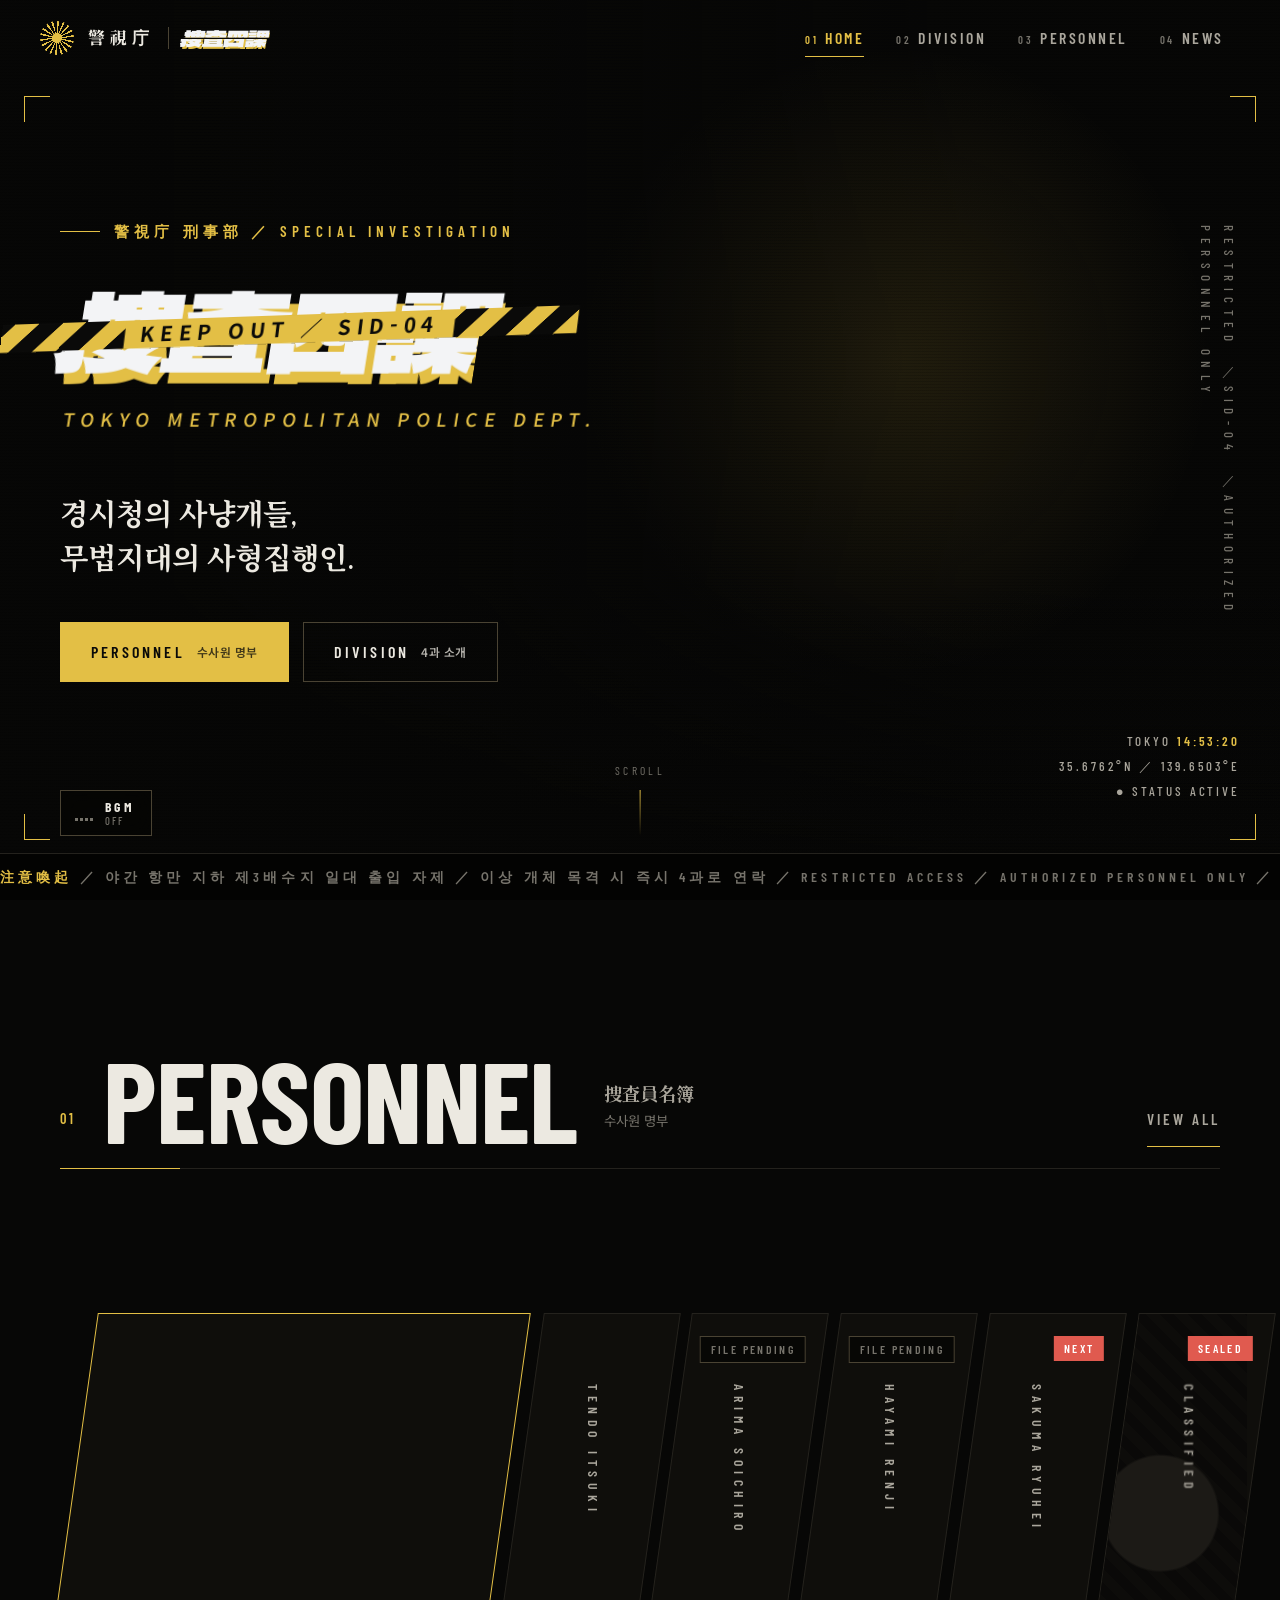
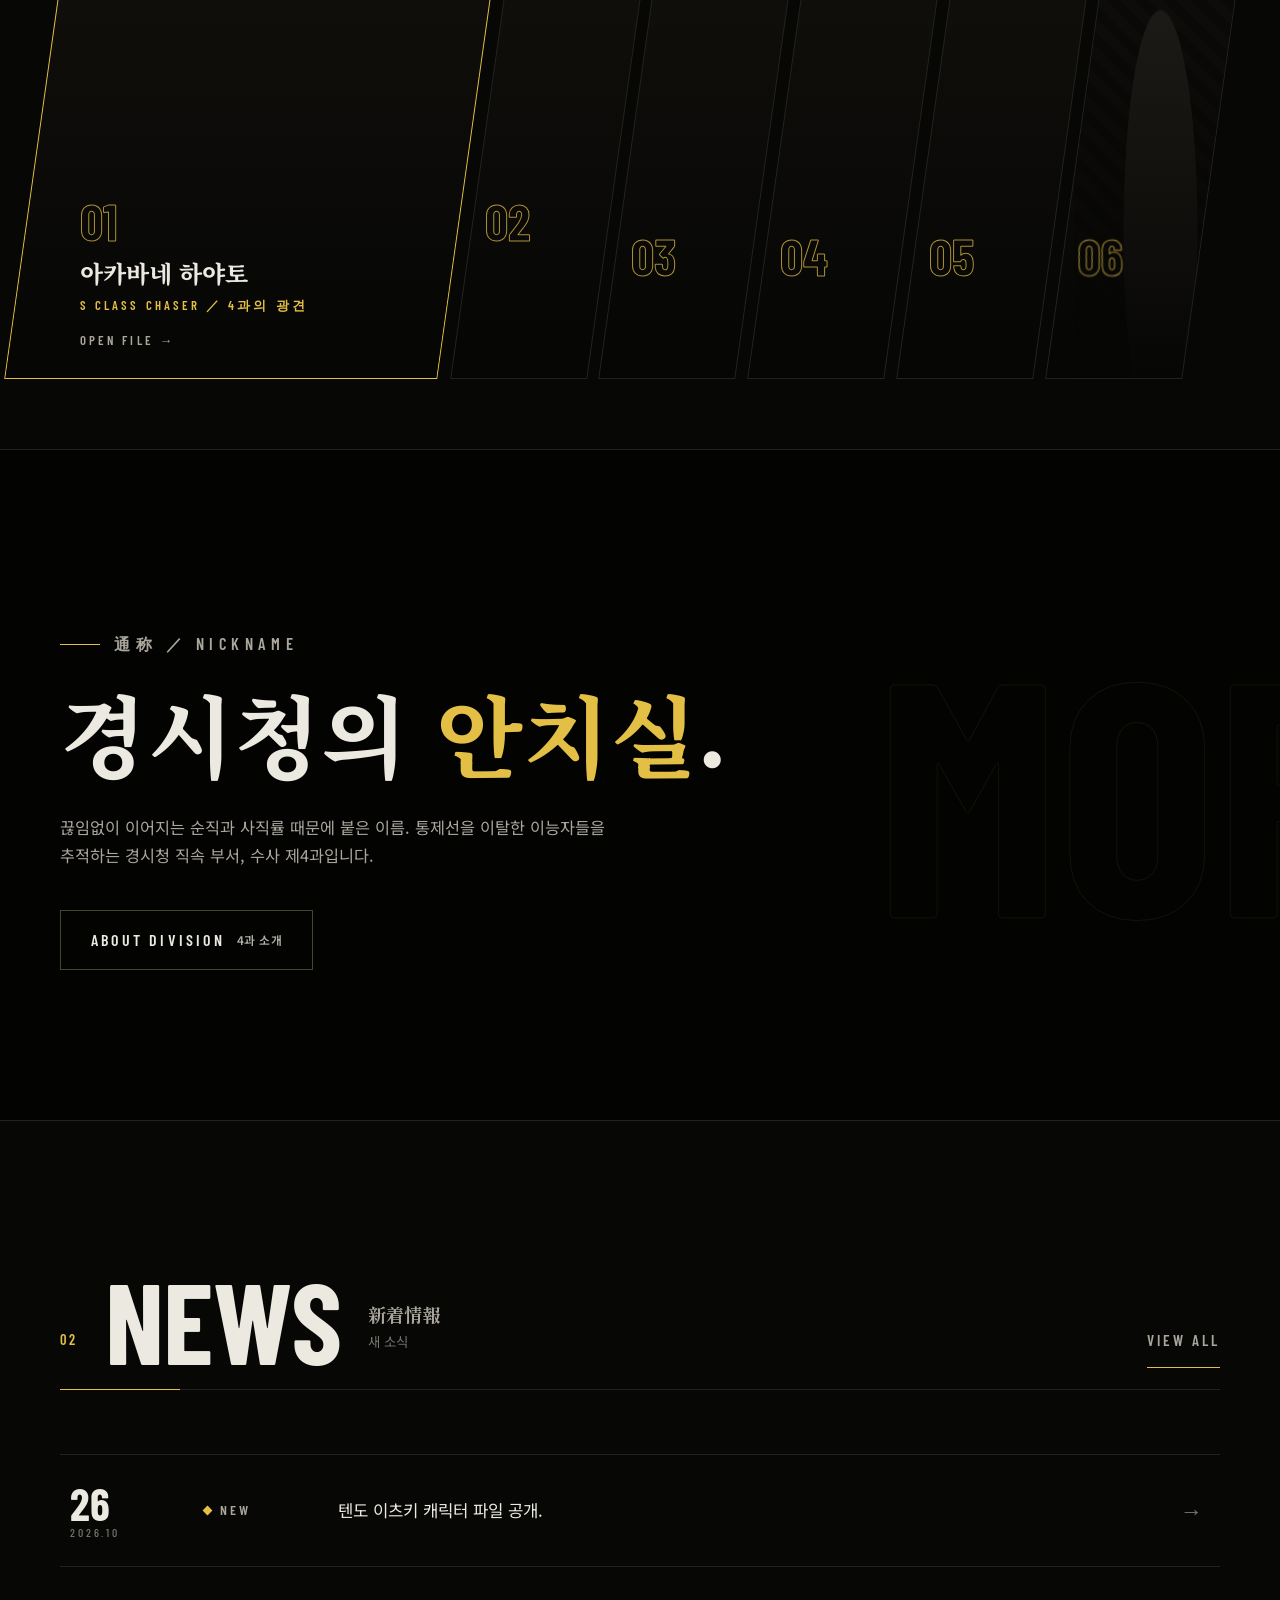
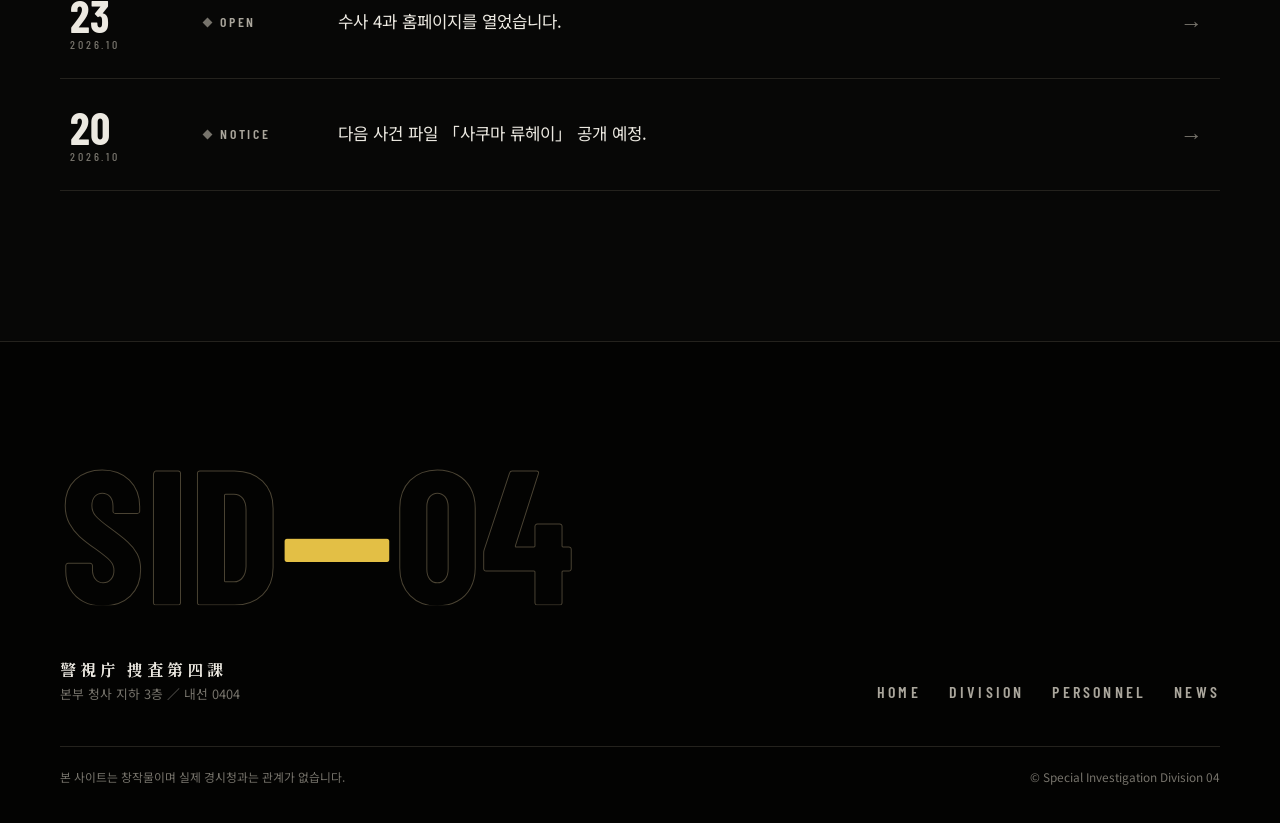
==== index.html @ 4cfc5f45 "Add files via upload" ====
<!DOCTYPE html>
<html lang="ko">
<head>
<meta charset="UTF-8">
<meta name="viewport" content="width=device-width, initial-scale=1">
<title>警視庁 捜査第四課 ｜ 수사 4과</title>
<link rel="preconnect" href="https://fonts.googleapis.com">
<link rel="preconnect" href="https://fonts.gstatic.com" crossorigin>
<link href="https://fonts.googleapis.com/css2?family=Barlow+Condensed:wght@500;600;700&family=Dela+Gothic+One&family=Shippori+Mincho:wght@700;800&family=Noto+Serif+KR:wght@700;900&family=Noto+Sans+KR:wght@400;500;700&family=Noto+Sans+JP:wght@400;500;700&display=swap" rel="stylesheet">
<link rel="stylesheet" href="style.css">
</head>
<body>
<div class="curtain" aria-hidden="true"><i></i><i></i><i></i><i></i><i></i><b></b></div>
<div class="dust" aria-hidden="true"></div>

<header class="gbar">
  <a class="gbrand" href="index.html" aria-label="警視庁 捜査四課 홈">
    <span class="emblem" aria-hidden="true"></span><span class="name">警視庁</span><span class="sep" aria-hidden="true"></span><div class="logo sm" role="img" aria-label="捜査四課"><div class="logo-word" aria-hidden="true"><div class="logo-half top"><span class="sh">捜査四課</span><span class="fg">捜査四課</span></div><div class="logo-half bot"><span class="sh">捜査四課</span><span class="fg">捜査四課</span></div><div class="logo-tape"><b>KEEP OUT ／ SID-04</b></div></div><div class="logo-sub" aria-hidden="true">TOKYO METROPOLITAN POLICE DEPT.</div></div>
  </a>
  <nav class="gnav" aria-label="주 메뉴"><a href="index.html" aria-current="page"><i>01</i>HOME</a><a href="about.html"><i>02</i>DIVISION</a><a href="roster.html"><i>03</i>PERSONNEL</a><a href="news.html"><i>04</i>NEWS</a></nav>
  <button class="gmenu-btn" type="button" aria-expanded="false" aria-controls="gmenu" aria-label="메뉴 열기"><i></i><i></i></button>
</header>
<nav class="gmenu" id="gmenu" aria-label="모바일 메뉴"><a href="index.html" aria-current="page">HOME<small>01 ／ 홈</small></a><a href="about.html">DIVISION<small>02 ／ 4과 소개</small></a><a href="roster.html">PERSONNEL<small>03 ／ 수사원 명부</small></a><a href="news.html">NEWS<small>04 ／ 새 소식</small></a></nav>

<main>
  <section class="hero">
    <div class="hero-bg" aria-hidden="true"></div>
    <div class="hero-shade" aria-hidden="true"></div>
    <div class="hero-lines" aria-hidden="true"></div>
    <i class="streak" aria-hidden="true"></i><i class="streak" aria-hidden="true"></i><i class="streak" aria-hidden="true"></i>
    <i class="corner tl" aria-hidden="true"></i><i class="corner tr" aria-hidden="true"></i><i class="corner bl" aria-hidden="true"></i><i class="corner br" aria-hidden="true"></i>
    <div class="hero-in">
      <div class="wrap">
        <p class="kicker">警視庁 刑事部 ／ SPECIAL INVESTIGATION</p>
        <h1 class="sr-only">警視庁 捜査第四課</h1>
        <div class="logo" role="img" aria-label="捜査四課"><div class="logo-word" aria-hidden="true"><div class="logo-half top"><span class="sh">捜査四課</span><span class="fg">捜査四課</span></div><div class="logo-half bot"><span class="sh">捜査四課</span><span class="fg">捜査四課</span></div><div class="logo-tape"><b>KEEP OUT ／ SID-04</b></div></div><div class="logo-sub" aria-hidden="true">TOKYO METROPOLITAN POLICE DEPT.</div></div>
        <p class="lead"><span><b>경시청의 사냥개들,</b></span><span><b>무법지대의 사형집행인.</b></span></p>
        <div class="hero-cta">
          <a class="btn primary" href="roster.html">PERSONNEL <small>수사원 명부</small></a>
          <a class="btn" href="about.html">DIVISION <small>4과 소개</small></a>
        </div>
      </div>
    </div>
    <div class="hud br" aria-hidden="true">TOKYO <b data-clock>--:--:--</b><br>35.6762°N ／ 139.6503°E<br><span class="blink">●</span> STATUS ACTIVE</div>
    <div class="hud rv" aria-hidden="true">RESTRICTED ／ SID-04 ／ AUTHORIZED PERSONNEL ONLY</div>
    <div class="cue" aria-hidden="true">SCROLL<i></i></div>
    <div class="ticker" role="note"><div><span><em>注意喚起</em> ／ 야간 항만 지하 제3배수지 일대 출입 자제 ／ 이상 개체 목격 시 즉시 4과로 연락 ／ RESTRICTED ACCESS ／ AUTHORIZED PERSONNEL ONLY ／</span><span aria-hidden="true"><em>注意喚起</em> ／ 야간 항만 지하 제3배수지 일대 출입 자제 ／ 이상 개체 목격 시 즉시 4과로 연락 ／ RESTRICTED ACCESS ／ AUTHORIZED PERSONNEL ONLY ／</span><span aria-hidden="true"><em>注意喚起</em> ／ 야간 항만 지하 제3배수지 일대 출입 자제 ／ 이상 개체 목격 시 즉시 4과로 연락 ／ RESTRICTED ACCESS ／ AUTHORIZED PERSONNEL ONLY ／</span><span aria-hidden="true"><em>注意喚起</em> ／ 야간 항만 지하 제3배수지 일대 출입 자제 ／ 이상 개체 목격 시 즉시 4과로 연락 ／ RESTRICTED ACCESS ／ AUTHORIZED PERSONNEL ONLY ／</span></div></div>
  </section>

  <section class="block">
    <div class="wrap">
    <div class="shead"><span class="no">01</span><h2 class="split">PERSONNEL</h2><p class="ko"><b>捜査員名簿</b>수사원 명부</p><a class="tlink more" href="roster.html">VIEW ALL</a></div>
    </div>
  <div class="sel" data-stagger>
    <a class="on" href="hayato.html"><div class="img" style="background-image:url(https://i.imgur.com/cPTdJCA.png)"></div><div class="fade"></div><span class="vt">AKABANE HAYATO</span><div class="meta"><div class="num">01</div><div class="nm">아카바네 하야토</div><div class="rm">S CLASS CHASER ／ 4과의 광견</div><span class="go">OPEN FILE →</span></div></a>
    <a href="itsuki.html"><div class="img" style="background-image:url(https://i.imgur.com/zacmJ2r.png)"></div><div class="fade"></div><span class="vt">TENDO ITSUKI</span><div class="meta"><div class="num">02</div><div class="nm">텐도 이츠키</div><div class="rm">S CLASS HANDLER ／ 트레이스 정비</div><span class="go">OPEN FILE →</span></div></a>
    <div tabindex="0"><div class="img" style="background-image:url(https://i.imgur.com/agVr4YO.png)"></div><div class="fade"></div><span class="pend">FILE PENDING</span><span class="vt">ARIMA SOICHIRO</span><div class="meta"><div class="num">03</div><div class="nm">아리마 소이치로</div><div class="rm">B CLASS HANDLER ／ 반장</div></div></div>
    <div tabindex="0"><div class="img" style="background-image:url(https://i.imgur.com/8L87IQa.png)"></div><div class="fade"></div><span class="pend">FILE PENDING</span><span class="vt">HAYAMI RENJI</span><div class="meta"><div class="num">04</div><div class="nm">하야미 렌지</div><div class="rm">S CLASS CHASER ／ 현장 담당</div></div></div>
    <div class="sealed" tabindex="0"><div class="img" style="background-image:url(https://i.imgur.com/YbM63P8.png)"></div><div class="fade"></div><span class="lock">NEXT</span><span class="vt">SAKUMA RYUHEI</span><div class="meta"><div class="num">05</div><div class="nm">사쿠마 류헤이</div><div class="rm">NEXT CASE FILE ／ 공개 예정</div></div></div>
    <div class="unknown" tabindex="0"><div class="img"></div><div class="fade"></div><span class="lock">SEALED</span><span class="vt">CLASSIFIED</span><div class="meta"><div class="num">06</div><div class="nm">？？？</div><div class="rm">CLASSIFIED ／ 미공개</div></div></div>
  </div>
  </section>

  <section class="block morgue">
    <span class="bgword" aria-hidden="true">MORGUE</span>
    <div class="wrap">
      <p class="kicker" data-r="left">通称 ／ NICKNAME</p>
      <p class="big" data-r="clip" style="margin-top:26px">경시청의 <em>안치실</em>.</p>
      <p data-r style="--d:.2s">끊임없이 이어지는 순직과 사직률 때문에 붙은 이름. 통제선을 이탈한 이능자들을 추적하는 경시청 직속 부서, 수사 제4과입니다.</p>
      <div data-r style="--d:.35s;margin-top:40px"><a class="btn" href="about.html">ABOUT DIVISION <small>4과 소개</small></a></div>
    </div>
  </section>

  <section class="block">
    <div class="wrap">
    <div class="shead"><span class="no">02</span><h2 class="split">NEWS</h2><p class="ko"><b>新着情報</b>새 소식</p><a class="tlink more" href="news.html">VIEW ALL</a></div>
  <ul class="nlist" data-stagger>
    <li><a href="itsuki.html"><time class="nd" datetime="2026-10-26">26<small>2026.10</small></time><span class="ncat new">NEW</span><span class="nt">텐도 이츠키 캐릭터 파일 공개.</span><span class="narr" aria-hidden="true">→</span></a></li>
    <li><a href="roster.html"><time class="nd" datetime="2026-10-23">23<small>2026.10</small></time><span class="ncat ">OPEN</span><span class="nt">수사 4과 홈페이지를 열었습니다.</span><span class="narr" aria-hidden="true">→</span></a></li>
    <li><a href="roster.html"><time class="nd" datetime="2026-10-20">20<small>2026.10</small></time><span class="ncat ">NOTICE</span><span class="nt">다음 사건 파일 「사쿠마 류헤이」 공개 예정.</span><span class="narr" aria-hidden="true">→</span></a></li>
  </ul>
    </div>
  </section>

</main>

<footer>
  <div class="wrap">
    <div class="fbig" aria-hidden="true" data-r>SID<span>—</span>04</div>
    <div class="frow">
      <div class="fmeta"><b>警視庁 捜査第四課</b>본부 청사 지하 3층 ／ 내선 0404</div>
      <nav class="flinks" aria-label="하단 메뉴"><a href="index.html">HOME</a><a href="about.html">DIVISION</a><a href="roster.html">PERSONNEL</a><a href="news.html">NEWS</a></nav>
    </div>
    <div class="fnote"><span>본 사이트는 창작물이며 실제 경시청과는 관계가 없습니다.</span><span>© Special Investigation Division 04</span></div>
  </div>
</footer>

<script src="script.js"></script>
</body>
</html>
---- style.css ----
/* ════════ 토큰 ════════ */
:root{
  color-scheme:dark;
  --bg:#070706;
  --bg-2:#0f0e0b;
  --bg-3:#030302;
  --line:#24221d;
  --line-2:#4a4333;
  --text:#ece9e1;
  --sub:#aaa69c;
  --muted:#76736b;
  --yellow:#e3bf45;
  --brass:#a88b3d;
  --alert:#e05a4f;
  --serif:'Shippori Mincho','Noto Serif KR','Noto Serif JP',serif;
  --sans:'Noto Sans KR','Noto Sans JP',system-ui,sans-serif;
  --logo:'Dela Gothic One','Noto Sans JP',sans-serif;
  --cond:'Barlow Condensed','Roboto Condensed','Arial Narrow',sans-serif;
  --ease:cubic-bezier(.16,1,.3,1);
  --r:2px;
}
*{box-sizing:border-box;margin:0;padding:0}
html{scroll-behavior:smooth}
body{background:var(--bg);color:var(--text);font-family:var(--sans);line-height:1.75;word-break:keep-all;overflow-wrap:break-word;-webkit-font-smoothing:antialiased;overflow-x:hidden}
a{color:inherit;text-decoration:none}
img{max-width:100%;display:block}
::selection{background:var(--yellow);color:#000}
:focus-visible{outline:2px solid var(--yellow);outline-offset:3px}
.wrap{max-width:1240px;margin:0 auto;padding:0 40px}
main{position:relative;z-index:1}
.sr-only{position:absolute;width:1px;height:1px;overflow:hidden;clip:rect(0 0 0 0);white-space:nowrap}
.emblem{flex:0 0 34px;width:34px;height:34px;border-radius:50%;
  background:radial-gradient(circle,var(--yellow) 0 20%,transparent 22%),repeating-conic-gradient(var(--yellow) 0 7deg,transparent 7deg 20deg)}

/* ════════ 화면 전환 커튼 ════════ */
.curtain{position:fixed;inset:0;z-index:100;display:flex;pointer-events:none}
.curtain i{flex:1;background:var(--bg-3);transform-origin:top;animation:cOut .9s var(--ease) both}
.curtain i:nth-child(2){animation-delay:.05s}.curtain i:nth-child(3){animation-delay:.1s}.curtain i:nth-child(4){animation-delay:.15s}.curtain i:nth-child(5){animation-delay:.2s}
.curtain b{position:absolute;left:0;right:0;top:50%;height:1px;background:var(--yellow);transform-origin:left;animation:cLine .9s var(--ease) both}
@keyframes cOut{from{transform:scaleY(1)}to{transform:scaleY(0)}}
@keyframes cLine{0%{transform:scaleX(0);opacity:1}45%{transform:scaleX(1);opacity:1}100%{transform:scaleX(1);opacity:0}}
body.leaving .curtain i{transform-origin:bottom;animation:cIn .5s var(--ease) both}
body.leaving .curtain b{animation:none;opacity:0}
@keyframes cIn{from{transform:scaleY(0)}to{transform:scaleY(1)}}

/* ════════ 금가루 · 섬광 ════════ */
.dust{position:fixed;inset:0;z-index:0;pointer-events:none}
.dust i,.st-dust i{position:absolute;bottom:-10px;width:3px;height:3px;border-radius:50%;background:var(--yellow);box-shadow:0 0 8px var(--yellow);opacity:0;animation:dust linear infinite}
@keyframes dust{0%{opacity:0;transform:translate(0,0)}15%{opacity:.8}100%{opacity:0;transform:translate(-80px,-95vh)}}
.streak{position:absolute;height:1px;background:linear-gradient(90deg,transparent,rgba(227,191,69,.9),transparent);transform:rotate(-24deg);opacity:0;animation:streak 7s linear infinite;pointer-events:none}
@keyframes streak{0%{opacity:0;clip-path:inset(0 100% 0 0)}8%{opacity:1}30%{opacity:1;clip-path:inset(0)}45%{opacity:0;clip-path:inset(0 0 0 100%)}100%{opacity:0}}

/* ════════ 상단 바 ════════ */
.gbar{position:fixed;z-index:50;top:0;left:0;right:0;height:76px;display:flex;align-items:center;gap:32px;padding:0 40px;border-bottom:1px solid transparent;
  transition:height .5s var(--ease),background .5s,border-color .5s;animation:barIn 1s .5s var(--ease) both}
@keyframes barIn{from{opacity:0;transform:translateY(-100%)}to{opacity:1;transform:none}}
.gbar.solid{height:60px;background:rgba(7,7,6,.82);-webkit-backdrop-filter:blur(12px);backdrop-filter:blur(12px);border-bottom-color:var(--line)}
.gbrand{display:flex;align-items:center;gap:14px}
.gbrand .name{font-family:var(--serif);font-weight:800;font-size:1.05rem;letter-spacing:.3em}
.gbrand .sep{width:1px;height:22px;background:var(--line-2)}
.gnav{margin-left:auto;display:flex;list-style:none}
.gnav a{position:relative;display:flex;align-items:baseline;gap:7px;padding:8px 16px;font-family:var(--cond);font-weight:600;font-size:.98rem;letter-spacing:.16em;color:var(--sub);transition:color .3s}
.gnav a i{font-style:normal;font-size:.68rem;color:var(--muted);transition:color .3s}
.gnav a::after{content:"";position:absolute;left:16px;right:16px;bottom:2px;height:1px;background:var(--yellow);transform:scaleX(0);transform-origin:right;transition:transform .5s var(--ease)}
.gnav a:hover{color:var(--text)}
.gnav a:hover::after,.gnav a[aria-current="page"]::after{transform:scaleX(1);transform-origin:left}
.gnav a[aria-current="page"],.gnav a[aria-current="page"] i{color:var(--yellow)}
.gmenu-btn{display:none;position:relative;z-index:52;width:46px;height:46px;margin-left:auto;border:1px solid var(--line-2);background:rgba(7,7,6,.6);cursor:pointer}
.gmenu-btn i{position:absolute;left:13px;right:13px;height:1px;background:var(--text);transition:transform .5s var(--ease),top .5s var(--ease)}
.gmenu-btn i:first-child{top:18px}.gmenu-btn i:last-child{top:26px}
.gmenu-btn[aria-expanded="true"] i:first-child{top:22px;transform:rotate(45deg)}
.gmenu-btn[aria-expanded="true"] i:last-child{top:22px;transform:rotate(-45deg)}
.gmenu{position:fixed;inset:0;z-index:49;display:flex;flex-direction:column;justify-content:center;gap:10px;padding:0 32px;background:var(--bg-3);
  clip-path:circle(0 at calc(100% - 43px) 38px);visibility:hidden;transition:clip-path .8s var(--ease),visibility 0s .8s}
.gmenu.open{clip-path:circle(150% at calc(100% - 43px) 38px);visibility:visible;transition:clip-path .8s var(--ease)}
.gmenu a{font-family:var(--cond);font-weight:700;font-size:clamp(2.2rem,11vw,3.4rem);white-space:nowrap;line-height:1;letter-spacing:.02em;opacity:0;transform:translateY(40px);transition:opacity .6s var(--ease),transform .6s var(--ease)}
.gmenu a small{display:block;margin-top:4px;font-family:var(--sans);font-size:.8rem;font-weight:400;letter-spacing:.1em;color:var(--muted)}
.gmenu a[aria-current="page"]{color:var(--yellow)}
.gmenu.open a{opacity:1;transform:none}
.gmenu.open a:nth-child(2){transition-delay:.08s}.gmenu.open a:nth-child(3){transition-delay:.16s}.gmenu.open a:nth-child(4){transition-delay:.24s}

/* ════════ 스크롤 등장 ════════ */
[data-r]{opacity:0;transform:translateY(46px);transition:opacity 1s var(--ease),transform 1.2s var(--ease);transition-delay:var(--d,0s)}
[data-r="left"]{transform:translateX(-70px)}
[data-r="clip"]{opacity:1;transform:none;clip-path:inset(0 100% 0 0);transition:clip-path 1.3s var(--ease);transition-delay:var(--d,0s)}
[data-r].in{opacity:1;transform:none;clip-path:inset(0 -10% 0 0)}
.split{overflow:hidden}
.split .ch{display:inline-block;white-space:pre;transform:translateY(105%) rotate(6deg);transition:transform 1s var(--ease);transition-delay:calc(var(--i) * 32ms + var(--d,0s))}
.split.in .ch{transform:none}
[data-stagger] > *{opacity:0;translate:0 50px;transition:opacity .9s var(--ease),translate 1.1s var(--ease)}
[data-stagger].in > *{opacity:1;translate:0 0}
[data-stagger].in > *:nth-child(2){transition-delay:.08s}[data-stagger].in > *:nth-child(3){transition-delay:.16s}
[data-stagger].in > *:nth-child(4){transition-delay:.24s}[data-stagger].in > *:nth-child(5){transition-delay:.32s}
[data-stagger].in > *:nth-child(6){transition-delay:.4s}

/* ════════ 버튼 ════════ */
.btn{position:relative;display:inline-flex;align-items:center;gap:12px;padding:15px 30px;font-family:var(--cond);font-weight:600;font-size:1rem;letter-spacing:.2em;color:var(--text);border:1px solid var(--line-2);overflow:hidden;isolation:isolate;transition:color .4s,border-color .4s}
.btn::before{content:"";position:absolute;inset:0 -20%;z-index:-1;background:var(--yellow);transform:translateX(-110%) skewX(-20deg);transform-origin:left;transition:transform .6s var(--ease)}
.btn:hover{color:#0a0a09;border-color:var(--yellow)}
.btn:hover::before{transform:translateX(0) skewX(0)}
.btn small{font-family:var(--sans);font-size:.74rem;letter-spacing:.04em;opacity:.75}
.btn.primary{background:var(--yellow);border-color:var(--yellow);color:#0a0a09}
.btn.primary::before{background:#f5f2ea}

/* ════════ 섹션 머리 ════════ */
.block{position:relative;padding:150px 0}
.shead{position:relative;display:flex;align-items:flex-end;flex-wrap:wrap;gap:12px 26px;margin-bottom:64px;padding-bottom:22px}
.shead::before{content:"";position:absolute;left:0;right:0;bottom:0;height:1px;background:var(--line)}
.shead::after{content:"";position:absolute;left:0;bottom:0;width:120px;height:1px;background:var(--yellow);transform:scaleX(0);transform-origin:left;transition:transform 1.4s .3s var(--ease)}
.shead.in::after{transform:scaleX(1)}
.shead .no{font-family:var(--cond);font-weight:600;font-size:.9rem;letter-spacing:.24em;color:var(--yellow);padding-bottom:16px}
.shead h2{font-family:var(--cond);font-weight:700;font-size:clamp(3.6rem,9vw,8.4rem);line-height:.84;letter-spacing:-.005em}
.shead .ko{padding-bottom:14px;font-size:.84rem;color:var(--muted)}
.shead .ko b{display:block;font-family:var(--serif);font-size:1.15rem;font-weight:700;color:var(--sub)}
.shead .more{margin-left:auto;padding-bottom:14px}
.tlink{position:relative;font-family:var(--cond);font-weight:600;letter-spacing:.2em;font-size:.95rem;color:var(--sub);padding-bottom:4px}
.tlink::after{content:"";position:absolute;left:0;right:0;bottom:0;height:1px;background:var(--yellow);transform-origin:right;transition:transform .5s var(--ease)}
.tlink:hover{color:var(--yellow)}
.tlink:hover::after{transform:scaleX(0)}

/* ════════ 홈 히어로 ════════ */
.hero{position:relative;height:100vh;height:100dvh;min-height:680px;overflow:hidden;display:flex;align-items:center}
.hero-bg{position:absolute;inset:0;background:url(https://i.imgur.com/igZJerZ.png) center 30%/cover no-repeat;animation:heroIn 2.2s var(--ease) both;transition:translate .6s ease-out}
@keyframes heroIn{from{opacity:0;scale:1.18;filter:brightness(.2) saturate(0)}to{opacity:1;scale:1;filter:none}}
.hero-shade{position:absolute;inset:0;background:
  linear-gradient(90deg,rgba(7,7,6,.95) 0%,rgba(7,7,6,.7) 38%,rgba(7,7,6,.1) 75%),
  linear-gradient(0deg,var(--bg) 0%,transparent 35%),
  radial-gradient(circle at var(--mx,70%) var(--my,40%),rgba(227,191,69,.14),transparent 30%)}
.hero-lines{position:absolute;inset:0;background:repeating-linear-gradient(0deg,transparent 0 2px,rgba(0,0,0,.14) 2px 3px);pointer-events:none}
.hero .streak:nth-of-type(1){top:24%;left:46%;width:46%;animation-delay:2s}
.hero .streak:nth-of-type(2){top:62%;left:56%;width:40%;animation-delay:4.4s}
.hero .streak:nth-of-type(3){top:14%;left:68%;width:28%;animation-delay:6s}
.hero-in{position:relative;z-index:3;width:100%}
.kicker{display:flex;align-items:center;gap:14px;font-family:var(--cond);font-weight:600;font-size:.95rem;letter-spacing:.34em;color:var(--yellow)}
.kicker::before{content:"";width:40px;height:1px;background:var(--yellow)}
.hero .kicker{animation:fadeL 1s 1s var(--ease) both}
@keyframes fadeL{from{opacity:0;transform:translateX(-40px)}to{opacity:1;transform:none}}
.hero .logo{font-size:clamp(50px,8.4vw,112px);margin:26px 0 0 14px}
.hero .logo-half.top{animation:lgL 1.1s 1.2s var(--ease) both}
.hero .logo-half.bot{animation:lgR 1.1s 1.2s var(--ease) both}
.hero .logo-tape{transform-origin:left;animation:lgTape .8s 1.9s var(--ease) both}
.hero .logo-sub{animation:fadeL .8s 2.3s var(--ease) both}
@keyframes lgL{from{opacity:0;translate:-120px 0}to{opacity:1;translate:0 0}}
@keyframes lgR{from{opacity:0;translate:120px 0}to{opacity:1;translate:0 0}}
@keyframes lgTape{from{scale:0 1}to{scale:1 1}}
.hero .lead{margin-top:54px;font-family:var(--serif);font-weight:700;font-size:clamp(1.3rem,2.3vw,2rem);line-height:1.5}
.hero .lead span{display:block;overflow:hidden}
.hero .lead span b{display:block;font-weight:inherit;animation:lineUp 1s var(--ease) both}
.hero .lead span:nth-child(1) b{animation-delay:2.4s}.hero .lead span:nth-child(2) b{animation-delay:2.55s}
@keyframes lineUp{from{transform:translateY(110%)}to{transform:none}}
.hero-cta{display:flex;flex-wrap:wrap;gap:14px;margin-top:44px;animation:fadeUp 1s 2.8s var(--ease) both}
@keyframes fadeUp{from{opacity:0;transform:translateY(24px)}to{opacity:1;transform:none}}
.hud{position:absolute;z-index:3;font-family:var(--cond);font-weight:500;font-size:.82rem;letter-spacing:.22em;color:var(--sub);animation:fadeIn 1s 2.6s both}
@keyframes fadeIn{from{opacity:0}to{opacity:1}}
.hud b{color:var(--yellow);font-weight:600}
.hud.br{right:40px;bottom:96px;text-align:right;line-height:1.9}
.hud.rv{right:40px;top:50%;writing-mode:vertical-rl;transform:translateY(-50%);letter-spacing:.5em;color:var(--muted)}
.hud .blink{animation:blink 1.2s steps(2,start) infinite}
@keyframes blink{to{visibility:hidden}}
.corner{position:absolute;z-index:3;width:26px;height:26px;border:0 solid var(--yellow);animation:corner .6s 2.2s var(--ease) both}
.corner.tl{top:96px;left:24px;border-width:1px 0 0 1px}.corner.tr{top:96px;right:24px;border-width:1px 1px 0 0}
.corner.bl{bottom:60px;left:24px;border-width:0 0 1px 1px}.corner.br{bottom:60px;right:24px;border-width:0 1px 1px 0}
@keyframes corner{from{opacity:0;transform:scale(2.4)}to{opacity:1;transform:none}}
.cue{position:absolute;z-index:3;left:50%;bottom:64px;display:flex;flex-direction:column;align-items:center;gap:10px;font-family:var(--cond);font-size:.72rem;letter-spacing:.3em;color:var(--muted);transform:translateX(-50%);animation:fadeIn 1s 3s both}
.cue i{width:1px;height:46px;background:linear-gradient(var(--yellow),transparent);transform-origin:top;animation:cue 2s var(--ease) infinite}
@keyframes cue{0%{transform:scaleY(0)}50%{transform:scaleY(1);transform-origin:top}51%{transform-origin:bottom}100%{transform:scaleY(0);transform-origin:bottom}}
.ticker{position:absolute;z-index:3;left:0;right:0;bottom:0;padding:11px 0;border-top:1px solid var(--line);background:rgba(3,3,2,.75);overflow:hidden;font-family:var(--cond);font-weight:600;font-size:.86rem;letter-spacing:.3em;color:var(--muted)}
.ticker div{display:flex;width:max-content;animation:marq 40s linear infinite}
.ticker span{padding-right:3.4em;white-space:nowrap}
.ticker em{font-style:normal;color:var(--yellow)}
@keyframes marq{to{transform:translateX(-50%)}}

/* ════════ 인물 선택 (기울어진 아코디언) ════════ */
.sel{display:flex;gap:12px;height:min(74vh,680px);padding:0 4%}
.sel > *{position:relative;flex:1;min-width:0;overflow:hidden;transform:skewX(-8deg);border:1px solid var(--line);background:var(--bg-2);transition:flex .9s var(--ease),border-color .5s}
.sel > .on,.sel > *:hover,.sel > *:focus-visible{flex:3.2;border-color:var(--yellow)}
.sel:hover > .on:not(:hover){flex:1;border-color:var(--line)}
.sel .img{position:absolute;top:0;bottom:0;left:-14%;right:-14%;transform:skewX(8deg);background:center 15%/cover no-repeat;filter:grayscale(1) brightness(.45);transition:filter .7s,scale 1.4s var(--ease)}
.sel > .on .img,.sel > *:hover .img{filter:none;scale:1.02}
.sel:hover > .on:not(:hover) .img{filter:grayscale(1) brightness(.45);scale:1}
.sel .fade{position:absolute;inset:0;background:linear-gradient(0deg,rgba(5,5,4,.95),transparent 55%)}
.sel .vt{position:absolute;top:70px;left:50%;writing-mode:vertical-rl;transform:translateX(-50%) skewX(8deg);font-family:var(--cond);font-weight:600;font-size:.86rem;letter-spacing:.4em;color:var(--sub);white-space:nowrap;transition:opacity .4s}
.sel > .on .vt,.sel > *:hover .vt{opacity:0}
.sel:hover > .on:not(:hover) .vt{opacity:1}
.sel .meta{position:absolute;left:14%;right:8%;bottom:26px;transform:skewX(8deg)}
.sel .num{font-family:var(--cond);font-weight:700;font-size:3.2rem;line-height:1;color:transparent;-webkit-text-stroke:1px rgba(227,191,69,.75)}
.sel .nm{margin-top:6px;font-family:var(--serif);font-weight:800;font-size:1.5rem;white-space:nowrap;opacity:0;transform:translateY(14px);transition:opacity .5s .15s,transform .6s .15s var(--ease)}
.sel .rm{font-family:var(--cond);font-weight:600;font-size:.8rem;letter-spacing:.24em;color:var(--yellow);white-space:nowrap;opacity:0;transition:opacity .5s .25s}
.sel .go{display:inline-block;margin-top:12px;font-family:var(--cond);font-weight:600;font-size:.8rem;letter-spacing:.24em;color:var(--sub);opacity:0;transition:opacity .5s .3s}
.sel > .on .nm,.sel > *:hover .nm{opacity:1;transform:none}
.sel > .on .rm,.sel > *:hover .rm,.sel > .on .go,.sel > *:hover .go{opacity:1}
.sel:hover > .on:not(:hover) .nm,.sel:hover > .on:not(:hover) .rm,.sel:hover > .on:not(:hover) .go{opacity:0}
.sel .lock{position:absolute;top:22px;right:12%;transform:skewX(8deg);padding:2px 10px;background:var(--alert);color:#fff;font-family:var(--cond);font-weight:600;font-size:.74rem;letter-spacing:.2em}
.sel .pend{position:absolute;top:22px;right:12%;transform:skewX(8deg);padding:2px 10px;border:1px solid var(--line-2);color:var(--muted);font-family:var(--cond);font-weight:600;font-size:.74rem;letter-spacing:.2em;background:rgba(5,5,4,.7)}
.sel > .sealed .img{filter:grayscale(1) brightness(.3) blur(2px)!important}
.sel[data-stagger] > *{translate:0 80px}
.sel-hint{margin-top:26px;text-align:center;font-family:var(--cond);font-size:.8rem;letter-spacing:.3em;color:var(--muted)}

/* ════════ 새 소식 목록 ════════ */
.nlist{list-style:none;border-top:1px solid var(--line)}
.nlist a{position:relative;display:grid;grid-template-columns:110px 110px minmax(0,1fr) 30px;align-items:center;gap:24px;padding:28px 10px;border-bottom:1px solid var(--line);overflow:hidden;isolation:isolate}
.nlist a::before{content:"";position:absolute;inset:0;z-index:-1;background:linear-gradient(90deg,rgba(227,191,69,.12),transparent 70%);transform:translateX(-101%);transition:transform .7s var(--ease)}
.nlist a:hover::before{transform:none}
.nd{font-family:var(--cond);font-weight:700;font-size:2.8rem;line-height:.9}
.nd small{display:block;margin-top:4px;font-size:.74rem;font-weight:500;letter-spacing:.24em;color:var(--muted)}
.ncat{display:flex;align-items:center;gap:9px;font-family:var(--cond);font-weight:600;font-size:.86rem;letter-spacing:.2em;color:var(--sub)}
.ncat::before{content:"";width:7px;height:7px;transform:rotate(45deg);background:var(--muted)}
.ncat.new::before{background:var(--yellow)}.ncat.warn::before{background:var(--alert)}
.nt{font-size:1.05rem;transition:color .3s}
.nlist a:hover .nt{color:var(--yellow)}
.narr{font-family:var(--cond);font-size:1.4rem;color:var(--muted);transition:transform .5s var(--ease),color .3s}
.nlist a:hover .narr{transform:translateX(8px);color:var(--yellow)}

/* ════════ 안치실 인용 ════════ */
.morgue{position:relative;overflow:hidden;border-top:1px solid var(--line);border-bottom:1px solid var(--line);background:var(--bg-3)}
.morgue .big{color:var(--text)!important;font-family:var(--serif);font-weight:800;font-size:clamp(2.6rem,7vw,6.4rem);line-height:1.1}
.morgue .big em{font-style:normal;color:var(--yellow)}
.morgue p{max-width:34em;margin-top:30px;color:var(--sub);font-size:1.02rem}
.morgue .bgword{position:absolute;right:-3vw;top:50%;transform:translateY(-50%);font-family:var(--cond);font-weight:700;font-size:26vw;line-height:.8;color:transparent;-webkit-text-stroke:1px rgba(227,191,69,.08);white-space:nowrap;pointer-events:none;transition:translate .2s linear}

/* ════════ 하위 페이지 머리 ════════ */
.phead{position:relative;overflow:hidden;padding:200px 0 90px;border-bottom:1px solid var(--line)}
.phead .bgword{position:absolute;right:-2vw;bottom:-4vw;font-family:var(--cond);font-weight:700;font-size:24vw;line-height:.8;color:transparent;-webkit-text-stroke:1px rgba(227,191,69,.1);white-space:nowrap;pointer-events:none;animation:bgw 2s .3s var(--ease) both}
@keyframes bgw{from{opacity:0;transform:translateX(12vw)}to{opacity:1;transform:none}}
.phead .grid{position:absolute;inset:0;pointer-events:none;background-image:linear-gradient(var(--line) 1px,transparent 1px),linear-gradient(90deg,var(--line) 1px,transparent 1px);background-size:80px 80px;opacity:.3;
  -webkit-mask-image:radial-gradient(ellipse at 20% 40%,#000,transparent 70%);mask-image:radial-gradient(ellipse at 20% 40%,#000,transparent 70%)}
.crumb{position:relative;font-family:var(--cond);font-weight:500;font-size:.86rem;letter-spacing:.2em;color:var(--muted);animation:fadeL .8s .6s var(--ease) both}
.crumb a:hover{color:var(--yellow)}
.crumb i{font-style:normal;margin:0 10px;color:var(--line-2)}
.phead h1{position:relative;margin-top:20px;font-family:var(--cond);font-weight:700;font-size:clamp(4rem,11vw,10rem);line-height:.84}
.phead .ja{position:relative;margin-top:22px;font-family:var(--serif);font-weight:800;font-size:1.4rem;letter-spacing:.14em;color:var(--yellow);animation:fadeUp .9s 1s var(--ease) both}
.phead .desc{position:relative;margin-top:8px;color:var(--sub);animation:fadeUp .9s 1.1s var(--ease) both}

/* ════════ 4과 소개 ════════ */
.lead-big{font-family:var(--serif);font-weight:700;font-size:clamp(1.5rem,3vw,2.4rem);line-height:1.55;max-width:22em}
.lead-big em{font-style:normal;color:var(--yellow)}
.cols{display:grid;grid-template-columns:minmax(0,1fr) minmax(0,1fr);gap:60px;margin-top:70px}
.cols p{color:var(--sub);font-size:1.02rem}
.tiles{display:grid;grid-template-columns:repeat(4,minmax(0,1fr));gap:1px;margin-top:100px;background:var(--line);border:1px solid var(--line)}
.tiles > div{position:relative;overflow:hidden;padding:34px 26px 38px;background:var(--bg)}
.tiles > div::after{content:"";position:absolute;left:0;right:0;top:0;height:40px;background:linear-gradient(transparent,rgba(227,191,69,.25) 90%,var(--yellow));translate:0 -50px}
.tiles.in > div::after{animation:scan 1.6s var(--ease) both}
.tiles.in > div:nth-child(2)::after{animation-delay:.12s}.tiles.in > div:nth-child(3)::after{animation-delay:.24s}.tiles.in > div:nth-child(4)::after{animation-delay:.36s}
@keyframes scan{from{translate:0 -50px}to{translate:0 260px}}
.tiles dt{font-family:var(--cond);font-weight:600;font-size:.86rem;letter-spacing:.24em;color:var(--yellow)}
.tiles dt small{margin-left:8px;font-family:var(--serif);letter-spacing:.1em;color:var(--muted)}
.tiles dd{margin-top:18px;font-family:var(--serif);font-weight:700;font-size:1.25rem;line-height:1.5}
.tiles dd.on{color:var(--yellow)}
.tiles dd.on::before{content:"● ";animation:blink 1.4s steps(2,start) infinite}

/* ════════ 푸터 ════════ */
footer{position:relative;z-index:1;overflow:hidden;padding:110px 0 36px;border-top:1px solid var(--line);background:var(--bg-3)}
.fbig{font-family:var(--cond);font-weight:700;font-size:clamp(4rem,15vw,14rem);line-height:.8;color:transparent;-webkit-text-stroke:1px var(--line-2);white-space:nowrap}
.fbig span{color:var(--yellow);-webkit-text-stroke:0}
.frow{display:flex;flex-wrap:wrap;justify-content:space-between;align-items:flex-end;gap:24px;margin-top:50px}
.flinks{display:flex;flex-wrap:wrap;gap:8px 28px;font-family:var(--cond);font-weight:600;letter-spacing:.2em;color:var(--sub)}
.flinks a:hover{color:var(--yellow)}
.fmeta{font-size:.8rem;color:var(--muted)}
.fmeta b{display:block;font-family:var(--serif);font-size:1rem;letter-spacing:.24em;color:var(--text)}
.fnote{margin-top:40px;padding-top:20px;border-top:1px solid var(--line);display:flex;flex-wrap:wrap;justify-content:space-between;gap:8px;font-size:.74rem;color:var(--muted)}

/* ════════ 반응형 ════════ */
@media (max-width:980px){
  .tiles{grid-template-columns:repeat(2,minmax(0,1fr))}
  .cols{grid-template-columns:1fr;gap:24px}
}
@media (max-width:820px){
  .wrap{padding:0 22px}
  .gbar{padding:0 18px;height:66px}
  .gnav{display:none}
  .gmenu-btn{display:block}
  .gbrand .sep,.gbrand .logo{display:none}
  .block{padding:100px 0}
  .hero{align-items:flex-end;padding-bottom:120px}
  .hero-shade{background:linear-gradient(0deg,var(--bg) 0%,rgba(7,7,6,.75) 45%,rgba(7,7,6,.2))}
  .hud.rv,.hud.br,.cue,.corner{display:none}
  .hero .lead{margin-top:36px}
  .sel{flex-direction:column;height:auto;padding:0}
  .sel > *{transform:none;height:150px;flex:none!important}
  .sel .img{left:0;right:0;transform:none;background-position:center 18%}
  .sel > * .img{filter:grayscale(.3) brightness(.65)!important}
  .sel .vt{display:none}
  .sel .meta{left:20px;right:20px;bottom:18px;transform:none}
  .sel .num{font-size:2rem}
  .sel .nm,.sel .rm{opacity:1!important;transform:none!important}
  .sel .go{display:none}
  .sel .lock,.sel .pend{transform:none;right:14px;top:14px}
  .nlist a{grid-template-columns:auto minmax(0,1fr);gap:6px 18px;padding:22px 6px}
  .nlist .ncat{grid-column:2;grid-row:1}
  .nlist .nt{grid-column:1/-1}
  .nlist .narr{display:none}
  .nd{font-size:2.2rem}
  .phead{padding:150px 0 70px}
  .tiles{grid-template-columns:1fr}
}
@media (prefers-reduced-motion:reduce){
  *,*::before,*::after{animation-duration:.01ms!important;animation-delay:0s!important;transition-duration:.01ms!important;transition-delay:0s!important}
  .dust,.streak{display:none}
  [data-r],[data-stagger] > *{opacity:1;transform:none;translate:none;clip-path:none}
  .split .ch{transform:none}
}
/* ───────── 로고 ───────── */
.logo{display:inline-flex;flex-direction:column;align-items:flex-start;font-size:64px;transform:skewX(-9deg)}
.logo-word{position:relative;font-family:var(--logo);font-weight:400;font-size:1em;line-height:1.05;letter-spacing:-.02em;white-space:nowrap}
.logo-half{white-space:nowrap}
.logo-half.top{clip-path:inset(0 0 50% 0)}
.logo-half.bot{position:absolute;inset:0;clip-path:inset(56% 0 0 0);transform:translateX(-.2em)}
.logo-half span{display:block;white-space:nowrap}
.logo-half .sh{position:absolute;left:.09em;top:.09em;color:var(--yellow)}
.logo-half .fg{position:relative;color:#f3f4f6}
.logo-tape{position:absolute;left:-.7em;right:-.7em;top:calc(50% - .02em);height:.26em;transform:rotate(-2deg);
  background:repeating-linear-gradient(-45deg,var(--yellow) 0 .155em,#0a0a09 .155em .31em);display:flex;align-items:center;justify-content:center}
.logo-tape b{padding:0 .75em;background:var(--yellow);color:#0a0a09;font-family:var(--sans);font-weight:700;font-size:.19em;line-height:1.37;letter-spacing:.27em;white-space:nowrap}
.logo-sub{margin-top:1.1em;font-family:var(--sans);font-weight:500;font-size:.17em;letter-spacing:.36em;color:var(--yellow);white-space:nowrap}
.logo.sm{font-size:22px}
.logo.sm .logo-tape,.logo.sm .logo-sub{display:none}
.logo.sm .logo-half.bot{transform:translateX(-.1em)}
.logo.sm .logo-half .sh{left:.07em;top:.07em}

/* ═════════════ 캐릭터 상세 — 게임 캐릭터 선택 화면풍 ═════════════ */
body.stage-page{background:#050504}
.stage{position:relative;height:100vh;height:100dvh;min-height:680px;overflow:hidden;background:#050504;color:var(--text)}
.st-bg{position:absolute;inset:-6%;background:var(--img) center 20%/cover no-repeat;filter:blur(26px) brightness(.45) saturate(.6) sepia(.35);transform:scale(1.1)}
.st-img{position:absolute;top:0;bottom:0;right:4%;width:min(62%,980px);background:var(--img) center 12%/cover no-repeat;
  -webkit-mask-image:linear-gradient(90deg,transparent,#000 22%,#000 82%,transparent),linear-gradient(0deg,transparent,#000 30%);-webkit-mask-composite:source-in;
  mask-image:linear-gradient(90deg,transparent,#000 22%,#000 82%,transparent),linear-gradient(0deg,transparent,#000 30%);mask-composite:intersect;
  animation:stIn 1.8s cubic-bezier(.2,.7,.2,1) both;transition:transform .4s ease-out}
@keyframes stIn{from{opacity:0;transform:translateX(60px) scale(1.04);filter:brightness(.3)}to{opacity:1;transform:none;filter:none}}
.st-shade{position:absolute;inset:0;pointer-events:none;background:
  linear-gradient(90deg,rgba(5,5,4,.95) 0%,rgba(5,5,4,.7) 30%,transparent 60%),
  linear-gradient(0deg,rgba(5,5,4,.95) 0%,transparent 34%),
  radial-gradient(ellipse at 70% 40%,rgba(227,191,69,.12),transparent 55%)}
/* 금빛 섬광 */
.st-streak{position:absolute;height:1px;background:linear-gradient(90deg,transparent,rgba(227,191,69,.9),transparent);transform:rotate(-24deg);opacity:0;animation:stStreak 6s linear infinite;pointer-events:none}
.st-streak:nth-of-type(1){top:22%;left:48%;width:46%;animation-delay:1.4s}
.st-streak:nth-of-type(2){top:60%;left:58%;width:38%;animation-delay:3.6s}
.st-streak:nth-of-type(3){top:12%;left:66%;width:30%;animation-delay:5s}
@keyframes stStreak{0%{opacity:0;clip-path:inset(0 100% 0 0)}8%{opacity:1}30%{opacity:1;clip-path:inset(0 0 0 0)}45%{opacity:0;clip-path:inset(0 0 0 100%)}100%{opacity:0}}
.st-dust{position:absolute;inset:0;pointer-events:none}
.st-dust i{position:absolute;bottom:-10px;width:3px;height:3px;border-radius:50%;background:var(--yellow);box-shadow:0 0 8px var(--yellow);opacity:0;animation:stDust linear infinite}
@keyframes stDust{0%{opacity:0;transform:translate(0,0)}15%{opacity:.9}100%{opacity:0;transform:translate(-80px,-90vh)}}

/* 상단 */
.st-top{position:absolute;top:0;left:0;right:0;z-index:5;display:flex;align-items:center;justify-content:space-between;padding:26px 44px;font-size:.78rem;letter-spacing:.14em;color:var(--muted)}
.st-top a:hover{color:var(--yellow)}
.st-back{display:flex;align-items:center;gap:10px}
.st-back i{font-style:normal;font-size:1.1rem}
.st-no{position:absolute;z-index:4;top:70px;right:56px;width:150px;height:110px;font-family:'Barlow Condensed',var(--sans);font-weight:600;color:#f5f2ea;animation:stFade 1s .9s both}
.st-no span{position:absolute;left:10px;top:0;font-size:2.4rem;line-height:1}
.st-no b{position:absolute;right:0;bottom:0;font-size:2.4rem;line-height:1;font-weight:600}
.st-no::after{content:"";position:absolute;left:40%;top:44%;width:60px;height:1px;background:var(--yellow);transform:rotate(-38deg)}
.st-quote{position:absolute;z-index:4;top:196px;right:56px;text-align:right;animation:stFade 1s 1.2s both}
.st-quote p{font-family:var(--serif);font-size:1.35rem;font-weight:700;color:#f5f2ea}
.st-quote small{display:block;margin-top:4px;font-size:.78rem;color:var(--sub);font-family:var(--serif)}
@keyframes stFade{from{opacity:0;transform:translateY(-8px)}to{opacity:1;transform:none}}

/* 왼쪽 메뉴 */
.st-menu{position:absolute;z-index:6;left:44px;top:50%;transform:translateY(-10%);list-style:none;display:flex;flex-direction:column;gap:4px}
.st-menu button{display:flex;align-items:center;gap:10px;padding:6px 0;background:none;border:0;font:inherit;font-size:.82rem;color:var(--muted);cursor:pointer;text-align:left;transition:color .2s}
.st-menu button::before{content:"";width:6px;height:6px;border:1px solid currentColor;transform:rotate(45deg);transition:background .2s,width .3s}
.st-menu button:hover{color:var(--text)}
.st-menu button[aria-selected="true"]{color:var(--yellow)}
.st-menu button[aria-selected="true"]::before{background:var(--yellow)}
.st-menu li{opacity:0;animation:stSlide .5s both}
.st-menu li:nth-child(1){animation-delay:1.3s}.st-menu li:nth-child(2){animation-delay:1.38s}.st-menu li:nth-child(3){animation-delay:1.46s}
.st-menu li:nth-child(4){animation-delay:1.54s}.st-menu li:nth-child(5){animation-delay:1.62s}.st-menu li:nth-child(6){animation-delay:1.7s}
@keyframes stSlide{from{opacity:0;transform:translateX(-16px)}to{opacity:1;transform:none}}

/* 이름 블록 */
.st-view{position:absolute;z-index:4;left:calc(44px + 9.5rem);top:96px;bottom:200px;max-width:min(720px,58vw);display:flex;flex-direction:column;justify-content:center}
.st-view[hidden]{display:none}
.st-org{display:flex;align-items:center;gap:12px;margin-bottom:22px;animation:stSlide .6s .3s both}
.st-org .emblem{flex-basis:44px;width:44px;height:44px}
.st-org div{font-size:.6rem;letter-spacing:.24em;line-height:1.5;color:var(--sub)}
.st-org b{display:block;color:var(--yellow);font-weight:700}
.st-name{font-family:'Barlow Condensed','Roboto Condensed','Arial Narrow',sans-serif;font-weight:600;font-size:clamp(3.2rem,6.4vw,6.4rem);line-height:.92;letter-spacing:.01em;color:#f8f5ee;overflow:hidden;white-space:nowrap;padding-right:.1em}
.st-name span{display:block;animation:stName 1.1s .5s cubic-bezier(.16,1,.3,1) both}
.st-name span + span{animation-delay:.62s;color:var(--yellow)}
@keyframes stName{from{transform:translateX(-110%);opacity:0}to{transform:none;opacity:1}}
.st-en{margin-top:16px;font-size:.84rem;letter-spacing:.06em;color:var(--muted);animation:stFade .8s 1s both}
.st-ko{margin-top:6px;font-size:.95rem;font-weight:500;color:var(--text);animation:stFade .8s 1.1s both}
.st-ko em{font-style:normal;color:var(--yellow)}

/* 탭 패널 */
.st-panel{position:absolute;z-index:4;left:calc(44px + 9.5rem);top:96px;bottom:200px;width:min(580px,46vw);overflow-y:auto;padding:4px 26px 24px 26px;border-left:1px solid var(--line-2);
  background:linear-gradient(90deg,rgba(5,5,4,.88),rgba(5,5,4,.55));-webkit-backdrop-filter:blur(6px);backdrop-filter:blur(6px);
  scrollbar-width:thin;scrollbar-color:var(--line-2) transparent;animation:stPanel .5s cubic-bezier(.2,.7,.2,1) both}
.st-panel[hidden]{display:none}
@keyframes stPanel{from{opacity:0;transform:translateX(-24px);clip-path:inset(0 100% 0 0)}to{opacity:1;transform:none;clip-path:inset(0)}}
.st-panel h2{position:sticky;top:0;z-index:1;padding:18px 0 12px;margin-bottom:8px;background:linear-gradient(rgba(5,5,4,.96) 70%,transparent);font-family:var(--serif);font-size:1.3rem;font-weight:800;letter-spacing:.08em;color:#f5f2ea}
.st-panel h2 small{margin-left:10px;font-family:var(--sans);font-size:.66rem;font-weight:500;letter-spacing:.2em;color:var(--yellow)}
.st-panel h3{margin:22px 0 8px;font-size:.72rem;letter-spacing:.2em;color:var(--yellow);font-weight:500}
.st-panel p{font-size:.9rem;color:var(--sub);line-height:1.85}
.st-panel p + p{margin-top:12px}
.st-panel .warn{margin-top:14px;padding:10px 14px;border:1px solid rgba(227,191,69,.45);color:var(--yellow)}
.st-panel .quote{margin:20px 0;padding-left:16px;border-left:2px solid var(--yellow)}
.st-panel .quote .ja{font-family:var(--serif);font-size:1.02rem;line-height:1.8;color:var(--text)}
.st-panel .quote .ko{margin-top:4px;font-size:.84rem;color:var(--muted)}
.st-panel .rows li{grid-template-columns:6.5em minmax(0,1fr);gap:14px;padding:12px 2px;font-size:.88rem}
.rows{list-style:none;border-top:1px solid var(--line)}
.rows li{display:grid;grid-template-columns:7em minmax(0,1fr);gap:18px;padding:14px 4px;border-bottom:1px solid var(--line);color:var(--sub)}
.rows li > b{font-weight:700;color:var(--text);font-size:.84rem}
.rows li > b.y{color:var(--yellow)}
.rows .ph{color:var(--muted)}
.rows.models li{grid-template-columns:1fr}
.rows h4{font-family:var(--serif);font-size:1rem;font-weight:800;color:var(--text)}
.best{display:inline-block;margin-left:8px;padding:0 7px;border:1px solid var(--yellow);font-size:.62rem;letter-spacing:.16em;color:var(--yellow);vertical-align:middle;font-family:var(--sans)}
kbd{display:inline-block;padding:0 9px;border:1px solid var(--line-2);border-bottom-width:2px;border-radius:3px;font-family:var(--sans);font-size:.82rem;font-weight:700;color:var(--yellow);background:var(--bg-2)}
.rec{margin-top:6px;padding:14px 16px;border:1px solid var(--line);border-left:2px solid var(--alert);background:rgba(16,15,12,.7)}
.rec-top{font-size:.66rem;letter-spacing:.18em;color:var(--muted)}
.rec-top b{color:var(--alert);margin-right:8px;animation:stBlink 1.2s steps(2,start) infinite}
@keyframes stBlink{to{visibility:hidden}}
.wave{display:flex;align-items:center;gap:3px;height:26px;margin:10px 0}
.wave i{width:3px;height:30%;background:var(--yellow);opacity:.75;animation:stWave 1s ease-in-out infinite alternate}
@keyframes stWave{from{height:12%}to{height:100%}}
.rec p{color:var(--text)}
.rec time{color:var(--yellow);font-size:.78rem;margin-right:6px}
.people{display:grid;grid-template-columns:repeat(2,minmax(0,1fr));gap:18px 14px}
.person-img{position:relative;aspect-ratio:4/5;overflow:hidden;background:var(--bg-2) center top/cover no-repeat;filter:grayscale(.8) brightness(.8);transition:filter .4s}
.person:hover .person-img{filter:none}
.person-img span{position:absolute;left:0;top:10px;padding:1px 8px;font-size:.62rem;letter-spacing:.14em;background:var(--yellow);color:#0a0a09}
.person.dawn .person-img span{background:#9a78aa}
.person h4{margin-top:10px;font-family:var(--serif);font-size:1rem;font-weight:800;color:var(--text)}
.person .kn{font-size:.7rem;color:var(--muted)}
.person .meta{margin-top:4px;font-size:.76rem;color:var(--sub)}
.person .role{margin-top:4px;font-size:.8rem;color:var(--sub);line-height:1.6}

/* 하단 HUD */
.st-hud{position:absolute;z-index:5;left:calc(44px + 9.5rem);right:44px;bottom:30px;display:grid;grid-template-columns:auto minmax(0,1fr) auto;align-items:end;gap:40px;animation:stUp .8s 1.4s both}
@keyframes stUp{from{opacity:0;transform:translateY(20px)}to{opacity:1;transform:none}}
.st-card{display:flex;gap:14px;align-items:stretch}
.st-thumb{width:84px;aspect-ratio:3/4;border:1px solid var(--line-2);background:var(--bg-2) center top/cover no-repeat;position:relative}
.st-thumb::after{content:"";position:absolute;inset:3px;border:1px solid rgba(227,191,69,.35)}
.st-stats{list-style:none;display:flex;flex-direction:column;justify-content:space-between;min-width:190px}
.st-stats li{display:grid;grid-template-columns:3.4em 1fr 2.6em;align-items:center;gap:10px;font-size:.74rem;color:var(--sub)}
.st-stats li i{height:6px;background:repeating-linear-gradient(90deg,var(--line-2) 0 6px,transparent 6px 8px);position:relative}
.st-stats li i::after{content:"";position:absolute;inset:0;background:repeating-linear-gradient(90deg,var(--yellow) 0 6px,transparent 6px 8px);clip-path:inset(0 100% 0 0);animation:stBar 1.6s 1.8s cubic-bezier(.2,.7,.2,1) forwards}
.st-stats li:nth-child(1) i::after{--v:16%}.st-stats li:nth-child(2) i::after{--v:0%}.st-stats li:nth-child(3) i::after{--v:20%}.st-stats li:nth-child(4) i::after{--v:62%}
@keyframes stBar{to{clip-path:inset(0 var(--v) 0 0)}}
.st-stats li b{text-align:right;color:var(--text);font-weight:700;font-variant-numeric:tabular-nums}
.st-stats li.hot b{color:var(--yellow)}
.st-info{display:flex;gap:32px;padding-bottom:2px}
.st-info div{border-top:1px solid var(--line-2);padding-top:8px;min-width:0}
.st-info small{display:block;font-size:.62rem;letter-spacing:.2em;color:var(--yellow)}
.st-info p{margin-top:2px;font-size:.84rem;color:var(--text)}
.st-info span{display:block;font-size:.72rem;color:var(--muted)}
.st-others{display:flex;gap:8px;align-items:flex-end}
.st-others a{position:relative;width:52px;aspect-ratio:3/4;border:1px solid var(--line-2);background:var(--bg-2) center top/cover no-repeat;filter:grayscale(1) brightness(.6);transition:filter .3s,transform .3s}
.st-others a:hover{filter:none;transform:translateY(-4px)}
.st-others a.cur{width:62px;filter:none;border-color:var(--yellow)}
.st-others small{display:block;margin-bottom:6px;font-size:.6rem;letter-spacing:.2em;color:var(--muted);text-align:right}
.st-mrz{position:absolute;z-index:3;left:0;right:0;bottom:0;height:18px;overflow:hidden;font:.62rem/18px ui-monospace,Menlo,monospace;letter-spacing:.3em;color:#3e3c36;opacity:.8}
.st-mrz div{display:flex;width:max-content;animation:stMarq 50s linear infinite}
.st-mrz span{padding-right:3em;white-space:nowrap}
@keyframes stMarq{to{transform:translateX(-50%)}}

/* 반응형: 모바일은 세로로 쌓기 */
@media (max-width:900px){
  .stage{height:auto;min-height:0;overflow:visible;padding-bottom:30px}
  .st-bg{position:fixed}
  .st-img{position:relative;display:block;right:auto;width:100%;height:68vh;-webkit-mask-image:linear-gradient(0deg,transparent,#000 35%);mask-image:linear-gradient(0deg,transparent,#000 35%)}
  .st-shade{background:linear-gradient(0deg,rgba(5,5,4,.9),transparent 50%)}
  .st-top{padding:18px 20px}
  .st-no{top:58px;right:20px;width:110px;height:84px}
  .st-no span,.st-no b{font-size:1.8rem}
  .st-quote{display:none}
  .st-streak{display:none}
  .st-view{position:relative;left:auto;top:auto;bottom:auto;width:auto;margin:-120px 20px 0;display:block}
  .st-menu{position:sticky;top:0;left:auto;transform:none;flex-direction:row;overflow-x:auto;gap:18px;margin-top:26px;padding:12px 20px;background:rgba(5,5,4,.92);border-top:1px solid var(--line);border-bottom:1px solid var(--line);scrollbar-width:none}
  .st-menu button{white-space:nowrap}
  .st-panel{position:relative;left:auto;top:auto;bottom:auto;width:auto;margin:16px 20px 0;overflow:visible;padding:0 0 10px 16px;background:none;-webkit-backdrop-filter:none;backdrop-filter:none}
  .st-panel h2{position:static;background:none}
  .st-hud{position:relative;left:auto;right:auto;bottom:auto;margin:30px 20px 0;grid-template-columns:1fr;gap:22px}
  .st-info{flex-wrap:wrap;gap:16px}
  .st-others{justify-content:flex-start}
  .st-others small{text-align:left}
  .st-mrz{display:none}
}
@media (prefers-reduced-motion:reduce){
  .stage *,.stage *::after{animation-duration:.01s!important;animation-delay:0s!important}
  .st-streak,.st-dust{display:none}
}
.st-others-label{display:block;margin-bottom:6px;font-size:.6rem;letter-spacing:.2em;color:var(--muted)}

/* 박스 없이 그림 위에 바로 뜨는 글 */
.st-panel.bare{background:none;border-left:0;-webkit-backdrop-filter:none;backdrop-filter:none;padding-left:0;
  -webkit-mask-image:linear-gradient(transparent,#000 40px,#000 calc(100% - 50px),transparent);mask-image:linear-gradient(transparent,#000 40px,#000 calc(100% - 50px),transparent)}
.st-panel.bare h2{position:static;background:none;padding-top:30px;font-size:1.7rem}
.st-panel.bare p,.st-panel.bare h3{text-shadow:0 1px 2px #000,0 0 18px rgba(0,0,0,.9)}
.st-panel.bare p{color:#cfcabe;font-size:.95rem;max-width:34em}
.st-panel.bare .warn{border:0;padding:0 0 0 14px;border-left:2px solid var(--yellow);margin-top:18px}
.st-panel.bare .rec{background:none;border:0;padding:0;margin-bottom:8px}
.st-panel.bare .quote .ja{text-shadow:0 1px 2px #000,0 0 18px rgba(0,0,0,.9)}
.stage.reading .st-shade{background:
  linear-gradient(90deg,rgba(5,5,4,.92) 0%,rgba(5,5,4,.75) 38%,transparent 70%),
  linear-gradient(0deg,rgba(5,5,4,.95) 0%,transparent 34%)}
.st-shade{transition:background .4s}
.st-quote p{max-width:17em;margin-left:auto;line-height:1.5}
@media (max-width:900px){.st-panel.bare{-webkit-mask-image:none;mask-image:none;padding-left:0}}
.st-panel.bare p.big{margin-top:2px;font-family:var(--serif);font-size:1.5rem;font-weight:800;color:#f5f2ea}
.st-panel.bare p.big span{margin-left:8px;font-family:var(--sans);font-size:.7rem;font-weight:500;letter-spacing:.2em;color:var(--yellow)}
.st-panel.bare p.big + p{margin-top:6px}
.st-panel.bare .modes{margin-top:20px;max-width:34em}
.st-panel.bare .modes div{padding:12px 0 12px 14px;border-left:2px solid var(--line-2)}
.st-panel.bare .modes div + div{margin-top:6px}
.st-panel.bare .modes dt{font-size:.72rem;letter-spacing:.18em;color:var(--yellow);text-shadow:0 1px 2px #000}
.st-panel.bare .modes dd{margin-top:4px;font-size:.93rem;color:#cfcabe;line-height:1.8;text-shadow:0 1px 2px #000,0 0 18px rgba(0,0,0,.9)}

/* ── 하야토 하단 카드: 큰 신분증 사진 + 침식도 게이지 + 숫자 데이터 ── */
.sr-only{position:absolute;width:1px;height:1px;overflow:hidden;clip:rect(0 0 0 0);white-space:nowrap}
.st-card{display:flex;gap:22px;align-items:flex-end}
.st-id{position:relative;flex:0 0 auto;width:150px;aspect-ratio:3/4;background:var(--bg-2) center top/cover no-repeat;border:1px solid var(--yellow);box-shadow:0 0 0 4px rgba(5,5,4,.7),0 0 0 5px var(--line-2);overflow:hidden}
.st-id::before{content:"";position:absolute;inset:0;background:linear-gradient(115deg,transparent 40%,rgba(255,255,255,.22) 50%,transparent 60%);translate:-100% 0;animation:stSheen 1.4s 2.2s var(--ease) both}
@keyframes stSheen{to{translate:100% 0}}
.st-id span{position:absolute;left:0;right:0;bottom:0;padding:4px 8px;background:linear-gradient(transparent,rgba(5,5,4,.95));font-family:var(--cond);font-weight:600;font-size:.78rem;letter-spacing:.2em;color:var(--yellow)}
.st-data{display:flex;flex-direction:column;gap:18px;min-width:230px}
.ero small{display:block;font-family:var(--cond);font-weight:600;font-size:.74rem;letter-spacing:.22em;color:var(--muted)}
.ero b{display:block;font-family:var(--cond);font-weight:700;font-size:3.2rem;line-height:1;color:var(--yellow);font-variant-numeric:tabular-nums}
.ero b i{font-style:normal;font-size:1.4rem;margin-left:2px}
.ebar{position:relative;height:8px;margin-top:8px;background:repeating-linear-gradient(90deg,var(--line-2) 0 calc(5% - 2px),transparent calc(5% - 2px) 5%)}
.ebar i{position:absolute;inset:0;background:repeating-linear-gradient(90deg,var(--yellow) 0 calc(5% - 2px),transparent calc(5% - 2px) 5%);clip-path:inset(0 100% 0 0);animation:stEro 1.6s 1.8s var(--ease) forwards}
@keyframes stEro{to{clip-path:inset(0 16% 0 0)}}
.ebar s{position:absolute;left:90%;top:-5px;bottom:-5px;width:2px;background:var(--alert)}
.st-data dl{display:flex;gap:0;border-top:1px solid var(--line-2)}
.st-data dl div{flex:1;padding:10px 14px 0 0}
.st-data dl div + div{padding-left:14px;border-left:1px solid var(--line)}
.st-data dt{font-family:var(--serif);font-weight:700;font-size:.72rem;letter-spacing:.16em;color:var(--muted)}
.st-data dd{font-family:var(--cond);font-weight:700;font-size:1.9rem;line-height:1.1;color:var(--text)}
.st-data dd small{font-size:.8rem;margin-left:2px;color:var(--sub)}
.st-hud{align-items:end}
@media (max-width:900px){
  .st-card{align-items:stretch}
  .st-id{width:130px}
  .st-data{min-width:0;flex:1}
}
@media (max-width:900px){.stage{overflow-x:clip}.st-bg{inset:0}}

/* ── 인물 선택: 덜 확대되게 ── */
.sel .img{left:-14%;right:-14%;background-position:center 15%}
.sel > .on .img,.sel > *:hover .img{scale:1.02}
.sel > .unknown .img{background:
  radial-gradient(circle at 50% 30%,#1c1a16 0 12%,transparent 12.5%),
  radial-gradient(ellipse at 50% 78%,#1c1a16 0 30%,transparent 30.5%),
  repeating-linear-gradient(45deg,#0d0c0a 0 10px,#0a0908 10px 20px)!important;filter:none!important}
.sel > .unknown .nm{letter-spacing:.3em}
@media (max-width:820px){.sel .img{left:0;right:0}}

/* ── 캐릭터 페이지: 읽는 글과 하단 신분증이 겹치지 않게 ── */
.st-panel{bottom:290px}
.st-view{bottom:270px}
.stage.reading .st-card{opacity:.35;transition:opacity .4s}
.stage.reading .st-card:hover{opacity:1}
.ero.wave-ok b{font-size:2.5rem;letter-spacing:.04em}
.ebar.full i{animation-name:stFull}
@keyframes stFull{to{clip-path:inset(0)}}
@media (max-width:900px){.st-panel,.st-view{bottom:auto}.stage.reading .st-card{opacity:1}}

/* ════════ BGM 플레이어 ════════ */
.bgm{position:fixed;z-index:60;left:60px;bottom:64px;display:flex;align-items:center;gap:0;height:46px;border:1px solid var(--line-2);background:rgba(5,5,4,.82);
  -webkit-backdrop-filter:blur(10px);backdrop-filter:blur(10px);animation:fadeUp .8s 2s var(--ease) both;transition:border-color .4s}
.bgm.playing{border-color:var(--yellow)}
.bgm-btn{display:flex;align-items:center;gap:12px;height:100%;padding:0 16px 0 14px;background:none;border:0;color:var(--text);cursor:pointer;font:inherit}
.bgm-btn .eq{display:flex;align-items:flex-end;gap:2px;width:18px;height:16px}
.bgm-btn .eq i{flex:1;height:20%;background:var(--muted);transition:background .3s}
.bgm.playing .eq i{background:var(--yellow);animation:eq .9s ease-in-out infinite alternate}
.bgm.playing .eq i:nth-child(2){animation-delay:-.3s;animation-duration:.7s}
.bgm.playing .eq i:nth-child(3){animation-delay:-.6s;animation-duration:1.1s}
.bgm.playing .eq i:nth-child(4){animation-delay:-.15s;animation-duration:.8s}
@keyframes eq{from{height:15%}to{height:100%}}
.bgm-txt{display:flex;flex-direction:column;align-items:flex-start;line-height:1.15;text-align:left}
.bgm-txt b{font-family:var(--cond);font-weight:700;font-size:.86rem;letter-spacing:.24em}
.bgm-txt small{font-family:var(--cond);font-weight:500;font-size:.66rem;letter-spacing:.2em;color:var(--muted)}
.bgm.playing .bgm-txt small{color:var(--yellow)}
.bgm-more{display:flex;align-items:center;gap:12px;max-width:0;overflow:hidden;opacity:0;transition:max-width .6s var(--ease),opacity .4s,padding .6s var(--ease)}
.bgm:hover .bgm-more,.bgm:focus-within .bgm-more,.bgm.open .bgm-more{max-width:320px;opacity:1;padding-right:16px}
.bgm-title{width:150px;overflow:hidden;white-space:nowrap;font-size:.74rem;color:var(--sub);-webkit-mask-image:linear-gradient(90deg,#000 80%,transparent);mask-image:linear-gradient(90deg,#000 80%,transparent)}
.bgm-title span{display:inline-block;padding-right:2em}
.bgm.playing .bgm-title span{animation:bgmT 12s linear infinite}
@keyframes bgmT{from{transform:translateX(0)}to{transform:translateX(-100%)}}
.bgm-vol{-webkit-appearance:none;appearance:none;width:80px;height:2px;background:linear-gradient(90deg,var(--yellow) var(--v,50%),var(--line-2) var(--v,50%));cursor:pointer}
.bgm-vol::-webkit-slider-thumb{-webkit-appearance:none;width:10px;height:10px;transform:rotate(45deg);background:var(--yellow);border:0}
.bgm-vol::-moz-range-thumb{width:10px;height:10px;border:0;border-radius:0;background:var(--yellow)}
.bgm-frame{position:fixed;left:-9999px;top:0;width:200px;height:200px;opacity:0;pointer-events:none}
.bgm-hint{position:absolute;left:0;bottom:calc(100% + 8px);padding:4px 10px;white-space:nowrap;font-size:.72rem;color:#0a0a09;background:var(--yellow);opacity:0;translate:0 6px;transition:opacity .4s,translate .4s;pointer-events:none}
.bgm.hint .bgm-hint{opacity:1;translate:0 0}
/* 캐릭터 페이지에서는 위쪽 가운데 */
.stage-page .bgm{left:50%;top:18px;bottom:auto;translate:-50% 0;height:40px}
@media (max-width:820px){
  .bgm{left:14px;bottom:14px}
  .bgm-more{display:none}
}
@media (max-width:900px){
  .stage-page .bgm{left:auto;right:14px;top:auto;bottom:14px;translate:none}
}
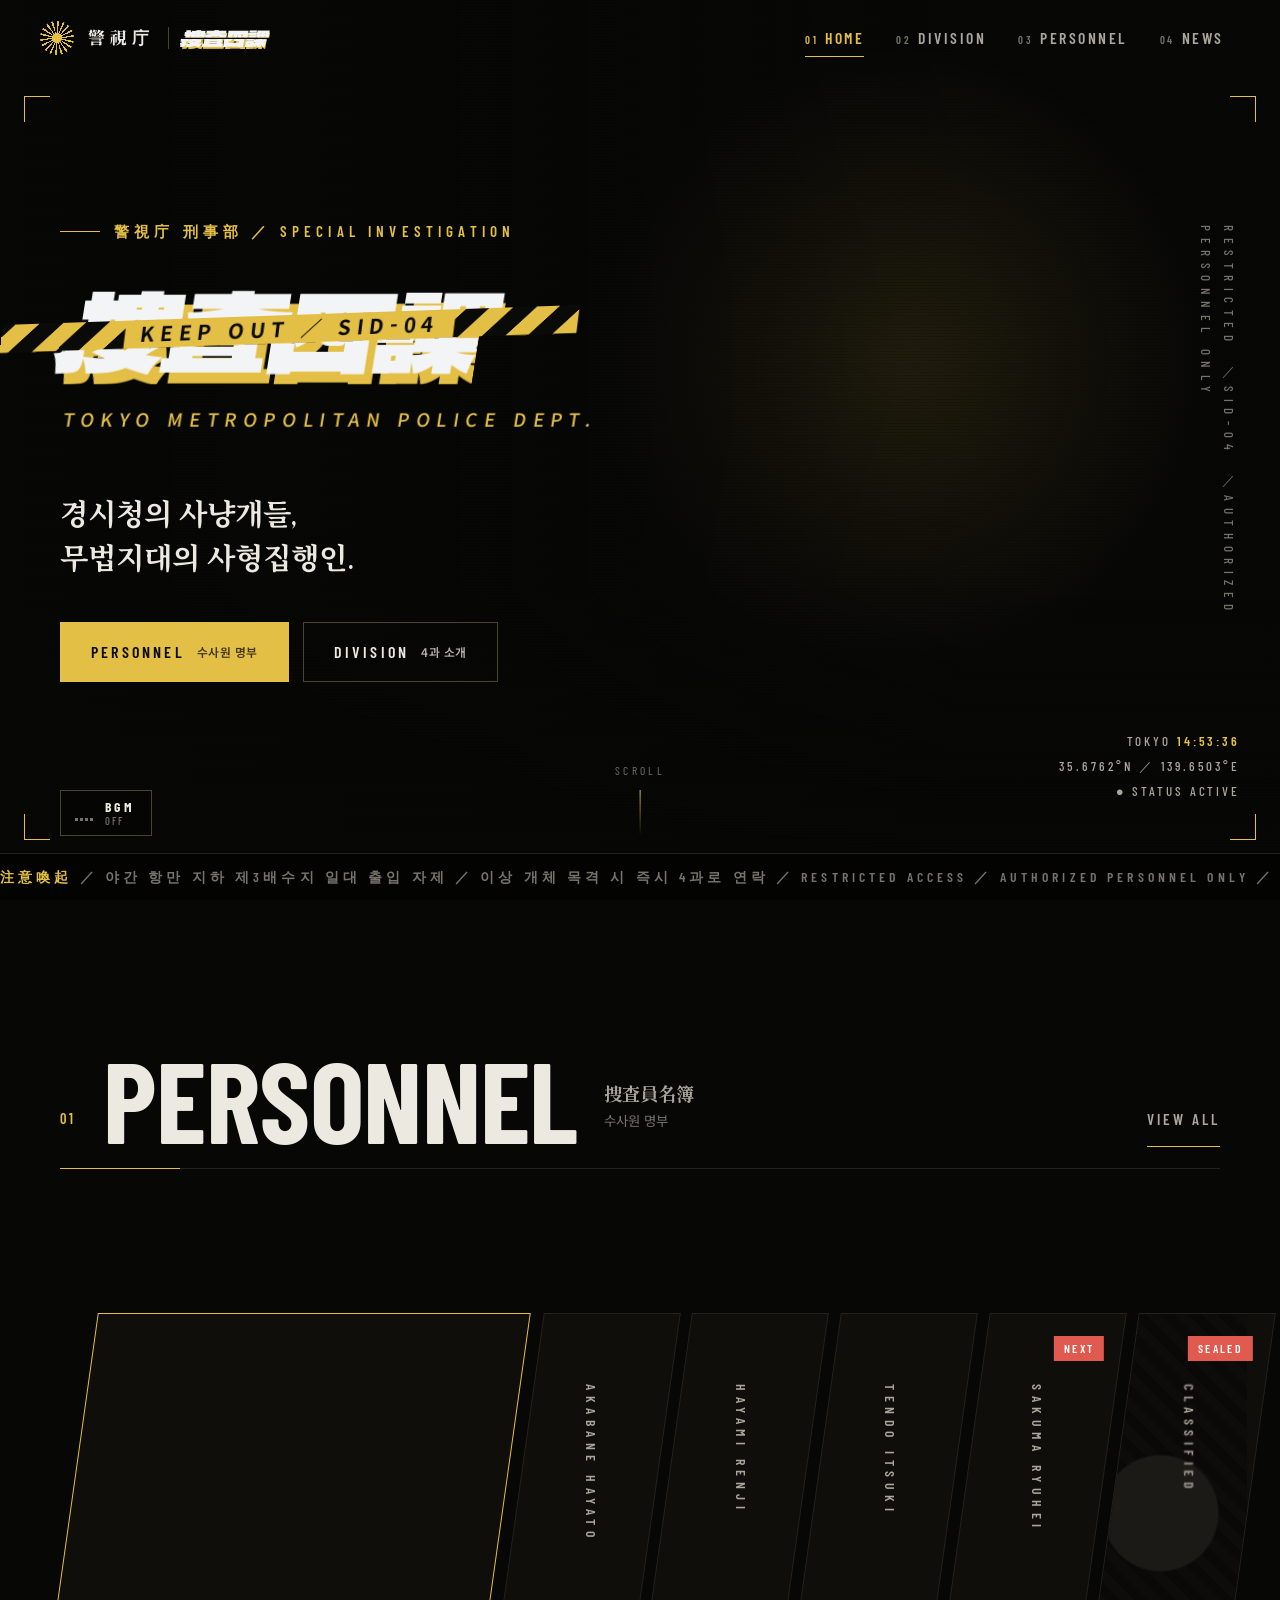
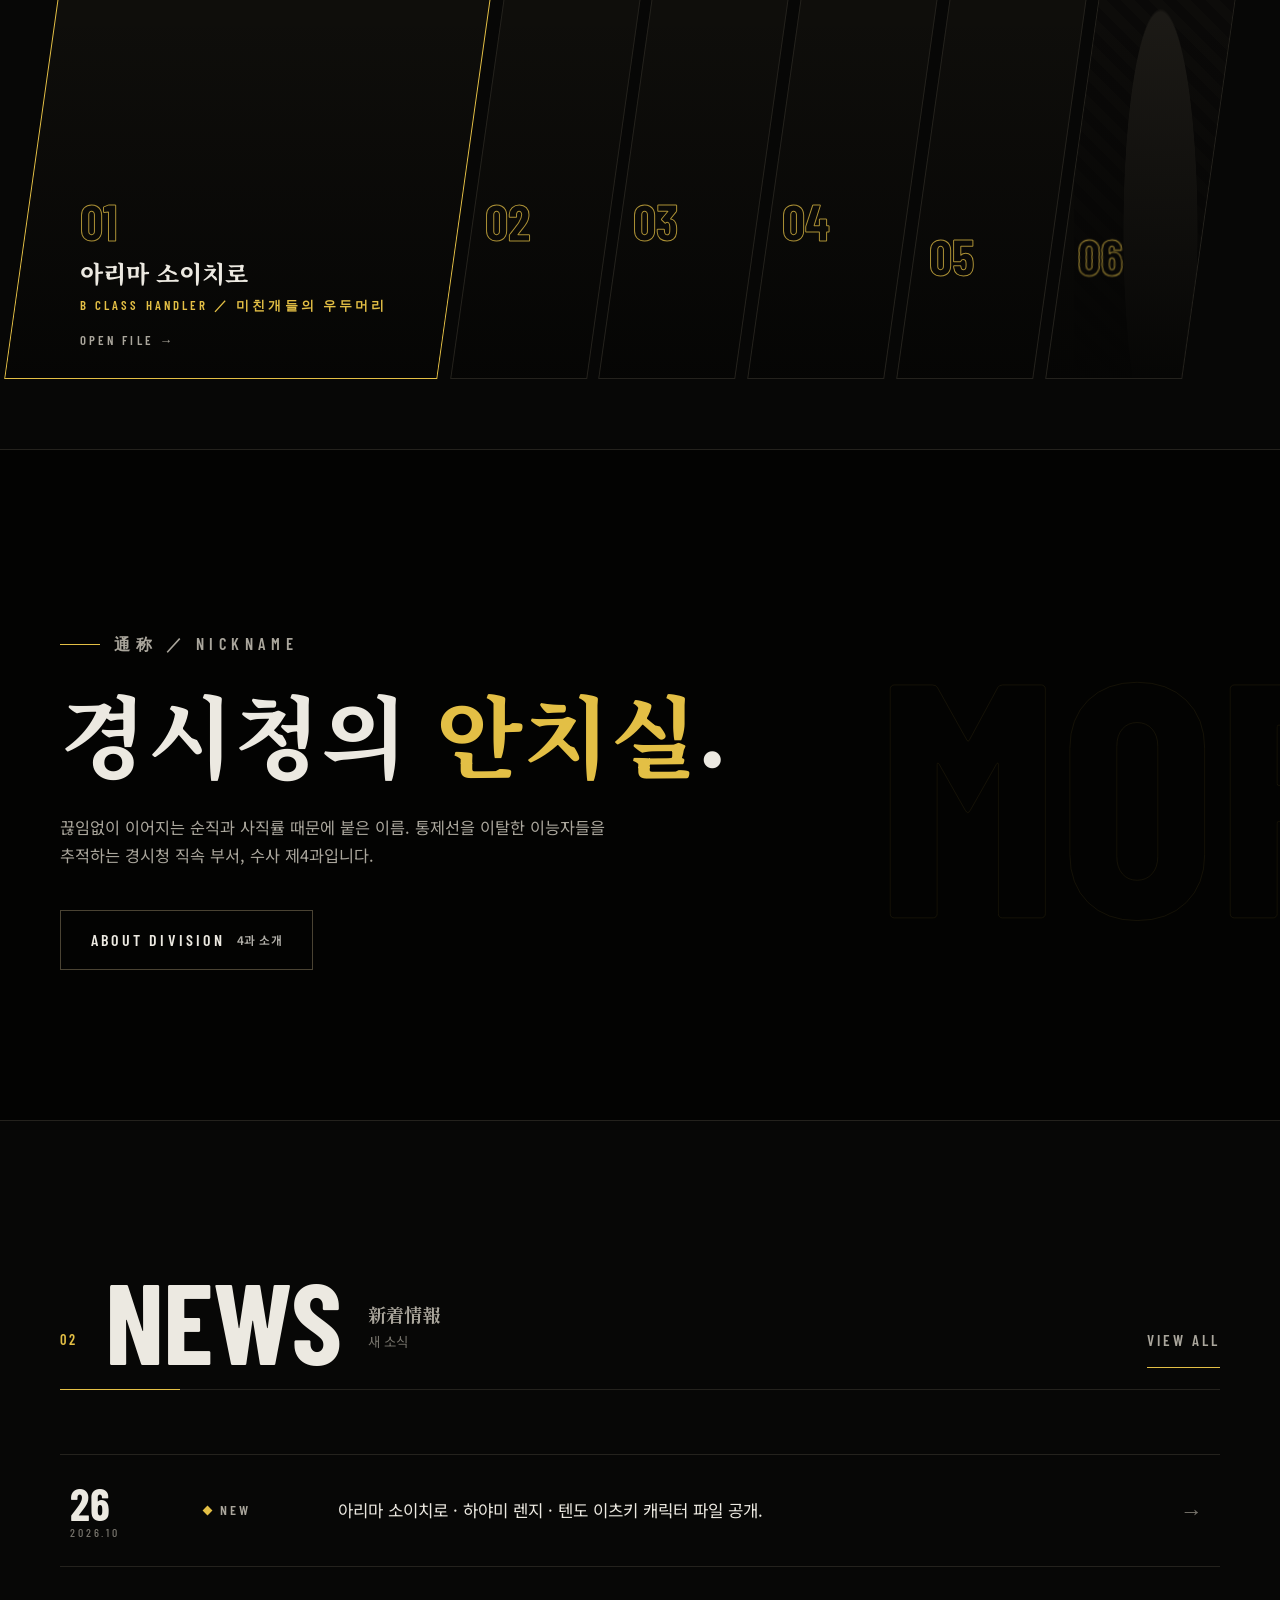
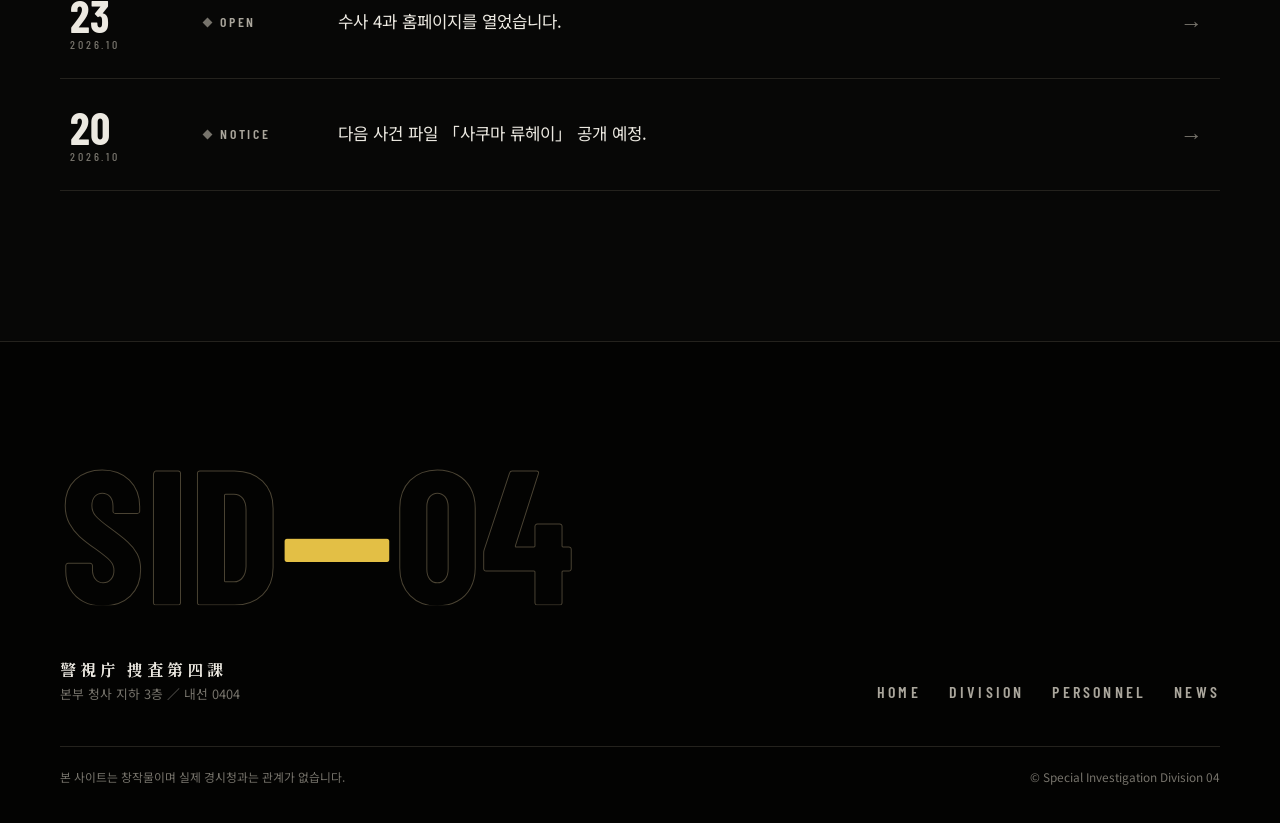
==== commit 60879559: "Add files via upload" ====
--- a/index.html
+++ b/index.html
@@ -52,10 +52,10 @@
     <div class="shead"><span class="no">01</span><h2 class="split">PERSONNEL</h2><p class="ko"><b>捜査員名簿</b>수사원 명부</p><a class="tlink more" href="roster.html">VIEW ALL</a></div>
     </div>
   <div class="sel" data-stagger>
-    <a class="on" href="hayato.html"><div class="img" style="background-image:url(https://i.imgur.com/cPTdJCA.png)"></div><div class="fade"></div><span class="vt">AKABANE HAYATO</span><div class="meta"><div class="num">01</div><div class="nm">아카바네 하야토</div><div class="rm">S CLASS CHASER ／ 4과의 광견</div><span class="go">OPEN FILE →</span></div></a>
-    <a href="itsuki.html"><div class="img" style="background-image:url(https://i.imgur.com/zacmJ2r.png)"></div><div class="fade"></div><span class="vt">TENDO ITSUKI</span><div class="meta"><div class="num">02</div><div class="nm">텐도 이츠키</div><div class="rm">S CLASS HANDLER ／ 트레이스 정비</div><span class="go">OPEN FILE →</span></div></a>
-    <div tabindex="0"><div class="img" style="background-image:url(https://i.imgur.com/agVr4YO.png)"></div><div class="fade"></div><span class="pend">FILE PENDING</span><span class="vt">ARIMA SOICHIRO</span><div class="meta"><div class="num">03</div><div class="nm">아리마 소이치로</div><div class="rm">B CLASS HANDLER ／ 반장</div></div></div>
-    <div tabindex="0"><div class="img" style="background-image:url(https://i.imgur.com/8L87IQa.png)"></div><div class="fade"></div><span class="pend">FILE PENDING</span><span class="vt">HAYAMI RENJI</span><div class="meta"><div class="num">04</div><div class="nm">하야미 렌지</div><div class="rm">S CLASS CHASER ／ 현장 담당</div></div></div>
+    <a class="on" href="arima.html"><div class="img" style="background-image:url(https://i.imgur.com/agVr4YO.png)"></div><div class="fade"></div><span class="vt">ARIMA SOICHIRO</span><div class="meta"><div class="num">01</div><div class="nm">아리마 소이치로</div><div class="rm">B CLASS HANDLER ／ 미친개들의 우두머리</div><span class="go">OPEN FILE →</span></div></a>
+    <a href="hayato.html"><div class="img" style="background-image:url(https://i.imgur.com/cPTdJCA.png)"></div><div class="fade"></div><span class="vt">AKABANE HAYATO</span><div class="meta"><div class="num">02</div><div class="nm">아카바네 하야토</div><div class="rm">S CLASS CHASER ／ 4과의 광견</div><span class="go">OPEN FILE →</span></div></a>
+    <a href="renji.html"><div class="img" style="background-image:url(https://i.imgur.com/8L87IQa.png)"></div><div class="fade"></div><span class="vt">HAYAMI RENJI</span><div class="meta"><div class="num">03</div><div class="nm">하야미 렌지</div><div class="rm">S CLASS CHASER ／ 4과에서 가장 가벼운 남자</div><span class="go">OPEN FILE →</span></div></a>
+    <a href="itsuki.html"><div class="img" style="background-image:url(https://i.imgur.com/zacmJ2r.png)"></div><div class="fade"></div><span class="vt">TENDO ITSUKI</span><div class="meta"><div class="num">04</div><div class="nm">텐도 이츠키</div><div class="rm">S CLASS HANDLER ／ 천재 정비사</div><span class="go">OPEN FILE →</span></div></a>
     <div class="sealed" tabindex="0"><div class="img" style="background-image:url(https://i.imgur.com/YbM63P8.png)"></div><div class="fade"></div><span class="lock">NEXT</span><span class="vt">SAKUMA RYUHEI</span><div class="meta"><div class="num">05</div><div class="nm">사쿠마 류헤이</div><div class="rm">NEXT CASE FILE ／ 공개 예정</div></div></div>
     <div class="unknown" tabindex="0"><div class="img"></div><div class="fade"></div><span class="lock">SEALED</span><span class="vt">CLASSIFIED</span><div class="meta"><div class="num">06</div><div class="nm">？？？</div><div class="rm">CLASSIFIED ／ 미공개</div></div></div>
   </div>
@@ -75,7 +75,7 @@
     <div class="wrap">
     <div class="shead"><span class="no">02</span><h2 class="split">NEWS</h2><p class="ko"><b>新着情報</b>새 소식</p><a class="tlink more" href="news.html">VIEW ALL</a></div>
   <ul class="nlist" data-stagger>
-    <li><a href="itsuki.html"><time class="nd" datetime="2026-10-26">26<small>2026.10</small></time><span class="ncat new">NEW</span><span class="nt">텐도 이츠키 캐릭터 파일 공개.</span><span class="narr" aria-hidden="true">→</span></a></li>
+    <li><a href="roster.html"><time class="nd" datetime="2026-10-26">26<small>2026.10</small></time><span class="ncat new">NEW</span><span class="nt">아리마 소이치로 · 하야미 렌지 · 텐도 이츠키 캐릭터 파일 공개.</span><span class="narr" aria-hidden="true">→</span></a></li>
     <li><a href="roster.html"><time class="nd" datetime="2026-10-23">23<small>2026.10</small></time><span class="ncat ">OPEN</span><span class="nt">수사 4과 홈페이지를 열었습니다.</span><span class="narr" aria-hidden="true">→</span></a></li>
     <li><a href="roster.html"><time class="nd" datetime="2026-10-20">20<small>2026.10</small></time><span class="ncat ">NOTICE</span><span class="nt">다음 사건 파일 「사쿠마 류헤이」 공개 예정.</span><span class="narr" aria-hidden="true">→</span></a></li>
   </ul>
--- a/style.css
+++ b/style.css
@@ -592,3 +592,14 @@
 @media (max-width:900px){
   .stage-page .bgm{left:auto;right:14px;top:auto;bottom:14px;translate:none}
 }
+
+/* ── 캐릭터 기본 정보 표 ── */
+.st-panel.bare .prof{display:grid;grid-template-columns:repeat(2,minmax(0,1fr));gap:0 24px;max-width:34em;margin:6px 0 10px;border-top:1px solid var(--line-2)}
+.st-panel.bare .prof div{display:flex;gap:14px;padding:9px 0;border-bottom:1px solid var(--line)}
+.st-panel.bare .prof div:first-child{grid-column:1/-1}
+.st-panel.bare .prof dt{flex:0 0 2.6em;font-size:.76rem;color:var(--yellow);text-shadow:0 1px 2px #000}
+.st-panel.bare .prof dd{font-size:.88rem;color:var(--text);text-shadow:0 1px 2px #000,0 0 14px rgba(0,0,0,.9)}
+.st-panel.bare .modes + p{margin-top:16px}
+.st-data dd small{font-size:.8rem}
+@media (max-width:520px){.st-panel.bare .prof{grid-template-columns:1fr}}
+.ebar.off i{animation:none}
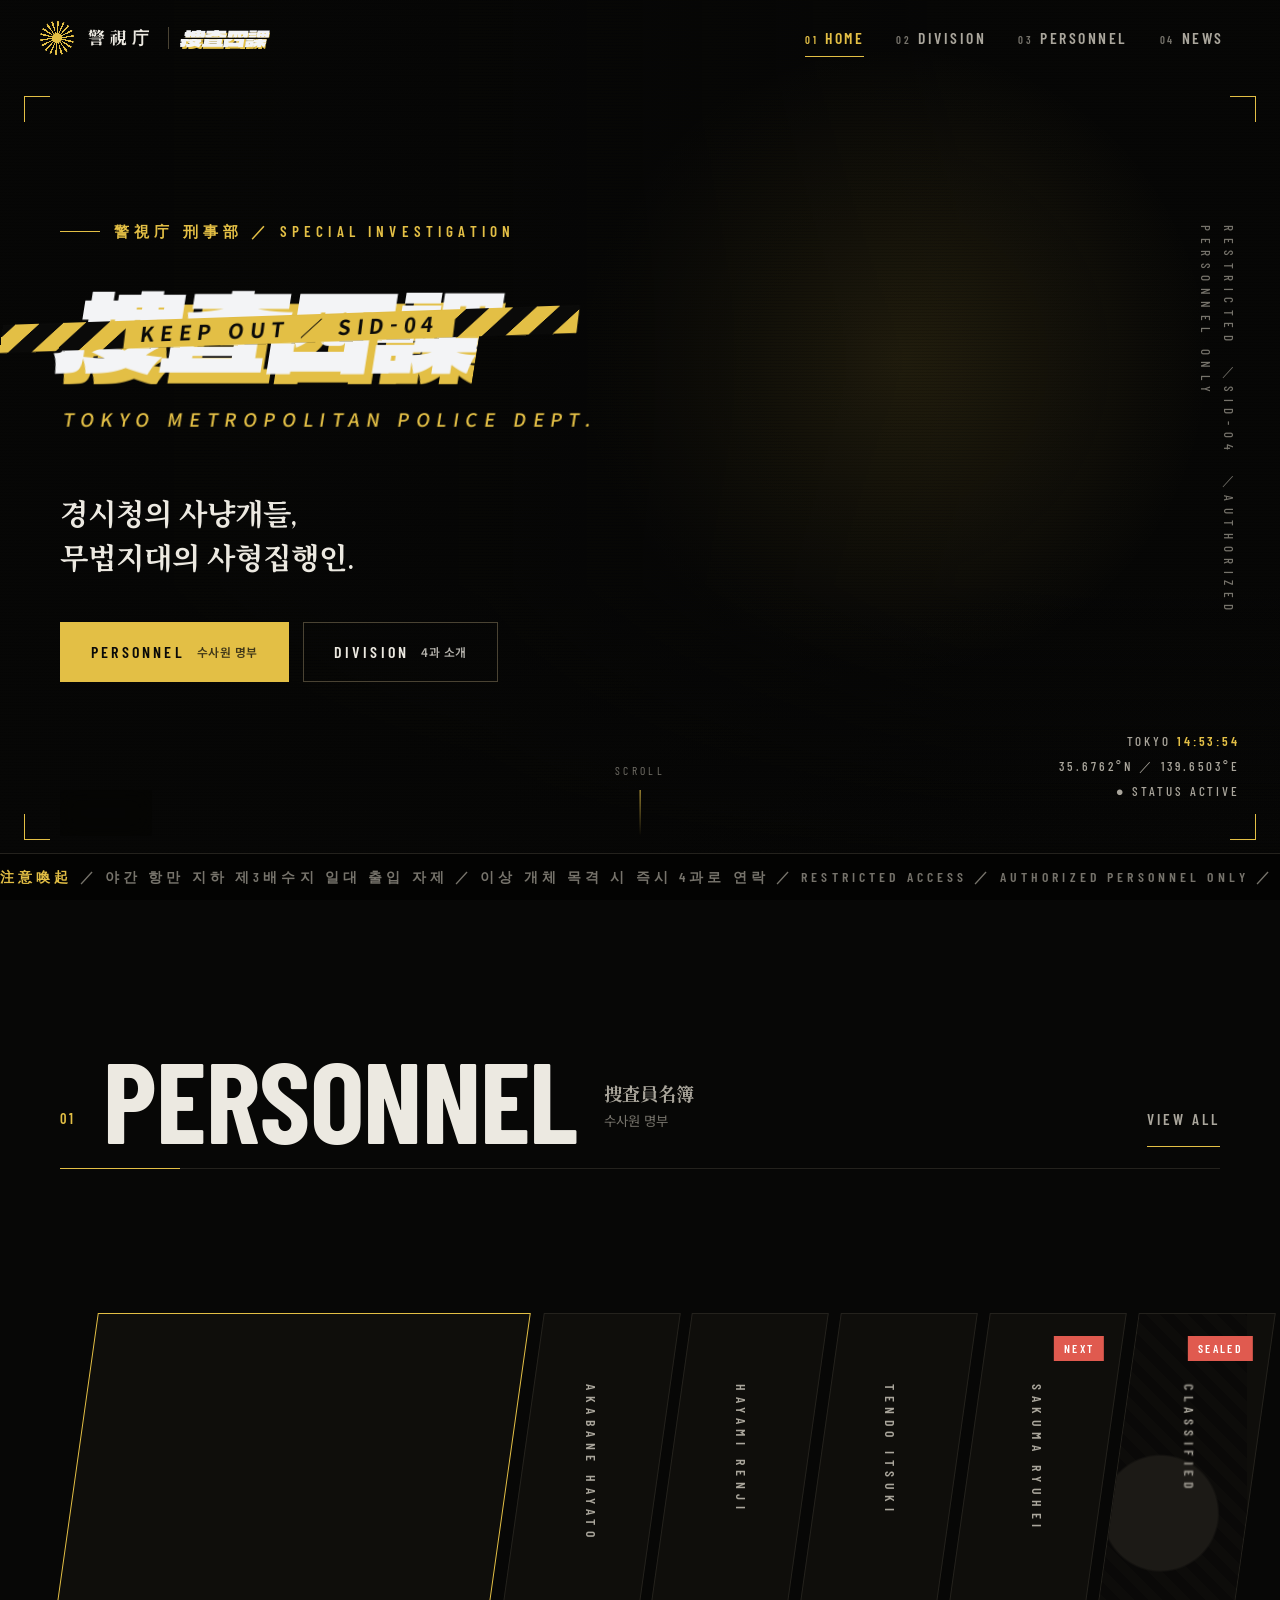
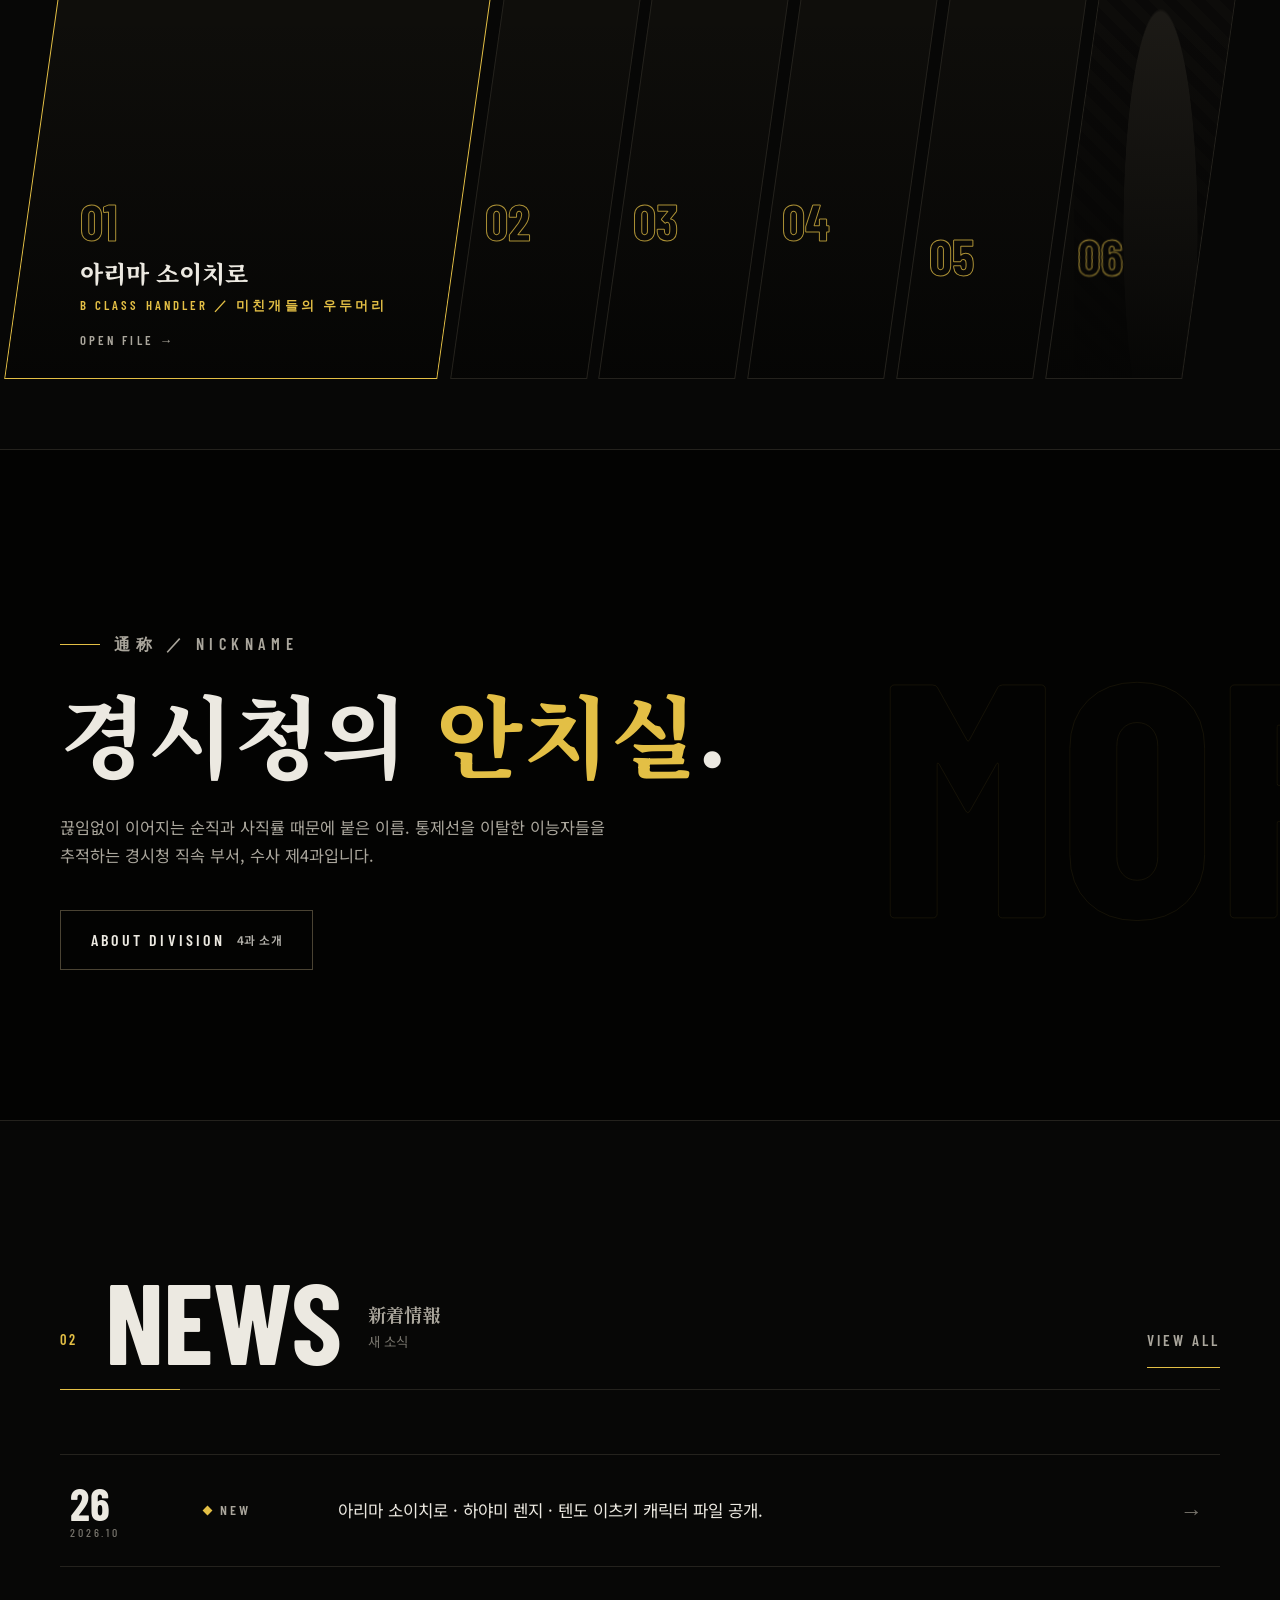
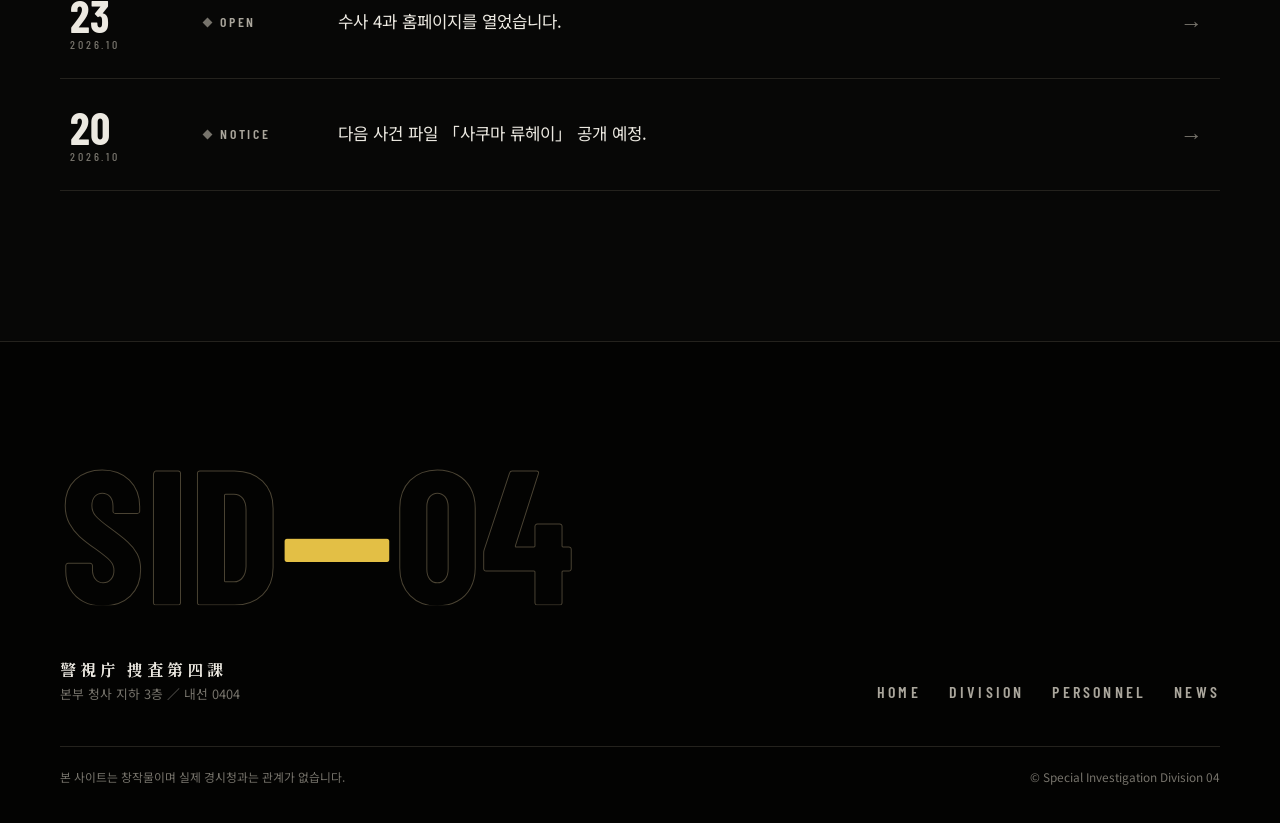
==== commit c3c32945: "Add files via upload" ====
--- a/index.html
+++ b/index.html
@@ -52,11 +52,11 @@
     <div class="shead"><span class="no">01</span><h2 class="split">PERSONNEL</h2><p class="ko"><b>捜査員名簿</b>수사원 명부</p><a class="tlink more" href="roster.html">VIEW ALL</a></div>
     </div>
   <div class="sel" data-stagger>
-    <a class="on" href="arima.html"><div class="img" style="background-image:url(https://i.imgur.com/agVr4YO.png)"></div><div class="fade"></div><span class="vt">ARIMA SOICHIRO</span><div class="meta"><div class="num">01</div><div class="nm">아리마 소이치로</div><div class="rm">B CLASS HANDLER ／ 미친개들의 우두머리</div><span class="go">OPEN FILE →</span></div></a>
-    <a href="hayato.html"><div class="img" style="background-image:url(https://i.imgur.com/cPTdJCA.png)"></div><div class="fade"></div><span class="vt">AKABANE HAYATO</span><div class="meta"><div class="num">02</div><div class="nm">아카바네 하야토</div><div class="rm">S CLASS CHASER ／ 4과의 광견</div><span class="go">OPEN FILE →</span></div></a>
-    <a href="renji.html"><div class="img" style="background-image:url(https://i.imgur.com/8L87IQa.png)"></div><div class="fade"></div><span class="vt">HAYAMI RENJI</span><div class="meta"><div class="num">03</div><div class="nm">하야미 렌지</div><div class="rm">S CLASS CHASER ／ 4과에서 가장 가벼운 남자</div><span class="go">OPEN FILE →</span></div></a>
+    <a class="on" href="arima.html"><div class="img" style="background-image:url(https://i.imgur.com/eVPmDS0.png)"></div><div class="fade"></div><span class="vt">ARIMA SOICHIRO</span><div class="meta"><div class="num">01</div><div class="nm">아리마 소이치로</div><div class="rm">B CLASS HANDLER ／ 미친개들의 우두머리</div><span class="go">OPEN FILE →</span></div></a>
+    <a href="hayato.html"><div class="img" style="background-image:url(https://i.imgur.com/hTiQClF.png)"></div><div class="fade"></div><span class="vt">AKABANE HAYATO</span><div class="meta"><div class="num">02</div><div class="nm">아카바네 하야토</div><div class="rm">S CLASS CHASER ／ 4과의 광견</div><span class="go">OPEN FILE →</span></div></a>
+    <a href="renji.html"><div class="img" style="background-image:url(https://i.imgur.com/YAdehYs.png)"></div><div class="fade"></div><span class="vt">HAYAMI RENJI</span><div class="meta"><div class="num">03</div><div class="nm">하야미 렌지</div><div class="rm">S CLASS CHASER ／ 4과에서 가장 가벼운 남자</div><span class="go">OPEN FILE →</span></div></a>
     <a href="itsuki.html"><div class="img" style="background-image:url(https://i.imgur.com/zacmJ2r.png)"></div><div class="fade"></div><span class="vt">TENDO ITSUKI</span><div class="meta"><div class="num">04</div><div class="nm">텐도 이츠키</div><div class="rm">S CLASS HANDLER ／ 천재 정비사</div><span class="go">OPEN FILE →</span></div></a>
-    <div class="sealed" tabindex="0"><div class="img" style="background-image:url(https://i.imgur.com/YbM63P8.png)"></div><div class="fade"></div><span class="lock">NEXT</span><span class="vt">SAKUMA RYUHEI</span><div class="meta"><div class="num">05</div><div class="nm">사쿠마 류헤이</div><div class="rm">NEXT CASE FILE ／ 공개 예정</div></div></div>
+    <div class="sealed" tabindex="0"><div class="img" style="background-image:url(https://i.imgur.com/d9tq0cH.png)"></div><div class="fade"></div><span class="lock">NEXT</span><span class="vt">SAKUMA RYUHEI</span><div class="meta"><div class="num">05</div><div class="nm">사쿠마 류헤이</div><div class="rm">NEXT CASE FILE ／ 공개 예정</div></div></div>
     <div class="unknown" tabindex="0"><div class="img"></div><div class="fade"></div><span class="lock">SEALED</span><span class="vt">CLASSIFIED</span><div class="meta"><div class="num">06</div><div class="nm">？？？</div><div class="rm">CLASSIFIED ／ 미공개</div></div></div>
   </div>
   </section>
--- a/style.css
+++ b/style.css
@@ -603,3 +603,7 @@
 .st-data dd small{font-size:.8rem}
 @media (max-width:520px){.st-panel.bare .prof{grid-template-columns:1fr}}
 .ebar.off i{animation:none}
+.st-bday{align-self:flex-start;display:inline-flex;align-items:center;gap:12px;margin-top:18px;padding:6px 14px;border:1px solid var(--line-2);background:rgba(5,5,4,.55);animation:stFade .8s 1.25s both}
+.st-bday span{font-family:var(--cond);font-weight:600;font-size:.7rem;letter-spacing:.24em;color:var(--muted)}
+.st-bday b{font-family:var(--cond);font-weight:700;font-size:1.15rem;letter-spacing:.06em;color:var(--yellow)}
+.st-bday i{font-style:normal;font-size:.8rem;color:var(--sub)}
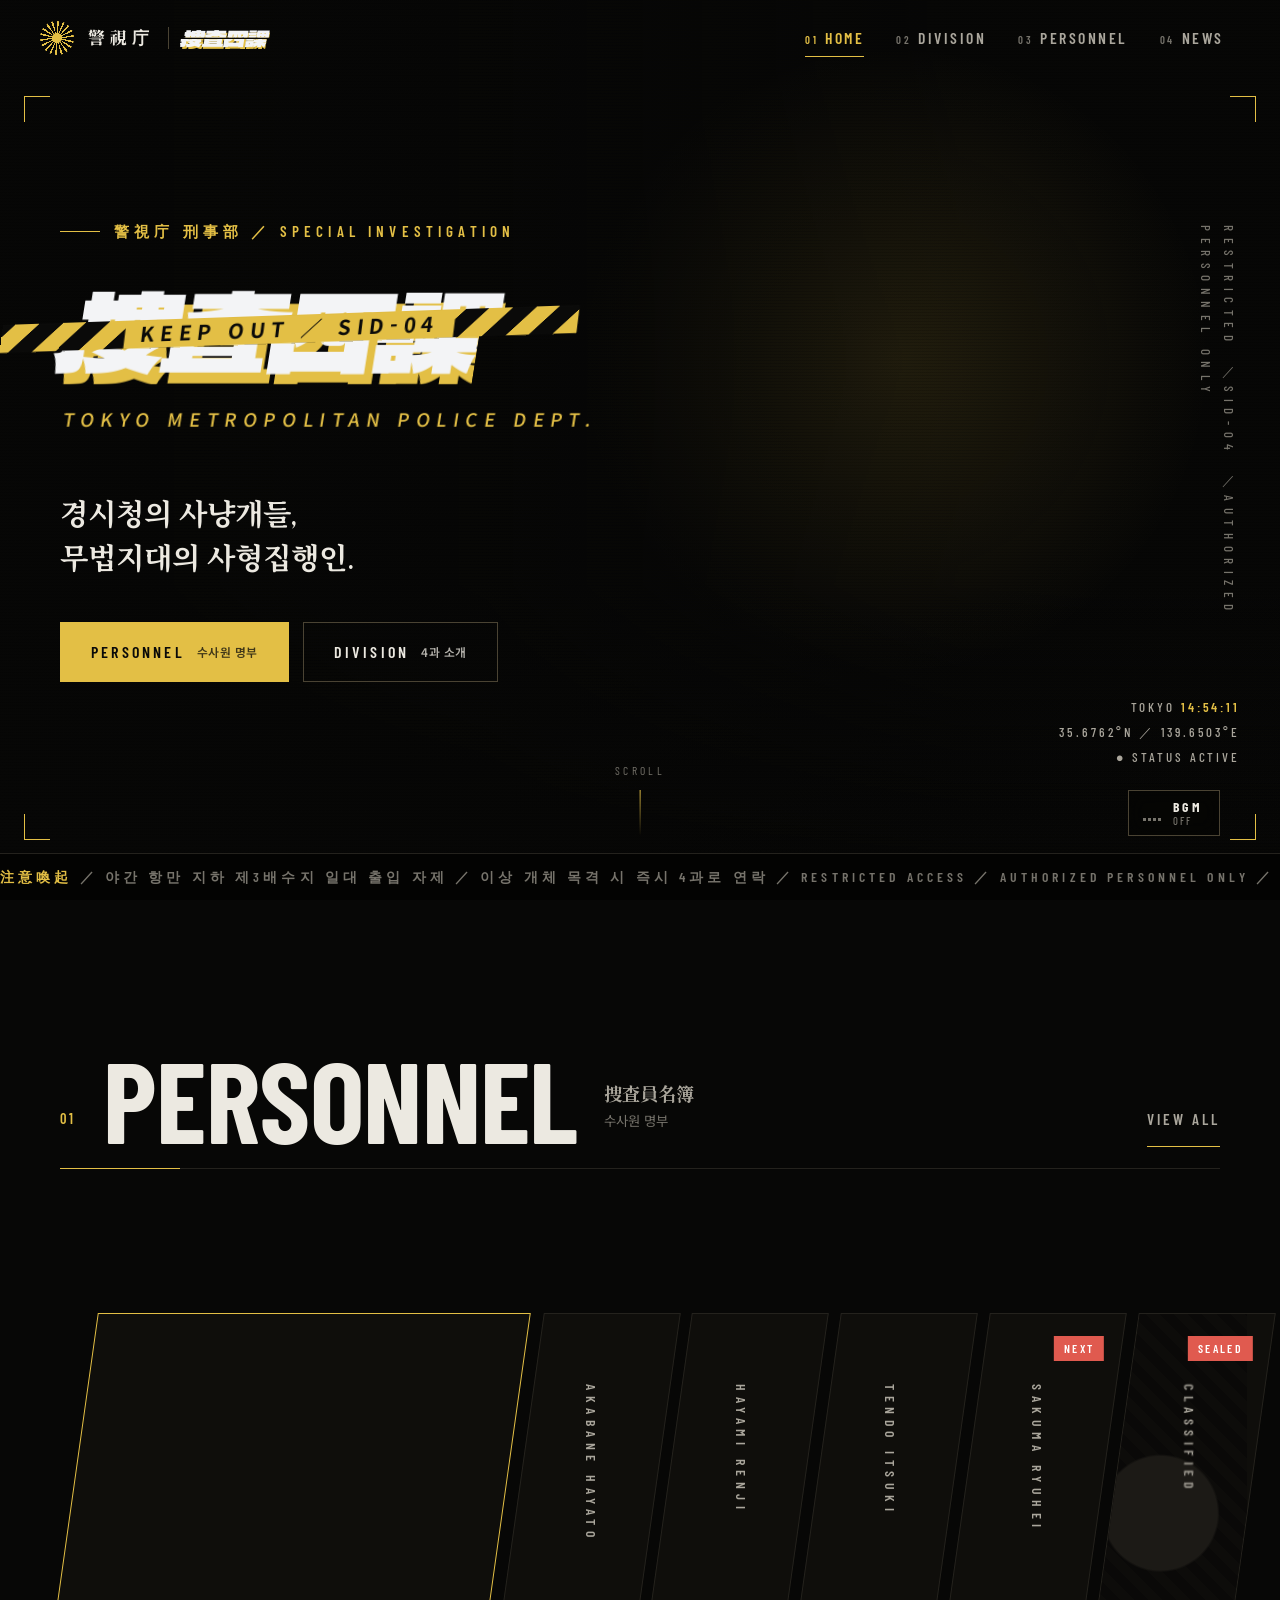
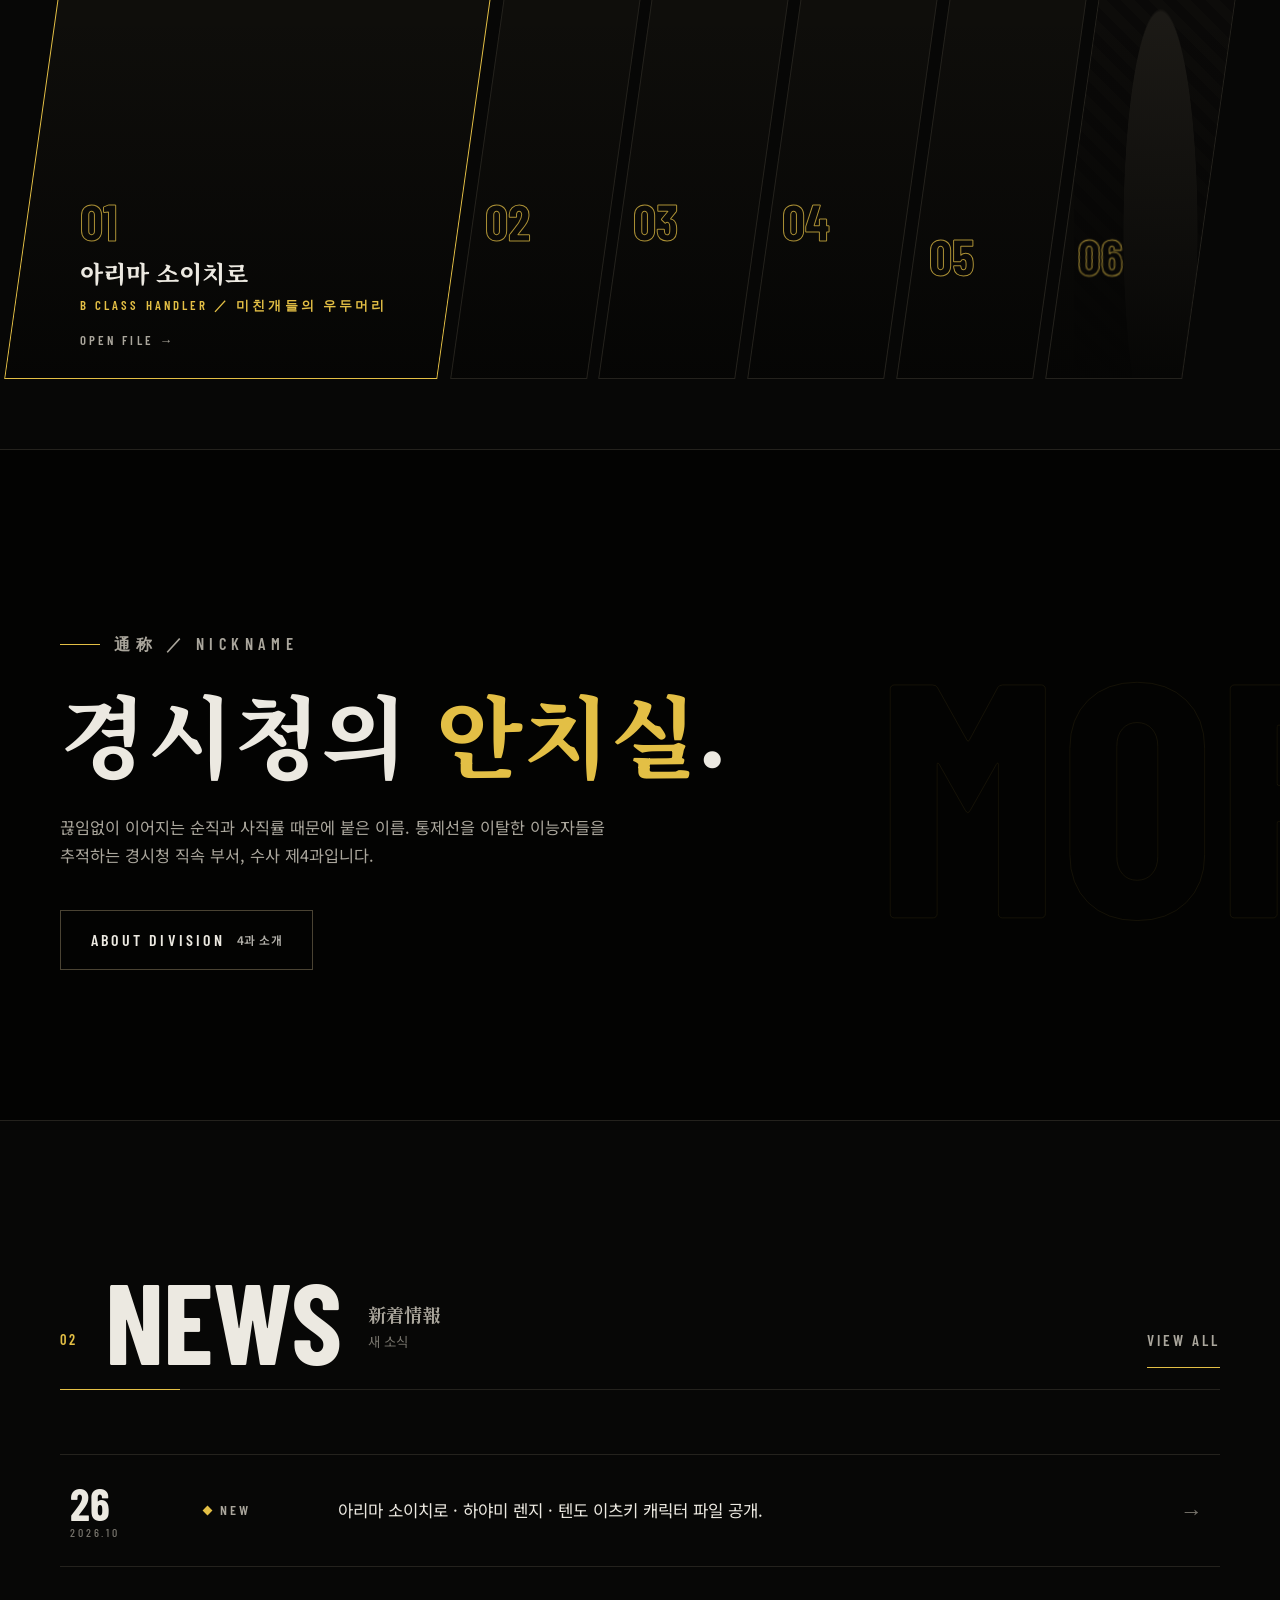
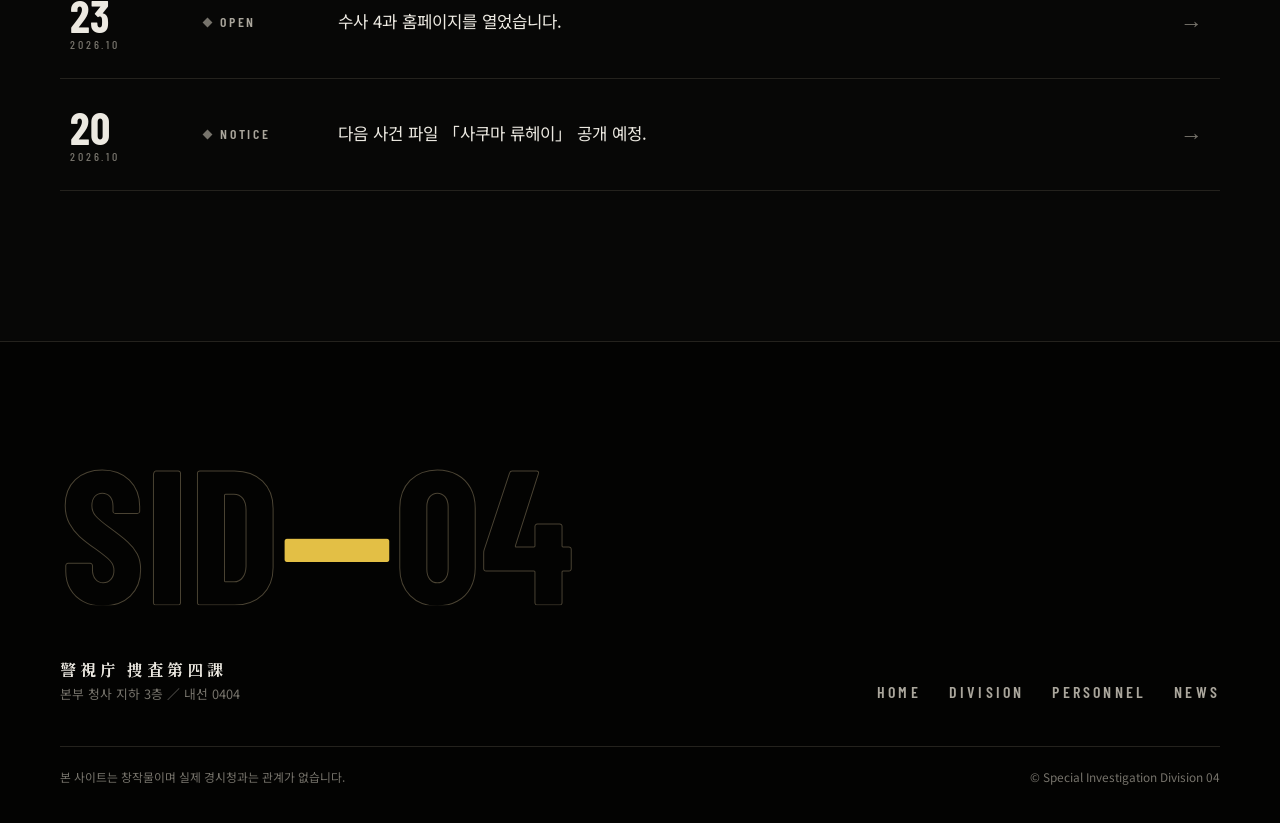
==== commit 3984fcf3: "Add files via upload" ====
--- a/index.html
+++ b/index.html
@@ -8,6 +8,7 @@
 <link rel="preconnect" href="https://fonts.gstatic.com" crossorigin>
 <link href="https://fonts.googleapis.com/css2?family=Barlow+Condensed:wght@500;600;700&family=Dela+Gothic+One&family=Shippori+Mincho:wght@700;800&family=Noto+Serif+KR:wght@700;900&family=Noto+Sans+KR:wght@400;500;700&family=Noto+Sans+JP:wght@400;500;700&display=swap" rel="stylesheet">
 <link rel="stylesheet" href="style.css">
+<link rel="stylesheet" href="faces.css">
 </head>
 <body>
 <div class="curtain" aria-hidden="true"><i></i><i></i><i></i><i></i><i></i><b></b></div>
@@ -52,12 +53,12 @@
     <div class="shead"><span class="no">01</span><h2 class="split">PERSONNEL</h2><p class="ko"><b>捜査員名簿</b>수사원 명부</p><a class="tlink more" href="roster.html">VIEW ALL</a></div>
     </div>
   <div class="sel" data-stagger>
-    <a class="on" href="arima.html"><div class="img" style="background-image:url(https://i.imgur.com/eVPmDS0.png)"></div><div class="fade"></div><span class="vt">ARIMA SOICHIRO</span><div class="meta"><div class="num">01</div><div class="nm">아리마 소이치로</div><div class="rm">B CLASS HANDLER ／ 미친개들의 우두머리</div><span class="go">OPEN FILE →</span></div></a>
-    <a href="hayato.html"><div class="img" style="background-image:url(https://i.imgur.com/hTiQClF.png)"></div><div class="fade"></div><span class="vt">AKABANE HAYATO</span><div class="meta"><div class="num">02</div><div class="nm">아카바네 하야토</div><div class="rm">S CLASS CHASER ／ 4과의 광견</div><span class="go">OPEN FILE →</span></div></a>
-    <a href="renji.html"><div class="img" style="background-image:url(https://i.imgur.com/YAdehYs.png)"></div><div class="fade"></div><span class="vt">HAYAMI RENJI</span><div class="meta"><div class="num">03</div><div class="nm">하야미 렌지</div><div class="rm">S CLASS CHASER ／ 4과에서 가장 가벼운 남자</div><span class="go">OPEN FILE →</span></div></a>
-    <a href="itsuki.html"><div class="img" style="background-image:url(https://i.imgur.com/zacmJ2r.png)"></div><div class="fade"></div><span class="vt">TENDO ITSUKI</span><div class="meta"><div class="num">04</div><div class="nm">텐도 이츠키</div><div class="rm">S CLASS HANDLER ／ 천재 정비사</div><span class="go">OPEN FILE →</span></div></a>
-    <div class="sealed" tabindex="0"><div class="img" style="background-image:url(https://i.imgur.com/d9tq0cH.png)"></div><div class="fade"></div><span class="lock">NEXT</span><span class="vt">SAKUMA RYUHEI</span><div class="meta"><div class="num">05</div><div class="nm">사쿠마 류헤이</div><div class="rm">NEXT CASE FILE ／ 공개 예정</div></div></div>
-    <div class="unknown" tabindex="0"><div class="img"></div><div class="fade"></div><span class="lock">SEALED</span><span class="vt">CLASSIFIED</span><div class="meta"><div class="num">06</div><div class="nm">？？？</div><div class="rm">CLASSIFIED ／ 미공개</div></div></div>
+    <a class="on" href="arima.html" data-face="arima" style="--img:url(https://i.imgur.com/eVPmDS0.png)"><div class="img-bg"></div><div class="img"></div><div class="fade"></div><span class="vt">ARIMA SOICHIRO</span><div class="meta"><div class="num">01</div><div class="nm">아리마 소이치로</div><div class="rm">B CLASS HANDLER ／ 미친개들의 우두머리</div><span class="go">OPEN FILE →</span></div></a>
+    <a href="hayato.html" data-face="hayato" style="--img:url(https://i.imgur.com/hTiQClF.png)"><div class="img-bg"></div><div class="img"></div><div class="fade"></div><span class="vt">AKABANE HAYATO</span><div class="meta"><div class="num">02</div><div class="nm">아카바네 하야토</div><div class="rm">S CLASS CHASER ／ 4과의 광견</div><span class="go">OPEN FILE →</span></div></a>
+    <a href="renji.html" data-face="renji" style="--img:url(https://i.imgur.com/YAdehYs.png)"><div class="img-bg"></div><div class="img"></div><div class="fade"></div><span class="vt">HAYAMI RENJI</span><div class="meta"><div class="num">03</div><div class="nm">하야미 렌지</div><div class="rm">S CLASS CHASER ／ 4과에서 가장 가벼운 남자</div><span class="go">OPEN FILE →</span></div></a>
+    <a href="itsuki.html" data-face="itsuki" style="--img:url(https://i.imgur.com/zacmJ2r.png)"><div class="img-bg"></div><div class="img"></div><div class="fade"></div><span class="vt">TENDO ITSUKI</span><div class="meta"><div class="num">04</div><div class="nm">텐도 이츠키</div><div class="rm">S CLASS HANDLER ／ 천재 정비사</div><span class="go">OPEN FILE →</span></div></a>
+    <div class="sealed" tabindex="0" data-face="sakuma" style="--img:url(https://i.imgur.com/d9tq0cH.png)"><div class="img-bg"></div><div class="img"></div><div class="fade"></div><span class="lock">NEXT</span><span class="vt">SAKUMA RYUHEI</span><div class="meta"><div class="num">05</div><div class="nm">사쿠마 류헤이</div><div class="rm">NEXT CASE FILE ／ 공개 예정</div></div></div>
+    <div class="unknown" tabindex="0" data-face="unknown"><div class="img-bg"></div><div class="img"></div><div class="fade"></div><span class="lock">SEALED</span><span class="vt">CLASSIFIED</span><div class="meta"><div class="num">06</div><div class="nm">？？？</div><div class="rm">CLASSIFIED ／ 미공개</div></div></div>
   </div>
   </section>
 
--- a/style.css
+++ b/style.css
@@ -556,7 +556,7 @@
 @media (max-width:900px){.st-panel,.st-view{bottom:auto}.stage.reading .st-card{opacity:1}}
 
 /* ════════ BGM 플레이어 ════════ */
-.bgm{position:fixed;z-index:60;left:60px;bottom:64px;display:flex;align-items:center;gap:0;height:46px;border:1px solid var(--line-2);background:rgba(5,5,4,.82);
+.bgm{position:fixed;z-index:60;right:60px;bottom:64px;display:flex;align-items:center;gap:0;height:46px;border:1px solid var(--line-2);background:rgba(5,5,4,.82);
   -webkit-backdrop-filter:blur(10px);backdrop-filter:blur(10px);animation:fadeUp .8s 2s var(--ease) both;transition:border-color .4s}
 .bgm.playing{border-color:var(--yellow)}
 .bgm-btn{display:flex;align-items:center;gap:12px;height:100%;padding:0 16px 0 14px;background:none;border:0;color:var(--text);cursor:pointer;font:inherit}
@@ -581,12 +581,12 @@
 .bgm-vol::-webkit-slider-thumb{-webkit-appearance:none;width:10px;height:10px;transform:rotate(45deg);background:var(--yellow);border:0}
 .bgm-vol::-moz-range-thumb{width:10px;height:10px;border:0;border-radius:0;background:var(--yellow)}
 .bgm-frame{position:fixed;left:-9999px;top:0;width:200px;height:200px;opacity:0;pointer-events:none}
-.bgm-hint{position:absolute;left:0;bottom:calc(100% + 8px);padding:4px 10px;white-space:nowrap;font-size:.72rem;color:#0a0a09;background:var(--yellow);opacity:0;translate:0 6px;transition:opacity .4s,translate .4s;pointer-events:none}
+.bgm-hint{position:absolute;right:0;bottom:calc(100% + 8px);padding:4px 10px;white-space:nowrap;font-size:.72rem;color:#0a0a09;background:var(--yellow);opacity:0;translate:0 6px;transition:opacity .4s,translate .4s;pointer-events:none}
 .bgm.hint .bgm-hint{opacity:1;translate:0 0}
 /* 캐릭터 페이지에서는 위쪽 가운데 */
-.stage-page .bgm{left:50%;top:18px;bottom:auto;translate:-50% 0;height:40px}
+.stage-page .bgm{left:50%;right:auto;top:18px;bottom:auto;translate:-50% 0;height:40px}
 @media (max-width:820px){
-  .bgm{left:14px;bottom:14px}
+  .bgm{right:14px;bottom:14px}
   .bgm-more{display:none}
 }
 @media (max-width:900px){
@@ -607,3 +607,149 @@
 .st-bday span{font-family:var(--cond);font-weight:600;font-size:.7rem;letter-spacing:.24em;color:var(--muted)}
 .st-bday b{font-family:var(--cond);font-weight:700;font-size:1.15rem;letter-spacing:.06em;color:var(--yellow)}
 .st-bday i{font-style:normal;font-size:.8rem;color:var(--sub)}
+
+/* ═════════════ 4과 소개 · 세계관 ═════════════ */
+.subnav{position:sticky;top:60px;z-index:20;border-bottom:1px solid var(--line);background:rgba(7,7,6,.88);-webkit-backdrop-filter:blur(10px);backdrop-filter:blur(10px)}
+.subnav .wrap{display:flex;gap:6px;overflow-x:auto;scrollbar-width:none;padding-top:12px;padding-bottom:12px}
+.subnav a{flex:0 0 auto;display:flex;align-items:baseline;gap:8px;padding:6px 14px;border:1px solid var(--line-2);font-family:var(--cond);font-weight:600;font-size:.86rem;letter-spacing:.16em;color:var(--sub);transition:color .3s,border-color .3s,background .3s}
+.subnav a i{font-style:normal;font-size:.66rem;color:var(--muted)}
+.subnav a:hover,.subnav a.on{color:#0a0a09;background:var(--yellow);border-color:var(--yellow)}
+.subnav a:hover i,.subnav a.on i{color:#0a0a09}
+.wsec{scroll-margin-top:130px}
+.wsec + .wsec{border-top:1px solid var(--line)}
+.wlead{font-family:var(--serif);font-weight:700;font-size:clamp(1.4rem,2.6vw,2.1rem);line-height:1.6;max-width:24em}
+.wlead em{font-style:normal;color:var(--yellow)}
+.wtext{color:var(--sub);font-size:1rem;max-width:40em}
+.wtext + .wtext{margin-top:14px}
+.wtext strong{color:var(--text);font-weight:500}
+
+/* 정의 카드 */
+.defs{display:grid;grid-template-columns:repeat(auto-fit,minmax(300px,1fr));gap:1px;background:var(--line);border:1px solid var(--line)}
+.def{position:relative;padding:34px 30px 36px;background:var(--bg);overflow:hidden;isolation:isolate}
+.def::before{content:"";position:absolute;inset:0;z-index:-1;background:radial-gradient(circle at 0 0,rgba(227,191,69,.1),transparent 60%);opacity:0;transition:opacity .6s}
+.def:hover::before{opacity:1}
+.def .en{font-family:var(--cond);font-weight:600;font-size:.8rem;letter-spacing:.26em;color:var(--yellow)}
+.def h3{margin-top:6px;font-family:var(--serif);font-weight:800;font-size:1.7rem;line-height:1.3}
+.def h3 small{margin-left:10px;font-family:var(--serif);font-size:.9rem;font-weight:700;color:var(--muted)}
+.def p{margin-top:14px;color:var(--sub);font-size:.95rem}
+.def ul{list-style:none;margin-top:18px;border-top:1px solid var(--line)}
+.def li{position:relative;padding:10px 0 10px 18px;border-bottom:1px solid var(--line);font-size:.9rem;color:var(--text)}
+.def li::before{content:"";position:absolute;left:2px;top:1.15em;width:6px;height:6px;transform:rotate(45deg);background:var(--yellow)}
+.def.wide{grid-column:1/-1}
+.def .num{position:absolute;right:22px;top:16px;font-family:var(--cond);font-weight:700;font-size:4rem;line-height:1;color:transparent;-webkit-text-stroke:1px var(--line-2);z-index:-1}
+.def.red .en{color:var(--alert)}.def.red li::before{background:var(--alert)}
+.def.purple .en{color:#b597c4}.def.purple li::before{background:#9a78aa}
+
+/* 연표 */
+.tline{position:relative;list-style:none;display:grid;grid-template-columns:repeat(4,minmax(0,1fr));gap:30px}
+.tline::before{content:"";position:absolute;left:0;right:0;top:9px;height:1px;background:var(--line-2)}
+.tline::after{content:"";position:absolute;left:0;right:0;top:9px;height:1px;background:var(--yellow);transform:scaleX(0);transform-origin:left;transition:transform 2s .2s var(--ease)}
+.tline.in::after{transform:scaleX(1)}
+.tline li{position:relative;padding-top:38px}
+.tline li::before{content:"";position:absolute;left:0;top:3px;width:12px;height:12px;transform:rotate(45deg);border:1px solid var(--yellow);background:var(--bg)}
+.tline small{font-family:var(--cond);font-weight:600;font-size:.8rem;letter-spacing:.24em;color:var(--yellow)}
+.tline h4{margin-top:6px;font-family:var(--serif);font-weight:800;font-size:1.2rem}
+.tline p{margin-top:8px;font-size:.9rem;color:var(--sub)}
+
+/* 시설 */
+.fac{display:grid;grid-template-columns:repeat(4,minmax(0,1fr));gap:14px;margin-top:60px}
+.fac > div{position:relative;padding:26px 22px 28px;border:1px solid var(--line);background:var(--bg-2);transition:border-color .4s,translate .5s var(--ease)}
+.fac > div:hover{border-color:var(--yellow);translate:0 -4px}
+.fac small{font-family:var(--cond);font-weight:600;font-size:.76rem;letter-spacing:.22em;color:var(--yellow)}
+.fac h4{margin-top:4px;font-family:var(--serif);font-weight:800;font-size:1.2rem}
+.fac p{margin-top:10px;font-size:.86rem;color:var(--sub)}
+.verdict{position:relative;margin-top:60px;padding:40px 40px 42px;border:1px solid rgba(224,90,79,.45);background:linear-gradient(120deg,rgba(224,90,79,.08),transparent 60%);overflow:hidden}
+.verdict .en{font-family:var(--cond);font-weight:600;font-size:.8rem;letter-spacing:.26em;color:var(--alert)}
+.verdict h3{margin-top:6px;font-family:var(--serif);font-weight:800;font-size:clamp(1.6rem,3vw,2.4rem)}
+.verdict p{margin-top:14px;max-width:44em;color:var(--sub)}
+.verdict p strong{color:var(--text);font-weight:500}
+.verdict .stamp{position:absolute;right:30px;top:26px;padding:4px 14px;border:2px solid var(--alert);color:var(--alert);font-family:var(--serif);font-weight:800;letter-spacing:.3em;transform:rotate(8deg);opacity:0;scale:1.8;transition:opacity .4s .6s,scale .5s .6s var(--ease)}
+.verdict.in .stamp{opacity:.9;scale:1}
+
+/* 침식도 계기판 */
+.meter{margin-top:10px}
+.meter-bar{position:relative;height:16px;background:repeating-linear-gradient(90deg,var(--line) 0 calc(2% - 2px),transparent calc(2% - 2px) 2%)}
+.meter-bar i{position:absolute;inset:0;background:repeating-linear-gradient(90deg,var(--yellow) 0 calc(2% - 2px),transparent calc(2% - 2px) 2%);
+  -webkit-mask-image:linear-gradient(90deg,#000 0 20%,rgba(0,0,0,.55) 20% 90%,transparent 90%);mask-image:linear-gradient(90deg,#000 0 20%,rgba(0,0,0,.55) 20% 90%,transparent 90%);clip-path:inset(0 100% 0 0);transition:clip-path 2.2s .2s var(--ease)}
+.meter-bar b{position:absolute;top:0;bottom:0;left:90%;right:0;background:repeating-linear-gradient(90deg,var(--alert) 0 calc(20% - 2px),transparent calc(20% - 2px) 20%);clip-path:inset(0 100% 0 0);transition:clip-path .8s 2.2s var(--ease)}
+.meter.in .meter-bar i,.meter.in .meter-bar b{clip-path:inset(0)}
+.meter-marks{position:relative;height:74px;margin-top:6px}
+.meter-marks span{position:absolute;top:0;padding-top:12px;transform:translateX(-50%);text-align:center;white-space:nowrap;font-size:.78rem;color:var(--sub)}
+.meter-marks span::before{content:"";position:absolute;left:50%;top:0;width:1px;height:9px;background:var(--line-2)}
+.meter-marks b{display:block;font-family:var(--cond);font-weight:700;font-size:1.3rem;color:var(--text)}
+.meter-marks .ok b{color:var(--yellow)}
+.meter-marks .bad b,.meter-marks .bad{color:var(--alert)}
+.meter-marks span:last-child{transform:translateX(-100%);text-align:right}
+.meter-marks span:last-child::before{left:auto;right:0}
+.meter-marks span:first-child{transform:none;text-align:left}
+.meter-marks span:first-child::before{left:0}
+.sync{list-style:none;display:grid;grid-template-columns:repeat(4,minmax(0,1fr));gap:14px;margin-top:56px}
+.sync li{padding:24px 22px 26px;border:1px solid var(--line);background:var(--bg-2)}
+.sync .lv{display:flex;gap:4px}
+.sync .lv i{flex:1;height:5px;background:var(--line-2)}
+.sync .lv i.on{background:var(--yellow)}
+.sync small{display:block;margin-top:16px;font-family:var(--cond);font-weight:600;font-size:.76rem;letter-spacing:.22em;color:var(--yellow)}
+.sync h4{margin-top:2px;font-family:var(--serif);font-weight:800;font-size:1.2rem}
+.sync p{margin-top:8px;font-size:.86rem;color:var(--sub)}
+.sync em{display:block;margin-top:14px;font-style:normal;font-family:var(--cond);font-weight:700;font-size:1.6rem;color:var(--yellow)}
+.sync em small{display:inline;margin:0 0 0 4px;font-size:.78rem;letter-spacing:.1em;color:var(--muted)}
+
+/* 이미지 카드 */
+.icard{position:relative;display:flex;flex-direction:column;border:1px solid var(--line);background:var(--bg-2);overflow:hidden}
+.icard .pic{position:relative;height:260px;background:center/cover no-repeat;transition:scale 1.2s var(--ease)}
+.icard:hover .pic{scale:1.04}
+.icard .pic::after{content:"";position:absolute;inset:0;background:linear-gradient(0deg,var(--bg-2),transparent 60%)}
+.icard .tag{position:absolute;z-index:1;left:16px;top:14px;font-family:var(--cond);font-weight:600;font-size:.76rem;letter-spacing:.22em;padding:2px 10px;background:rgba(5,5,4,.75)}
+.icard.red{border-color:rgba(224,90,79,.35)}.icard.red .tag{color:var(--alert)}
+.icard.purple{border-color:rgba(154,120,170,.35)}.icard.purple .tag{color:#b597c4}
+.icard.gold .tag{color:var(--yellow)}
+.icard .body{padding:0 26px 28px;margin-top:-34px;position:relative}
+.icard h3{font-family:var(--serif);font-weight:800;font-size:1.7rem;padding-left:12px;border-left:3px solid var(--yellow)}
+.icard.red h3{border-color:var(--alert)}.icard.purple h3{border-color:#9a78aa}
+.icard h3 small{margin-left:10px;font-size:.9rem;color:var(--muted)}
+.icard p{margin-top:14px;color:var(--sub);font-size:.93rem}
+.icard ul{list-style:none;margin-top:16px;border-top:1px solid var(--line)}
+.icard li{position:relative;padding:9px 0 9px 18px;border-bottom:1px solid var(--line);font-size:.88rem}
+.icard li::before{content:"";position:absolute;left:2px;top:1.1em;width:6px;height:6px;transform:rotate(45deg);background:var(--yellow)}
+.icard.red li::before{background:var(--alert)}.icard.purple li::before{background:#9a78aa}
+.igrid{display:grid;grid-template-columns:repeat(auto-fit,minmax(320px,1fr));gap:18px}
+.vs{display:grid;grid-template-columns:minmax(0,1fr) auto minmax(0,1fr);gap:22px;align-items:stretch}
+.vs > b{align-self:center;font-family:var(--cond);font-weight:700;font-size:2.4rem;color:transparent;-webkit-text-stroke:1px var(--line-2)}
+
+@media (max-width:980px){
+  .fac,.sync{grid-template-columns:repeat(2,minmax(0,1fr))}
+  .tline{grid-template-columns:repeat(2,minmax(0,1fr));row-gap:40px}
+  .tline::before,.tline::after{display:none}
+  .vs{grid-template-columns:1fr}
+  .vs > b{justify-self:center;font-size:1.8rem}
+}
+@media (max-width:620px){
+  .fac,.sync,.tline{grid-template-columns:1fr}
+  .defs,.igrid{grid-template-columns:1fr}
+  .def{padding:28px 22px}
+  .verdict{padding:30px 22px}
+  .verdict .stamp{position:static;display:inline-block;margin-bottom:12px}
+  .meter-marks{height:auto;display:grid;grid-template-columns:1fr 1fr;gap:10px}
+  .meter-marks span,.meter-marks span:first-child,.meter-marks span:last-child{position:static;transform:none;text-align:left;padding-top:0}
+  .meter-marks span::before{display:none}
+}
+.icard h3 small,.def h3 small{font-family:var(--cond);font-weight:600;letter-spacing:.14em}
+.hud.br{bottom:130px}
+.bgm{flex-direction:row-reverse}
+.bgm-more{flex-direction:row-reverse}
+.bgm:hover .bgm-more,.bgm:focus-within .bgm-more,.bgm.open .bgm-more{padding-right:0;padding-left:16px}
+.stage-page .bgm{flex-direction:row}
+.stage-page .bgm-more{flex-direction:row}
+.stage-page .bgm:hover .bgm-more,.stage-page .bgm:focus-within .bgm-more{padding-left:0;padding-right:16px}
+
+/* ═════════════ 얼굴 크기 맞추기 (값은 faces.css 에서 캐릭터별로) ═════════════ */
+/* 카드: 그림 높이를 기준으로 확대해서, 카드가 넓어지거나 좁아져도 얼굴 크기가 변하지 않음 */
+.sel .img-bg{position:absolute;top:0;bottom:0;left:-14%;right:-14%;transform:skewX(8deg);background:var(--img) center/cover no-repeat;filter:blur(22px) brightness(.3) grayscale(.6);scale:1.1}
+.sel .img{background-image:var(--img);background-size:auto var(--cz,120%);background-position:var(--cx,50%) var(--cy,15%)}
+.sel > .unknown .img-bg{display:none}
+/* 작은 썸네일 · 신분증 사진 */
+.st-others a,.st-id{background-size:auto var(--tz,110%);background-position:var(--tx,50%) var(--ty,10%)}
+@media (max-width:820px){
+  .sel .img-bg{left:0;right:0;transform:none}
+  .sel .img{background-size:var(--mz,cover);background-position:var(--cx,50%) var(--my,22%)}
+}
--- a/faces.css
+++ b/faces.css
@@ -0,0 +1,9 @@
+/* ════════ 캐릭터 얼굴 크기 · 위치 ════════
+   tune.html 에서 맞춘 뒤 나온 내용을 이 파일에 통째로 붙여 넣으면 됩니다.
+   --cz 카드 확대(%)   --cx 카드 가로 위치   --cy 카드 세로 위치
+   --tz 썸네일 확대(%) --tx 썸네일 가로 위치 --ty 썸네일 세로 위치 */
+[data-face="arima"]{--cz:120%;--cx:50%;--cy:15%;--tz:110%;--tx:50%;--ty:10%}
+[data-face="hayato"]{--cz:120%;--cx:50%;--cy:15%;--tz:110%;--tx:50%;--ty:10%}
+[data-face="renji"]{--cz:120%;--cx:50%;--cy:15%;--tz:110%;--tx:50%;--ty:10%}
+[data-face="itsuki"]{--cz:120%;--cx:50%;--cy:15%;--tz:110%;--tx:50%;--ty:10%}
+[data-face="sakuma"]{--cz:120%;--cx:50%;--cy:15%;--tz:110%;--tx:50%;--ty:10%}
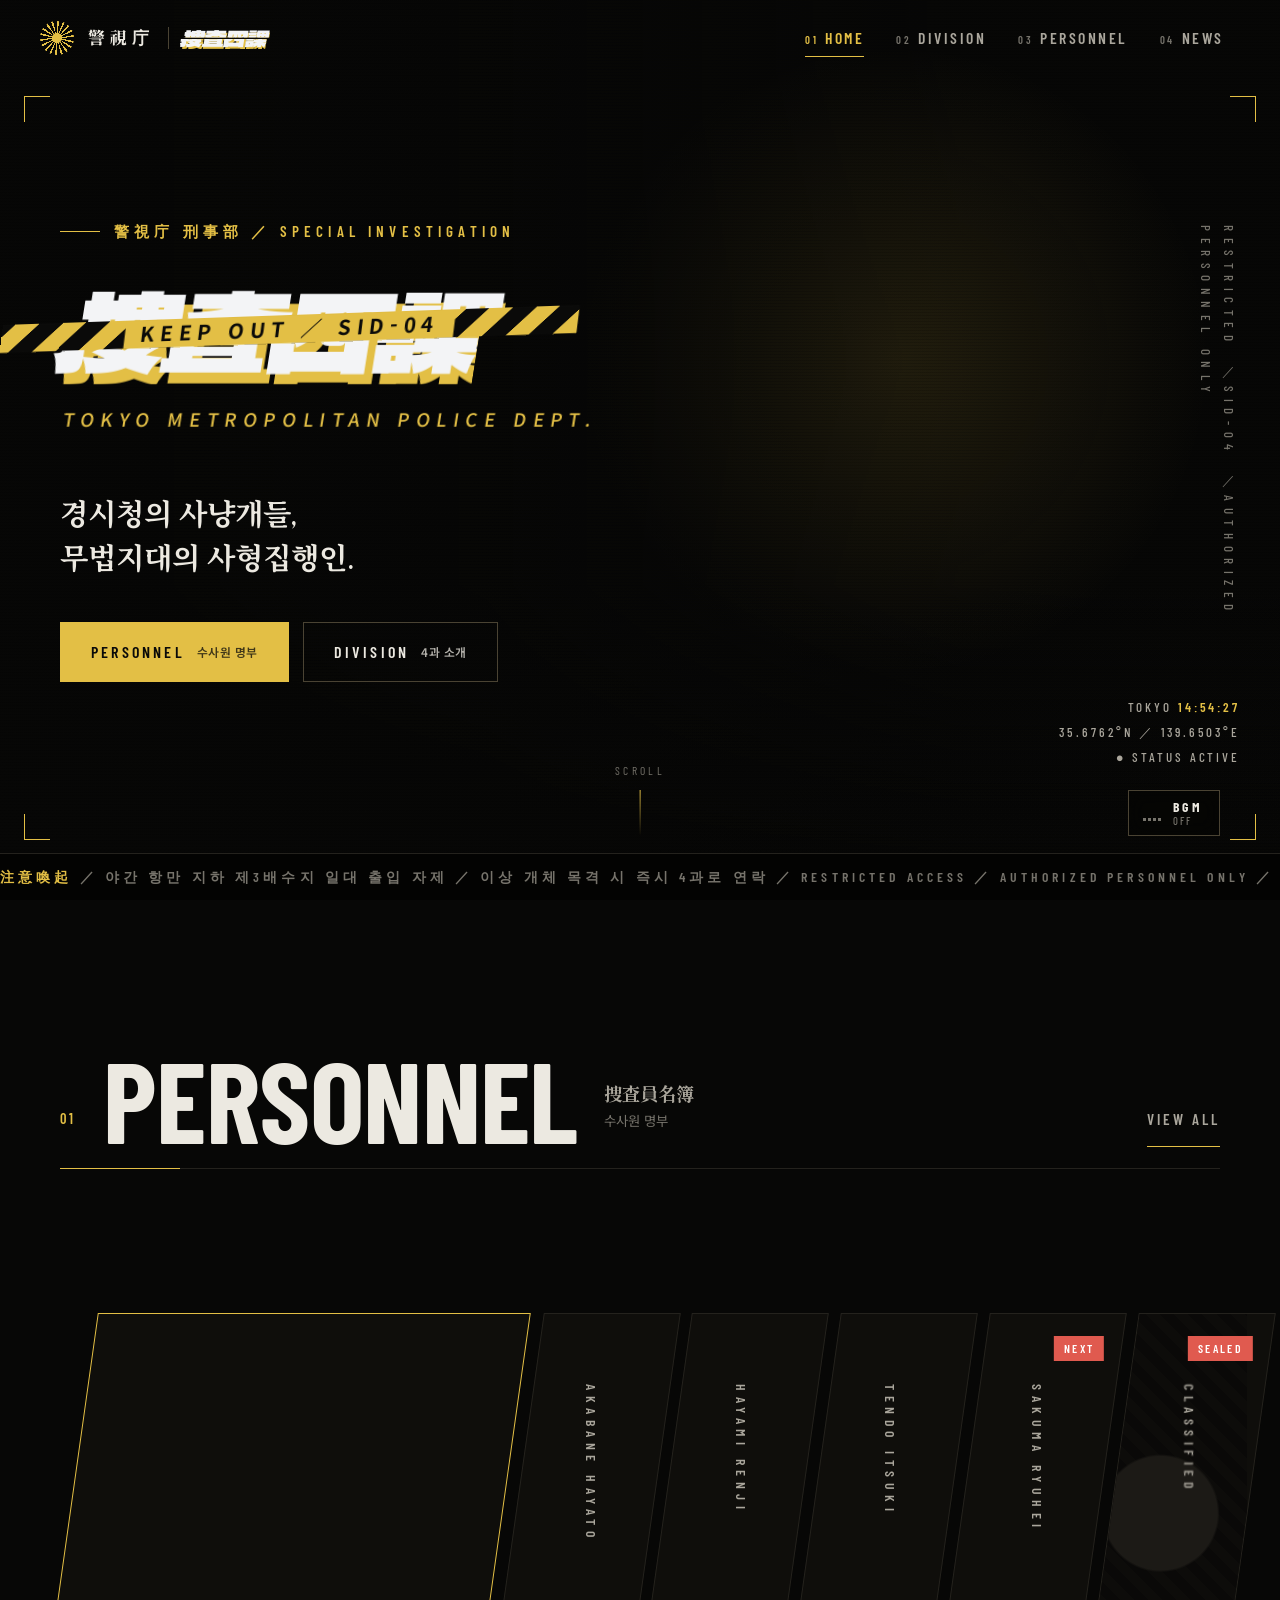
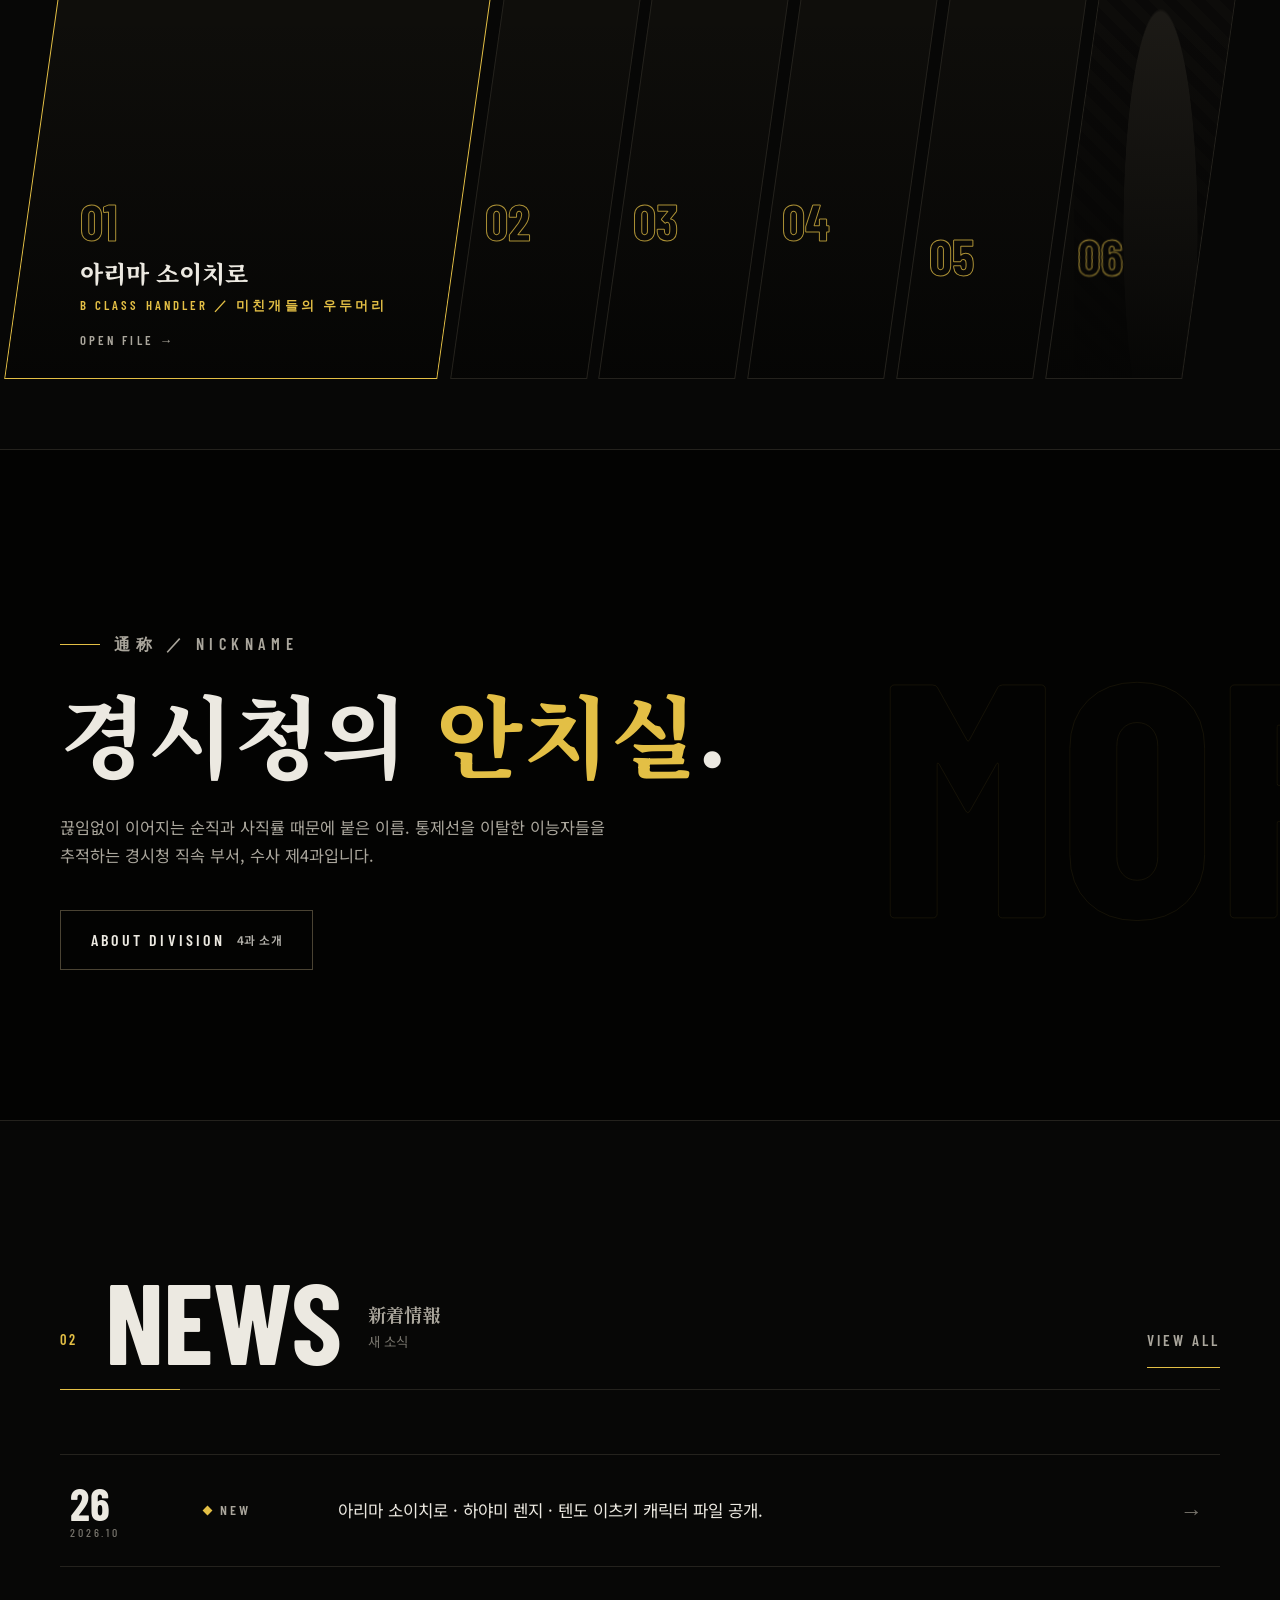
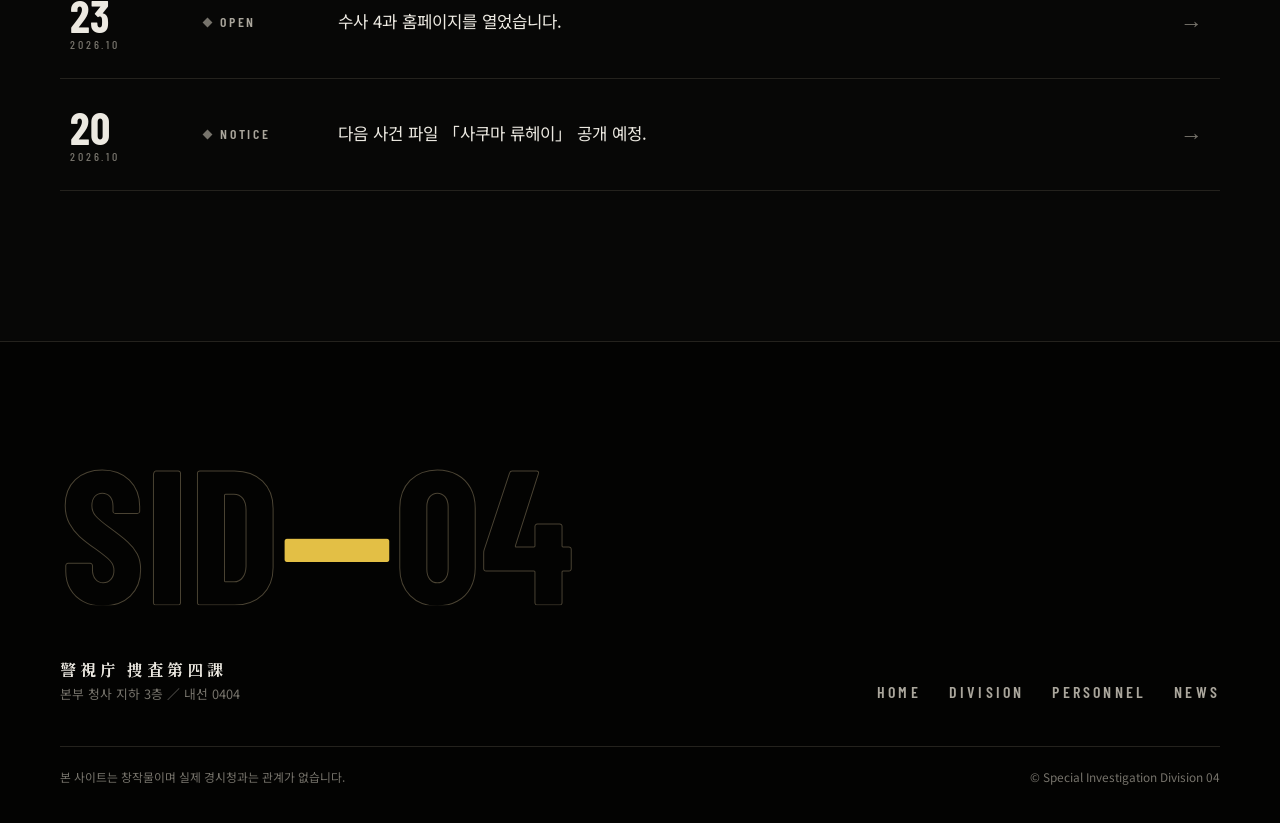
==== commit cad7be85: "Add files via upload" ====
--- a/index.html
+++ b/index.html
@@ -7,8 +7,8 @@
 <link rel="preconnect" href="https://fonts.googleapis.com">
 <link rel="preconnect" href="https://fonts.gstatic.com" crossorigin>
 <link href="https://fonts.googleapis.com/css2?family=Barlow+Condensed:wght@500;600;700&family=Dela+Gothic+One&family=Shippori+Mincho:wght@700;800&family=Noto+Serif+KR:wght@700;900&family=Noto+Sans+KR:wght@400;500;700&family=Noto+Sans+JP:wght@400;500;700&display=swap" rel="stylesheet">
-<link rel="stylesheet" href="style.css">
-<link rel="stylesheet" href="faces.css">
+<link rel="stylesheet" href="style.css?v=20261026b">
+<link rel="stylesheet" href="faces.css?v=20261026b">
 </head>
 <body>
 <div class="curtain" aria-hidden="true"><i></i><i></i><i></i><i></i><i></i><b></b></div>
@@ -96,6 +96,6 @@
   </div>
 </footer>
 
-<script src="script.js"></script>
+<script src="script.js?v=20261026b"></script>
 </body>
 </html>
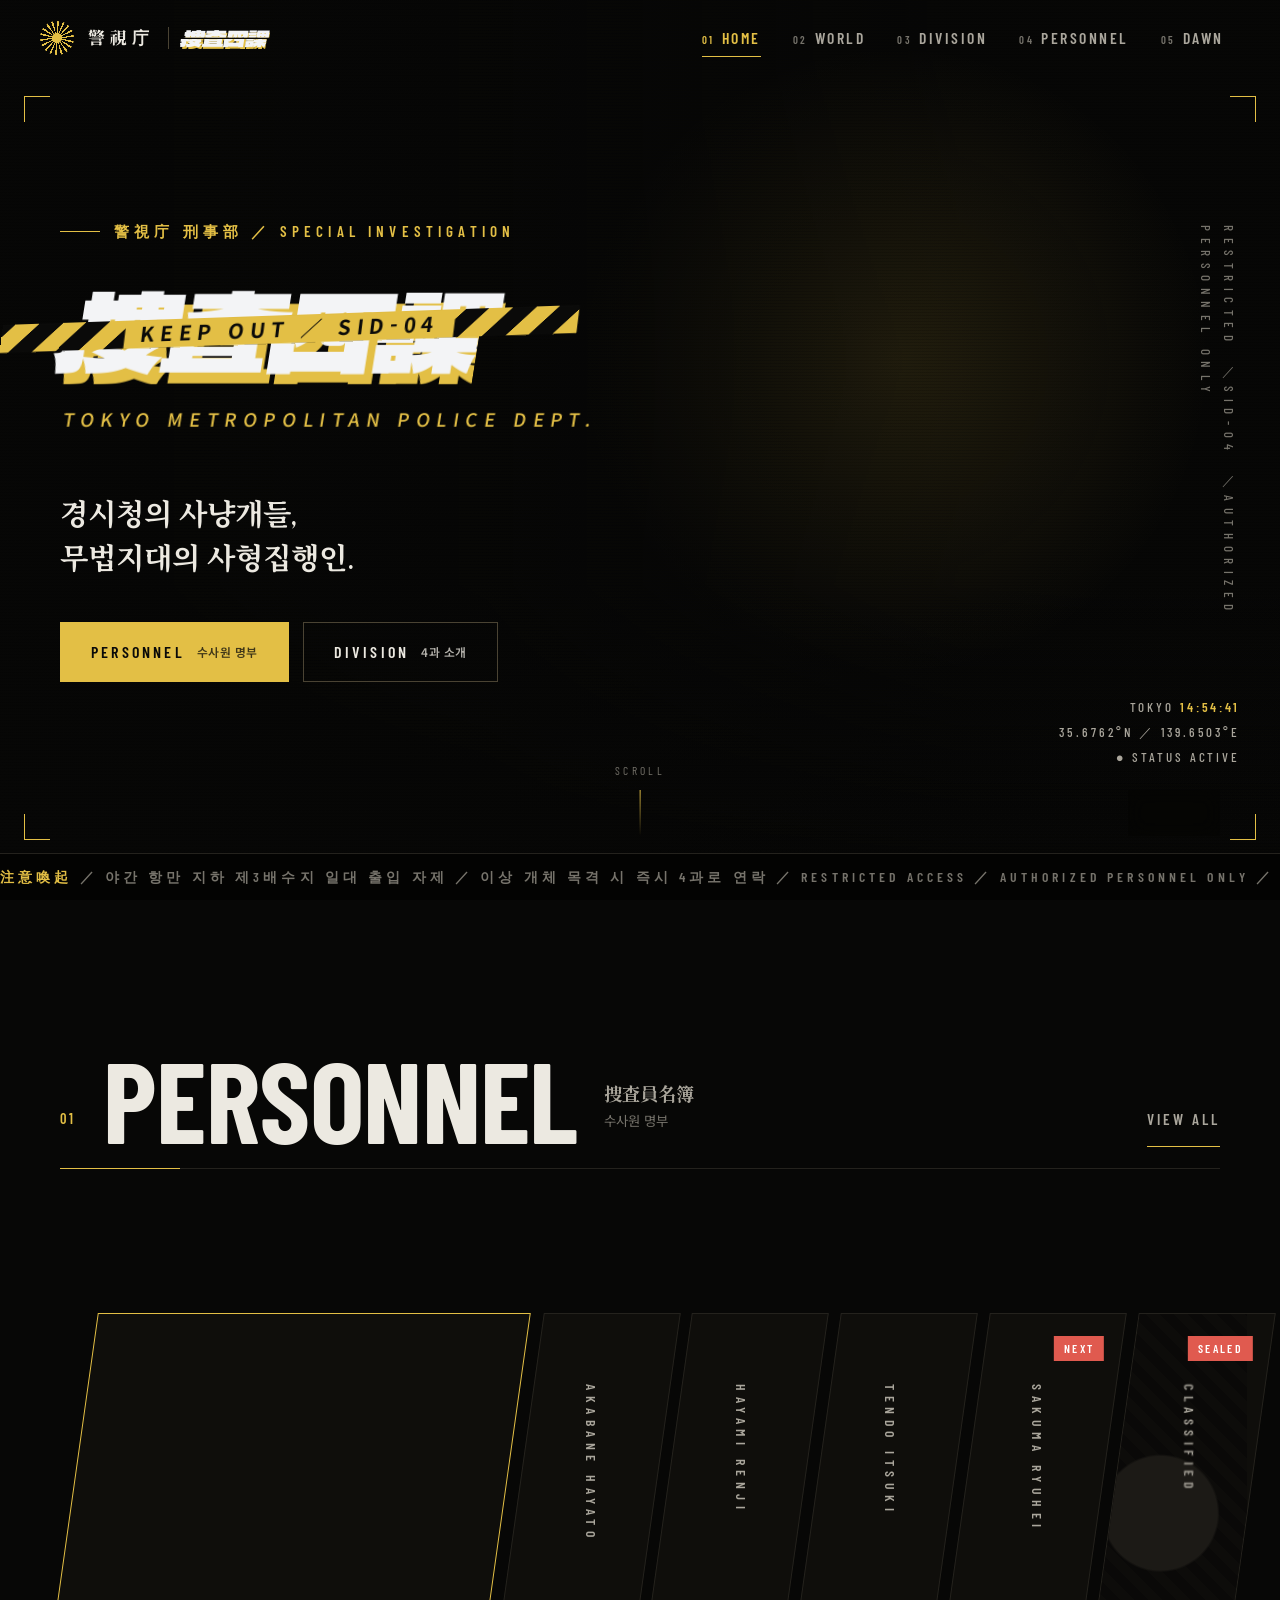
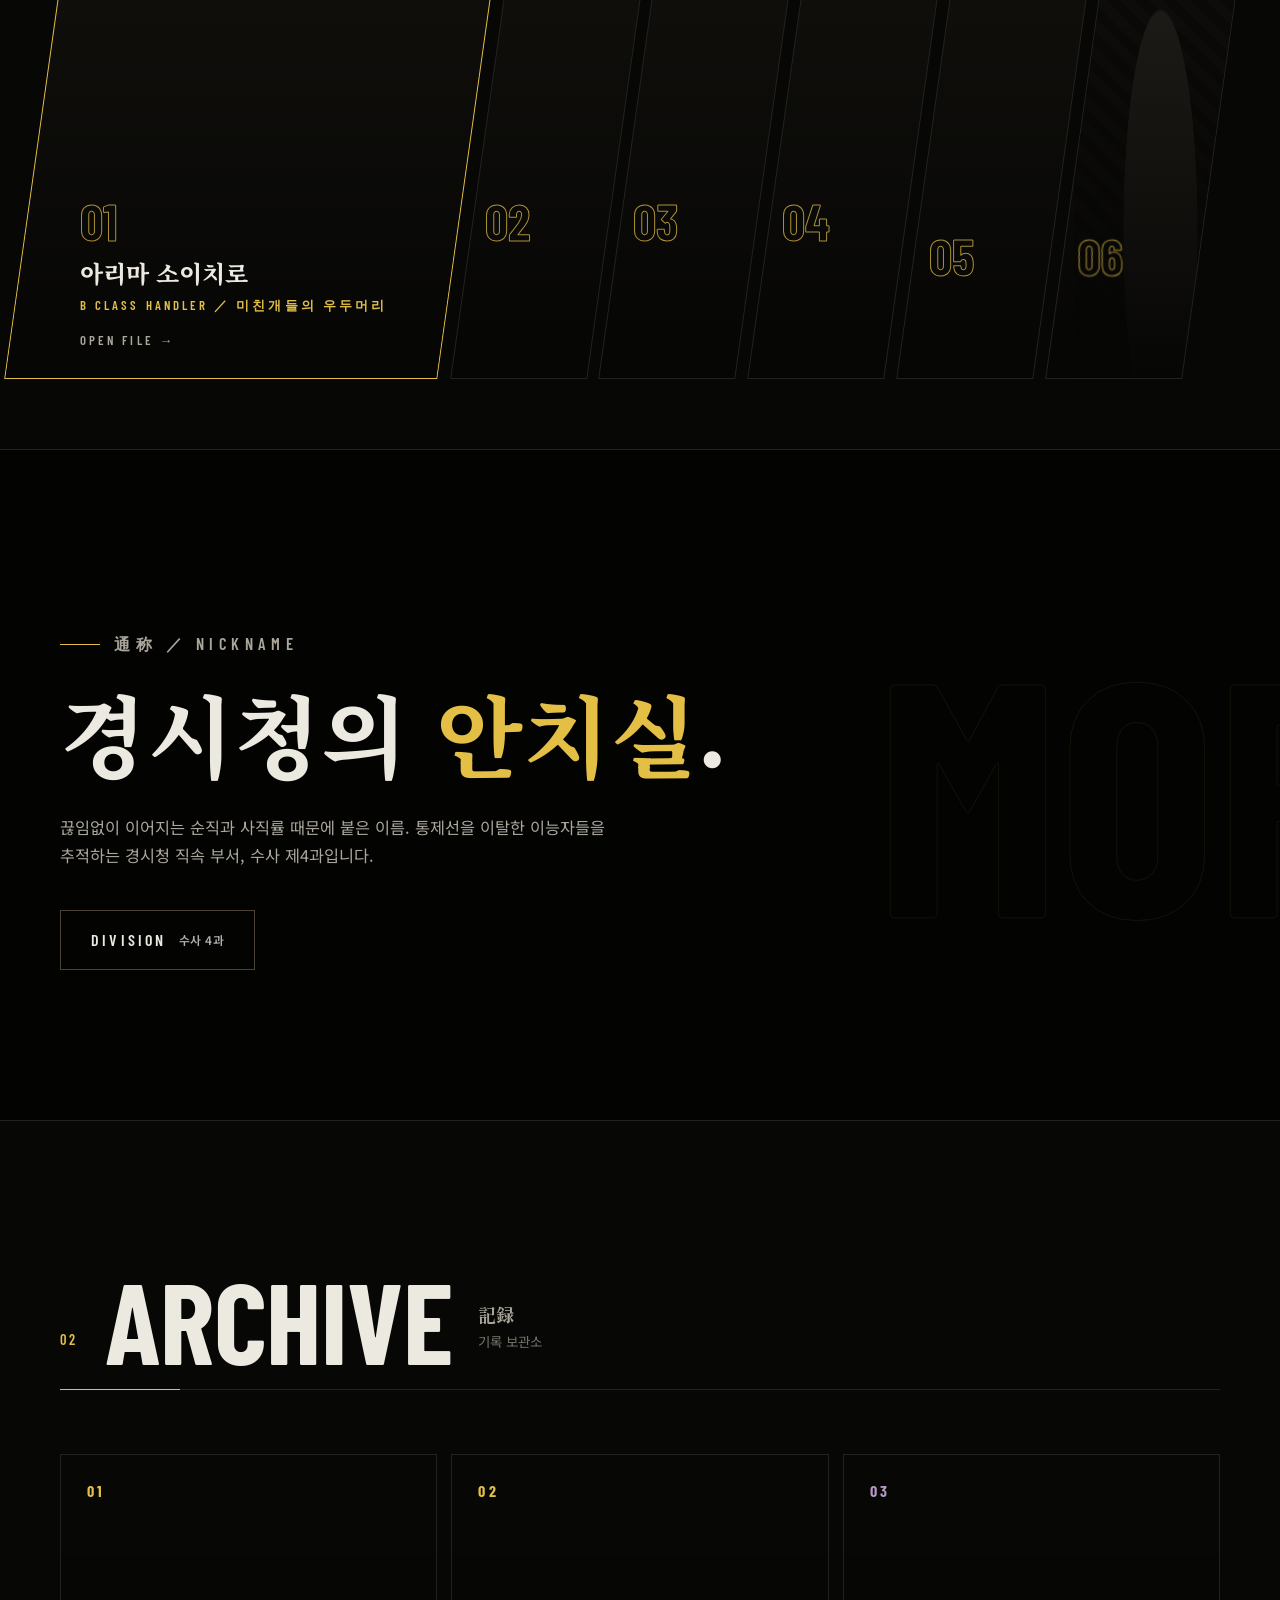
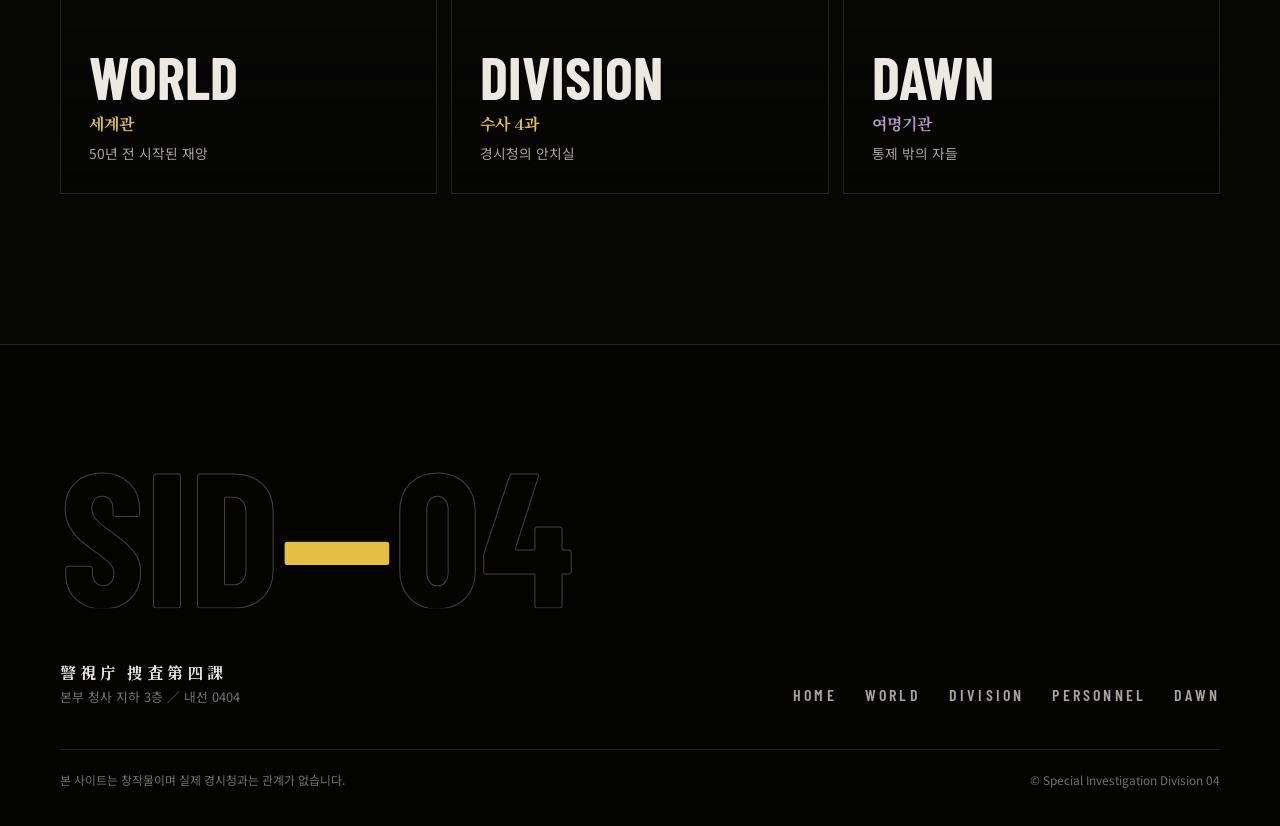
==== commit 685f4b8e: "Add files via upload" ====
--- a/index.html
+++ b/index.html
@@ -18,10 +18,10 @@
   <a class="gbrand" href="index.html" aria-label="警視庁 捜査四課 홈">
     <span class="emblem" aria-hidden="true"></span><span class="name">警視庁</span><span class="sep" aria-hidden="true"></span><div class="logo sm" role="img" aria-label="捜査四課"><div class="logo-word" aria-hidden="true"><div class="logo-half top"><span class="sh">捜査四課</span><span class="fg">捜査四課</span></div><div class="logo-half bot"><span class="sh">捜査四課</span><span class="fg">捜査四課</span></div><div class="logo-tape"><b>KEEP OUT ／ SID-04</b></div></div><div class="logo-sub" aria-hidden="true">TOKYO METROPOLITAN POLICE DEPT.</div></div>
   </a>
-  <nav class="gnav" aria-label="주 메뉴"><a href="index.html" aria-current="page"><i>01</i>HOME</a><a href="about.html"><i>02</i>DIVISION</a><a href="roster.html"><i>03</i>PERSONNEL</a><a href="news.html"><i>04</i>NEWS</a></nav>
+  <nav class="gnav" aria-label="주 메뉴"><a href="index.html" aria-current="page"><i>01</i>HOME</a><a href="world.html"><i>02</i>WORLD</a><a href="about.html"><i>03</i>DIVISION</a><a href="roster.html"><i>04</i>PERSONNEL</a><a href="dawn.html"><i>05</i>DAWN</a></nav>
   <button class="gmenu-btn" type="button" aria-expanded="false" aria-controls="gmenu" aria-label="메뉴 열기"><i></i><i></i></button>
 </header>
-<nav class="gmenu" id="gmenu" aria-label="모바일 메뉴"><a href="index.html" aria-current="page">HOME<small>01 ／ 홈</small></a><a href="about.html">DIVISION<small>02 ／ 4과 소개</small></a><a href="roster.html">PERSONNEL<small>03 ／ 수사원 명부</small></a><a href="news.html">NEWS<small>04 ／ 새 소식</small></a></nav>
+<nav class="gmenu" id="gmenu" aria-label="모바일 메뉴"><a href="index.html" aria-current="page">HOME<small>01 ／ 홈</small></a><a href="world.html">WORLD<small>02 ／ 세계관</small></a><a href="about.html">DIVISION<small>03 ／ 수사 4과</small></a><a href="roster.html">PERSONNEL<small>04 ／ 수사원 명부</small></a><a href="dawn.html">DAWN<small>05 ／ 여명기관</small></a></nav>
 
 <main>
   <section class="hero">
@@ -68,18 +68,18 @@
       <p class="kicker" data-r="left">通称 ／ NICKNAME</p>
       <p class="big" data-r="clip" style="margin-top:26px">경시청의 <em>안치실</em>.</p>
       <p data-r style="--d:.2s">끊임없이 이어지는 순직과 사직률 때문에 붙은 이름. 통제선을 이탈한 이능자들을 추적하는 경시청 직속 부서, 수사 제4과입니다.</p>
-      <div data-r style="--d:.35s;margin-top:40px"><a class="btn" href="about.html">ABOUT DIVISION <small>4과 소개</small></a></div>
+      <div data-r style="--d:.35s;margin-top:40px"><a class="btn" href="about.html">DIVISION <small>수사 4과</small></a></div>
     </div>
   </section>
 
   <section class="block">
     <div class="wrap">
-    <div class="shead"><span class="no">02</span><h2 class="split">NEWS</h2><p class="ko"><b>新着情報</b>새 소식</p><a class="tlink more" href="news.html">VIEW ALL</a></div>
-  <ul class="nlist" data-stagger>
-    <li><a href="roster.html"><time class="nd" datetime="2026-10-26">26<small>2026.10</small></time><span class="ncat new">NEW</span><span class="nt">아리마 소이치로 · 하야미 렌지 · 텐도 이츠키 캐릭터 파일 공개.</span><span class="narr" aria-hidden="true">→</span></a></li>
-    <li><a href="roster.html"><time class="nd" datetime="2026-10-23">23<small>2026.10</small></time><span class="ncat ">OPEN</span><span class="nt">수사 4과 홈페이지를 열었습니다.</span><span class="narr" aria-hidden="true">→</span></a></li>
-    <li><a href="roster.html"><time class="nd" datetime="2026-10-20">20<small>2026.10</small></time><span class="ncat ">NOTICE</span><span class="nt">다음 사건 파일 「사쿠마 류헤이」 공개 예정.</span><span class="narr" aria-hidden="true">→</span></a></li>
-  </ul>
+    <div class="shead"><span class="no">02</span><h2 class="split">ARCHIVE</h2><p class="ko"><b>記録</b>기록 보관소</p></div>
+      <div class="arch" data-stagger>
+        <a href="world.html" style="--img:url(https://i.imgur.com/Z6pr9WS.png)"><span>01</span><b>WORLD</b><i>세계관</i><em>50년 전 시작된 재앙</em></a>
+        <a href="about.html" style="--img:url(https://i.imgur.com/igZJerZ.png)"><span>02</span><b>DIVISION</b><i>수사 4과</i><em>경시청의 안치실</em></a>
+        <a href="dawn.html" class="purple" style="--img:url(https://i.imgur.com/x28cMNs.png)"><span>03</span><b>DAWN</b><i>여명기관</i><em>통제 밖의 자들</em></a>
+      </div>
     </div>
   </section>
 
@@ -90,7 +90,7 @@
     <div class="fbig" aria-hidden="true" data-r>SID<span>—</span>04</div>
     <div class="frow">
       <div class="fmeta"><b>警視庁 捜査第四課</b>본부 청사 지하 3층 ／ 내선 0404</div>
-      <nav class="flinks" aria-label="하단 메뉴"><a href="index.html">HOME</a><a href="about.html">DIVISION</a><a href="roster.html">PERSONNEL</a><a href="news.html">NEWS</a></nav>
+      <nav class="flinks" aria-label="하단 메뉴"><a href="index.html">HOME</a><a href="world.html">WORLD</a><a href="about.html">DIVISION</a><a href="roster.html">PERSONNEL</a><a href="dawn.html">DAWN</a></nav>
     </div>
     <div class="fnote"><span>본 사이트는 창작물이며 실제 경시청과는 관계가 없습니다.</span><span>© Special Investigation Division 04</span></div>
   </div>
--- a/style.css
+++ b/style.css
@@ -753,3 +753,155 @@
   .sel .img-bg{left:0;right:0;transform:none}
   .sel .img{background-size:var(--mz,cover);background-position:var(--cx,50%) var(--my,22%)}
 }
+
+/* ── 체이서 · 체인 · 핸들러 3단 ── */
+.trio{position:relative;display:grid;grid-template-columns:minmax(0,1fr) minmax(0,1fr) minmax(0,1fr);gap:0;align-items:stretch}
+.trio .def{display:flex;flex-direction:column;border:1px solid var(--line)}
+.trio .def + .def{border-left:0}
+.trio .def ul{margin-top:auto;padding-top:0}
+.trio .def p:not(.en){margin-bottom:22px}
+.trio .def.chain{background:linear-gradient(180deg,rgba(227,191,69,.07),transparent 60%),var(--bg);border-color:rgba(227,191,69,.45);border-left:1px solid rgba(227,191,69,.45);z-index:1}
+.trio .def.chain + .def{border-left:0}
+.trio .def.chain h3{color:var(--yellow)}
+.trio::before,.trio::after{content:"";position:absolute;top:50%;width:28px;height:1px;background:var(--yellow);z-index:2}
+.trio::before{left:calc(33.333% - 14px)}
+.trio::after{left:calc(66.666% - 14px)}
+.igrid.two{grid-template-columns:repeat(2,minmax(0,1fr))}
+@media (max-width:980px){
+  .trio{grid-template-columns:1fr}
+  .trio .def + .def{border-left:1px solid var(--line);border-top:0}
+  .trio .def.chain{border-left-color:rgba(227,191,69,.45)}
+  .trio::before,.trio::after{display:none}
+  .igrid.two{grid-template-columns:1fr}
+}
+.trio .def ul{margin-top:0}
+.trio .def p:not(.en){margin-bottom:22px;min-height:7em}
+.trio::before,.trio::after{top:108px}
+@media (max-width:980px){.trio .def p:not(.en){min-height:0}}
+
+/* ── 위협: 가로형 기밀 파일 ── */
+.hlist{display:flex;flex-direction:column;gap:28px}
+.hcard{--c:var(--yellow);position:relative;display:grid;grid-template-columns:minmax(0,5fr) minmax(0,7fr);min-height:340px;border:1px solid var(--line);background:var(--bg-2);overflow:hidden;isolation:isolate}
+.hcard.red{--c:var(--alert)}
+.hcard.purple{--c:#b597c4}
+.hcard::before{content:"";position:absolute;left:0;top:0;bottom:0;width:3px;background:var(--c);z-index:3}
+.hcard:nth-child(even){grid-template-columns:minmax(0,7fr) minmax(0,5fr)}
+.hcard:nth-child(even) .hpic{order:2;clip-path:polygon(12% 0,100% 0,100% 100%,0 100%)}
+.hcard:nth-child(even)::before{left:auto;right:0}
+.hpic{position:relative;overflow:hidden;clip-path:polygon(0 0,100% 0,88% 100%,0 100%);background:#0a0908}
+.hpic-in{position:absolute;inset:0;background:center 30%/cover no-repeat;filter:grayscale(.5) brightness(.75);scale:1.15;transition:scale 1.6s var(--ease),filter .6s}
+.hcard.in .hpic-in{scale:1}
+.hcard:hover .hpic-in{filter:none}
+.hpic::after{content:"";position:absolute;inset:0;background:repeating-linear-gradient(0deg,transparent 0 2px,rgba(0,0,0,.18) 2px 3px),linear-gradient(90deg,transparent 60%,rgba(15,14,11,.6))}
+.hcard:nth-child(even) .hpic::after{background:repeating-linear-gradient(0deg,transparent 0 2px,rgba(0,0,0,.18) 2px 3px),linear-gradient(270deg,transparent 60%,rgba(15,14,11,.6))}
+.hcode{position:absolute;z-index:2;left:22px;bottom:14px;font-family:var(--cond);font-weight:700;font-size:clamp(2.4rem,4.4vw,3.8rem);line-height:1;color:transparent;-webkit-text-stroke:1px var(--c);opacity:.8;white-space:nowrap}
+.hbody{position:relative;display:flex;flex-direction:column;justify-content:center;padding:40px 44px}
+.hbody > *{opacity:0;translate:0 20px;transition:opacity .8s var(--ease),translate .9s var(--ease)}
+.hcard.in .hbody > *{opacity:1;translate:0 0}
+.hcard.in .hbody > *:nth-child(2){transition-delay:.08s}.hcard.in .hbody > *:nth-child(3){transition-delay:.16s}.hcard.in .hbody > *:nth-child(4){transition-delay:.24s}
+.htag{font-family:var(--cond);font-weight:600;font-size:.8rem;letter-spacing:.26em;color:var(--c)}
+.hbody h3{margin-top:6px;font-family:var(--serif);font-weight:800;font-size:clamp(1.8rem,3vw,2.4rem);line-height:1.2}
+.hbody h3 small{margin-left:12px;font-family:var(--cond);font-weight:600;font-size:.9rem;letter-spacing:.2em;color:var(--muted)}
+.hdesc{margin-top:14px;color:var(--sub);font-size:.95rem;max-width:36em}
+.hbody ul{list-style:none;display:grid;grid-template-columns:repeat(2,minmax(0,1fr));gap:0 24px;margin-top:22px;border-top:1px solid var(--line)}
+.hbody li{position:relative;padding:10px 0 10px 18px;border-bottom:1px solid var(--line);font-size:.88rem}
+.hbody li::before{content:"";position:absolute;left:2px;top:1.15em;width:6px;height:6px;transform:rotate(45deg);background:var(--c)}
+/* 등장: 그림이 옆에서 열림 */
+.hcard[data-r]{opacity:1;transform:none}
+.hcard .hpic{transition:clip-path 1.2s var(--ease)}
+.hcard:not(.in) .hpic{clip-path:polygon(0 0,0 0,0 100%,0 100%)}
+.hcard:nth-child(even):not(.in) .hpic{clip-path:polygon(100% 0,100% 0,100% 100%,100% 100%)}
+@media (max-width:900px){
+  .hcard,.hcard:nth-child(even){grid-template-columns:1fr}
+  .hcard:nth-child(even) .hpic{order:0}
+  .hpic,.hcard:nth-child(even) .hpic{height:220px;clip-path:polygon(0 0,100% 0,100% 88%,0 100%)}
+  .hbody{padding:26px 22px 30px}
+  .hbody ul{grid-template-columns:1fr}
+  .hcard::before,.hcard:nth-child(even)::before{left:0;right:auto}
+}
+
+/* ── 소개: 이미지 띠 ── */
+.band{position:relative;height:clamp(220px,32vw,380px);margin-top:60px;overflow:hidden;border:1px solid var(--line)}
+.band-img{position:absolute;inset:-10% 0;background:center 35%/cover no-repeat;filter:grayscale(.4) brightness(.7);scale:1.12;transition:scale 2s var(--ease)}
+.band.in .band-img{scale:1}
+.band::after{content:"";position:absolute;inset:0;background:repeating-linear-gradient(0deg,transparent 0 2px,rgba(0,0,0,.2) 2px 3px),linear-gradient(90deg,rgba(7,7,6,.85),transparent 40%,transparent 60%,rgba(7,7,6,.85))}
+.band-l,.band-r{position:absolute;z-index:2;font-family:var(--cond);font-weight:600;font-size:.86rem;letter-spacing:.26em}
+.band-l{left:26px;top:22px;color:var(--yellow)}
+.band-r{right:26px;bottom:22px;color:var(--sub)}
+.band-tape{position:absolute;z-index:2;left:-5%;right:-5%;top:58%;height:30px;transform:rotate(-3deg);display:flex;align-items:center;overflow:hidden;
+  background:repeating-linear-gradient(-45deg,var(--yellow) 0 14px,#0a0a09 14px 28px)}
+.band-tape b{display:block;width:max-content;padding:0 18px;margin-left:20%;background:var(--yellow);color:#0a0a09;font-family:var(--cond);font-weight:700;font-size:.9rem;letter-spacing:.3em;line-height:30px;white-space:nowrap;animation:marq 30s linear infinite}
+
+/* ── 소개: 숫자 ── */
+.stats{display:grid;grid-template-columns:repeat(3,minmax(0,1fr));gap:1px;margin-top:56px;background:var(--line);border:1px solid var(--line)}
+.stats > div{padding:30px 28px;background:var(--bg)}
+.stats b{display:flex;align-items:baseline;gap:10px;font-family:var(--cond);font-weight:700;font-size:clamp(3.4rem,7vw,5.6rem);line-height:.9;color:var(--text);font-variant-numeric:tabular-nums}
+.stats b i{font-style:normal;font-size:1rem;letter-spacing:.24em;color:var(--yellow)}
+.stats p{margin-top:10px;font-size:.9rem;color:var(--sub)}
+
+/* ── 소개: 트레이스 텍스트 ── */
+.tx{display:grid;grid-template-columns:minmax(0,5fr) minmax(0,7fr);gap:60px;align-items:start}
+.tx-big{font-family:var(--serif);font-weight:800;font-size:clamp(1.8rem,3.6vw,3rem);line-height:1.35}
+.tx-big em{font-style:normal;color:var(--yellow)}
+.tx-rows{list-style:none;margin-top:30px;border-top:1px solid var(--line)}
+.tx-rows li{display:grid;grid-template-columns:3em 6em minmax(0,1fr);gap:14px;align-items:baseline;padding:18px 4px;border-bottom:1px solid var(--line)}
+.tx-rows span{font-family:var(--cond);font-weight:700;font-size:1.3rem;color:transparent;-webkit-text-stroke:1px var(--yellow)}
+.tx-rows b{font-family:var(--serif);font-weight:800;font-size:1.05rem}
+.tx-rows p{font-size:.92rem;color:var(--sub)}
+@media (max-width:900px){
+  .tx{grid-template-columns:1fr;gap:30px}
+  .stats{grid-template-columns:1fr}
+  .tx-rows li{grid-template-columns:2.4em minmax(0,1fr)}
+  .tx-rows p{grid-column:2}
+  .band-r{display:none}
+}
+
+/* ── 홈: 기록 보관소 ── */
+.arch{display:grid;grid-template-columns:repeat(3,minmax(0,1fr));gap:14px}
+.arch a{position:relative;display:flex;flex-direction:column;justify-content:flex-end;min-height:340px;padding:28px;border:1px solid var(--line);overflow:hidden;isolation:isolate;transition:border-color .5s}
+.arch a::before{content:"";position:absolute;inset:0;z-index:-2;background:var(--img) center 30%/cover no-repeat;filter:grayscale(.7) brightness(.45);transition:filter .6s,scale 1.2s var(--ease)}
+.arch a::after{content:"";position:absolute;inset:0;z-index:-1;background:linear-gradient(0deg,rgba(5,5,4,.95),transparent 70%)}
+.arch a:hover{border-color:var(--yellow)}
+.arch a:hover::before{filter:none;scale:1.05}
+.arch a.purple:hover{border-color:#9a78aa}
+.arch span{position:absolute;top:22px;left:26px;font-family:var(--cond);font-weight:700;font-size:1rem;letter-spacing:.2em;color:var(--yellow)}
+.arch a.purple span,.arch a.purple i{color:#b597c4}
+.arch b{font-family:var(--cond);font-weight:700;font-size:clamp(2.6rem,4.6vw,3.8rem);line-height:.9}
+.arch i{margin-top:6px;font-style:normal;font-family:var(--serif);font-weight:700;color:var(--yellow)}
+.arch em{margin-top:4px;font-style:normal;font-size:.86rem;color:var(--sub)}
+@media (max-width:900px){.arch{grid-template-columns:1fr}.arch a{min-height:220px}}
+
+/* ── 수사 4과: 다음 안내 ── */
+.cta-block{border-top:1px solid var(--line)}
+.big-link{margin-top:20px;font-family:var(--serif);font-weight:800;font-size:clamp(1.6rem,4vw,3rem)}
+.big-link a{background:linear-gradient(var(--yellow),var(--yellow)) 0 100%/0 2px no-repeat;transition:background-size .6s var(--ease),color .3s}
+.big-link a:hover{color:var(--yellow);background-size:100% 2px}
+.big-link span{display:inline-block;transition:translate .5s var(--ease)}
+.big-link a:hover span{translate:10px 0}
+
+/* ── 여명기관 페이지: 보라 계열 ── */
+body.dawn-page main{--yellow:#b597c4}
+body.dawn-page .phead .bgword{-webkit-text-stroke-color:rgba(181,151,196,.14)}
+.figs{display:grid;grid-template-columns:repeat(2,minmax(0,1fr));gap:22px}
+.fig{display:grid;grid-template-columns:minmax(0,4fr) minmax(0,6fr);border:1px solid rgba(154,120,170,.35);background:var(--bg-2);overflow:hidden}
+.fig-pic{position:relative;min-height:440px;background:center top/cover no-repeat;filter:grayscale(.3)}
+.fig-pic::after{content:"";position:absolute;inset:0;background:linear-gradient(90deg,transparent 60%,var(--bg-2)),repeating-linear-gradient(0deg,transparent 0 2px,rgba(0,0,0,.18) 2px 3px)}
+.fig-pic span{position:absolute;z-index:1;left:14px;top:14px;padding:2px 10px;background:#9a78aa;color:#0a0a09;font-family:var(--cond);font-weight:700;font-size:.74rem;letter-spacing:.2em}
+.fig-body{padding:30px 28px 30px 20px}
+.fig-body h3{font-family:var(--serif);font-weight:800;font-size:1.7rem;line-height:1.2}
+.fig-body h3 small{display:block;margin-top:4px;font-size:.9rem;color:#b597c4;letter-spacing:.14em}
+.fig-quote{position:relative;margin-top:16px;padding-left:16px;border-left:2px solid #9a78aa;font-family:var(--serif);font-weight:700;font-size:1.02rem;line-height:1.6;color:var(--text)}
+.fig-chips{display:flex;flex-wrap:wrap;gap:6px;margin-top:16px}
+.fig-chips span{padding:2px 10px;border:1px solid var(--line-2);font-size:.74rem;color:var(--sub)}
+.fig-ab{margin-top:18px;padding:14px 16px;background:rgba(154,120,170,.08);border-left:2px solid #9a78aa}
+.fig-ab small{display:block;font-family:var(--cond);font-weight:600;font-size:.72rem;letter-spacing:.22em;color:#b597c4}
+.fig-ab b{display:block;margin-top:2px;font-family:var(--serif);font-weight:800;font-size:1.15rem}
+.fig-ab p{margin-top:6px;font-size:.86rem;color:var(--sub)}
+.fig-dl{margin-top:14px;border-top:1px solid var(--line)}
+.fig-dl div{display:grid;grid-template-columns:5em minmax(0,1fr);gap:12px;padding:10px 0;border-bottom:1px solid var(--line);font-size:.86rem}
+.fig-dl dt{color:#b597c4;font-weight:500}
+.fig-dl dd{color:var(--sub)}
+@media (max-width:1100px){.figs{grid-template-columns:1fr}}
+@media (max-width:620px){.fig{grid-template-columns:1fr}.fig-pic{min-height:300px}.fig-pic::after{background:linear-gradient(0deg,var(--bg-2),transparent 50%)}.fig-body{padding:22px}}
+@media (max-width:980px){.gnav{display:none}.gmenu-btn{display:block}}
+.gmenu.open a:nth-child(5){transition-delay:.32s}
--- a/faces.css
+++ b/faces.css
@@ -2,8 +2,8 @@
    tune.html 에서 맞춘 뒤 나온 내용을 이 파일에 통째로 붙여 넣으면 됩니다.
    --cz 카드 확대(%)   --cx 카드 가로 위치   --cy 카드 세로 위치
    --tz 썸네일 확대(%) --tx 썸네일 가로 위치 --ty 썸네일 세로 위치 */
-[data-face="arima"]{--cz:120%;--cx:50%;--cy:15%;--tz:110%;--tx:50%;--ty:10%}
-[data-face="hayato"]{--cz:120%;--cx:50%;--cy:15%;--tz:110%;--tx:50%;--ty:10%}
-[data-face="renji"]{--cz:120%;--cx:50%;--cy:15%;--tz:110%;--tx:50%;--ty:10%}
+[data-face="arima"]{--cz:86%;--cx:50%;--cy:0%;--tz:110%;--tx:50%;--ty:10%}
+[data-face="hayato"]{--cz:110%;--cx:50%;--cy:10%;--tz:110%;--tx:50%;--ty:10%}
+[data-face="renji"]{--cz:86%;--cx:50%;--cy:0%;--tz:110%;--tx:50%;--ty:10%}
 [data-face="itsuki"]{--cz:120%;--cx:50%;--cy:15%;--tz:110%;--tx:50%;--ty:10%}
 [data-face="sakuma"]{--cz:120%;--cx:50%;--cy:15%;--tz:110%;--tx:50%;--ty:10%}
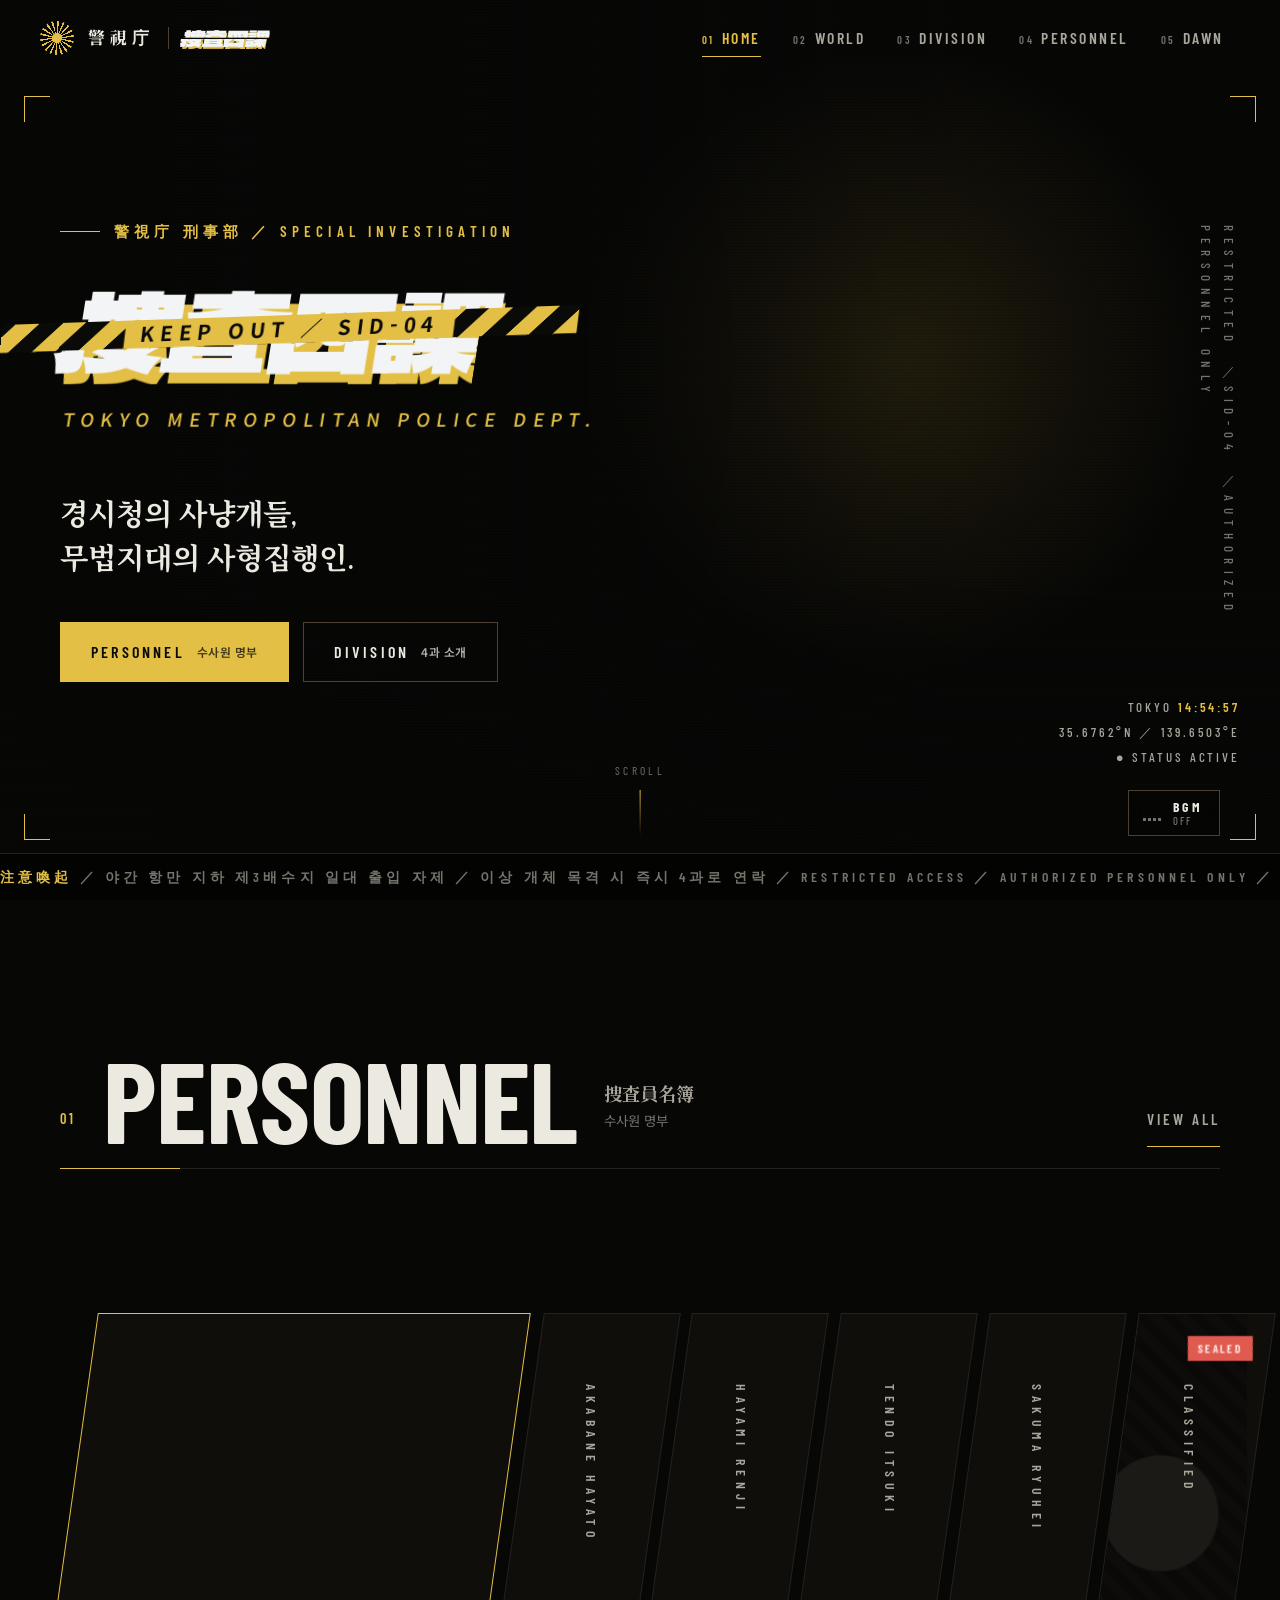
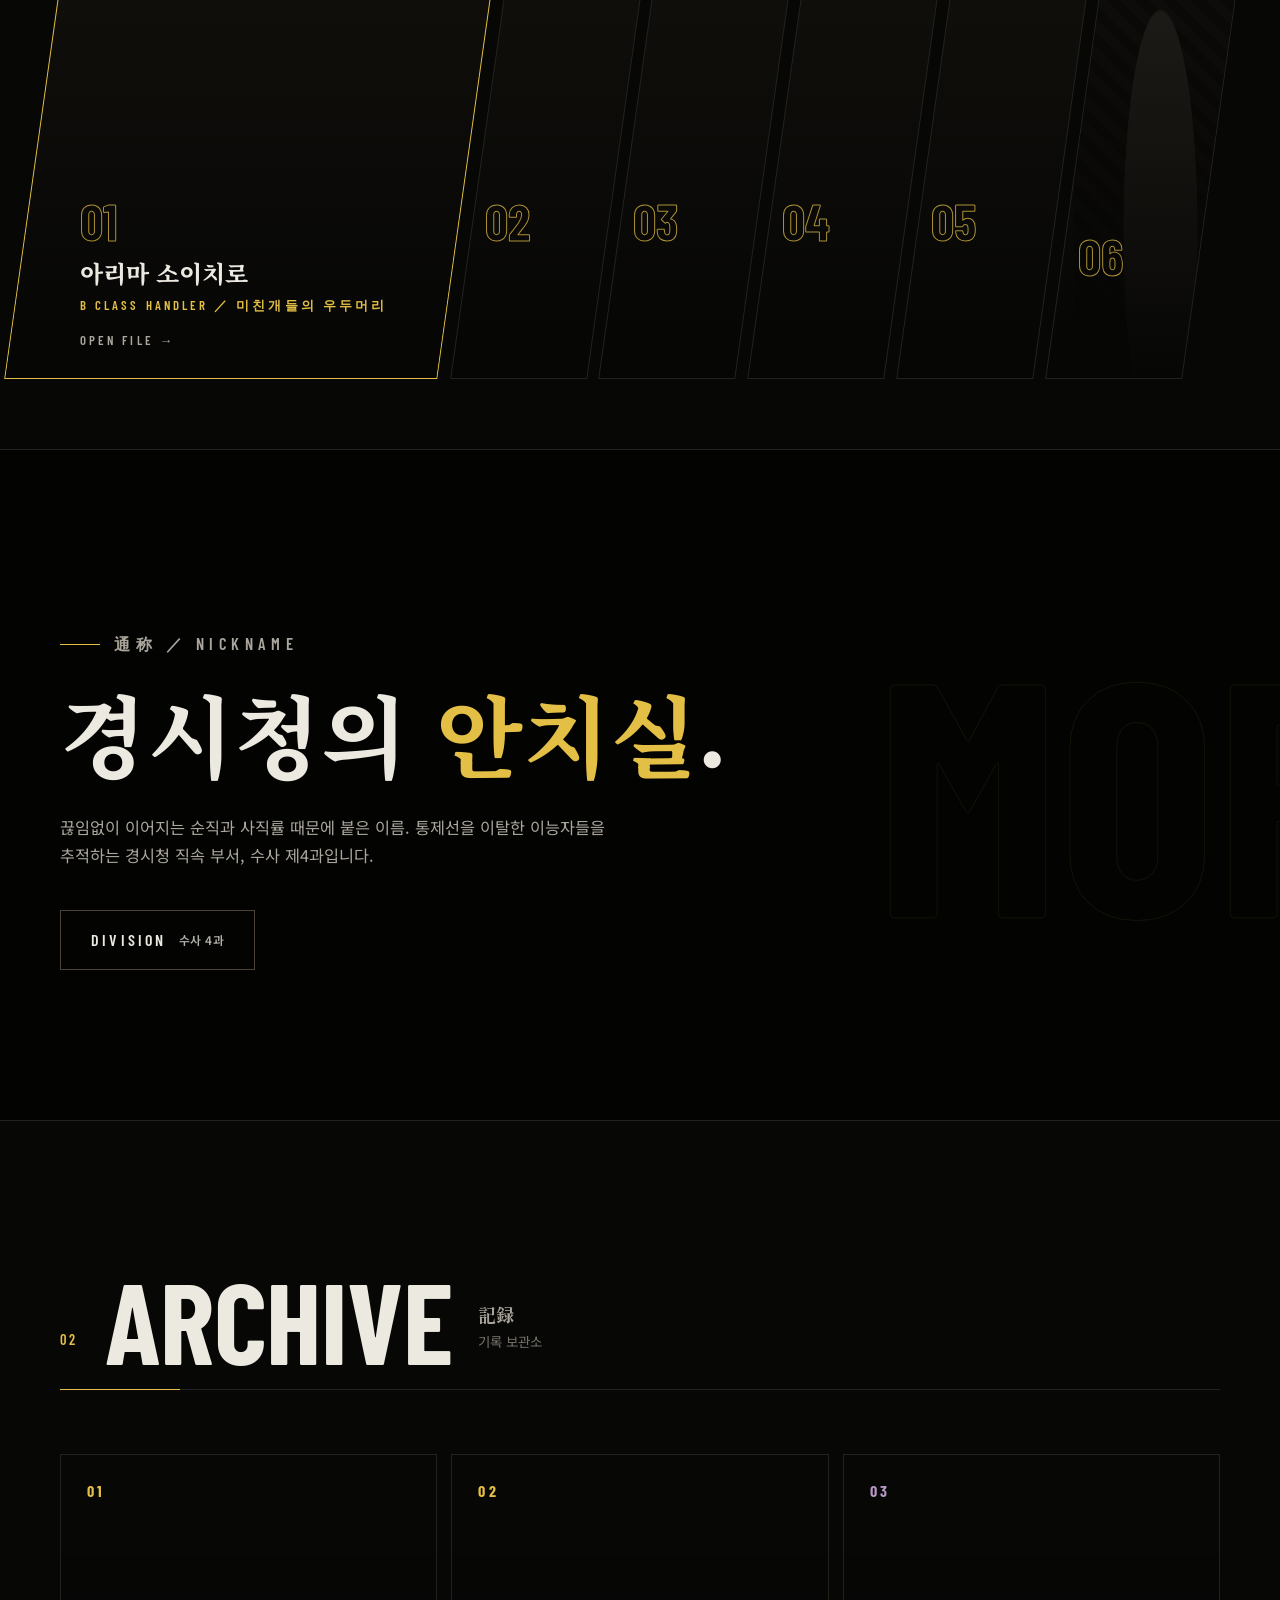
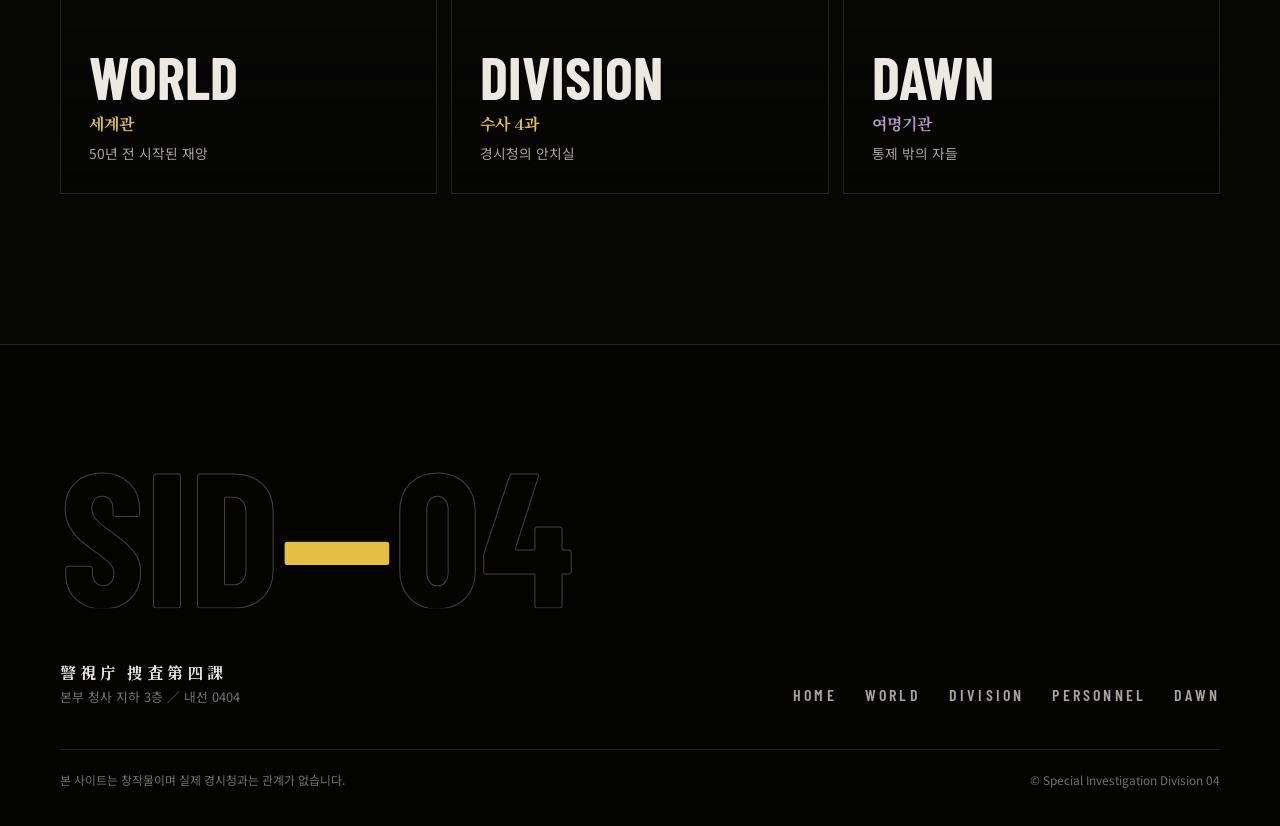
==== commit 54373897: "Add files via upload" ====
--- a/index.html
+++ b/index.html
@@ -57,7 +57,7 @@
     <a href="hayato.html" data-face="hayato" style="--img:url(https://i.imgur.com/hTiQClF.png)"><div class="img-bg"></div><div class="img"></div><div class="fade"></div><span class="vt">AKABANE HAYATO</span><div class="meta"><div class="num">02</div><div class="nm">아카바네 하야토</div><div class="rm">S CLASS CHASER ／ 4과의 광견</div><span class="go">OPEN FILE →</span></div></a>
     <a href="renji.html" data-face="renji" style="--img:url(https://i.imgur.com/YAdehYs.png)"><div class="img-bg"></div><div class="img"></div><div class="fade"></div><span class="vt">HAYAMI RENJI</span><div class="meta"><div class="num">03</div><div class="nm">하야미 렌지</div><div class="rm">S CLASS CHASER ／ 4과에서 가장 가벼운 남자</div><span class="go">OPEN FILE →</span></div></a>
     <a href="itsuki.html" data-face="itsuki" style="--img:url(https://i.imgur.com/zacmJ2r.png)"><div class="img-bg"></div><div class="img"></div><div class="fade"></div><span class="vt">TENDO ITSUKI</span><div class="meta"><div class="num">04</div><div class="nm">텐도 이츠키</div><div class="rm">S CLASS HANDLER ／ 천재 정비사</div><span class="go">OPEN FILE →</span></div></a>
-    <div class="sealed" tabindex="0" data-face="sakuma" style="--img:url(https://i.imgur.com/d9tq0cH.png)"><div class="img-bg"></div><div class="img"></div><div class="fade"></div><span class="lock">NEXT</span><span class="vt">SAKUMA RYUHEI</span><div class="meta"><div class="num">05</div><div class="nm">사쿠마 류헤이</div><div class="rm">NEXT CASE FILE ／ 공개 예정</div></div></div>
+    <a href="sakuma.html" data-face="sakuma" style="--img:url(https://i.imgur.com/d9tq0cH.png)"><div class="img-bg"></div><div class="img"></div><div class="fade"></div><span class="vt">SAKUMA RYUHEI</span><div class="meta"><div class="num">05</div><div class="nm">사쿠마 류헤이</div><div class="rm">A CLASS CHASER ／ 4과의 유일한 상식인</div><span class="go">OPEN FILE →</span></div></a>
     <div class="unknown" tabindex="0" data-face="unknown"><div class="img-bg"></div><div class="img"></div><div class="fade"></div><span class="lock">SEALED</span><span class="vt">CLASSIFIED</span><div class="meta"><div class="num">06</div><div class="nm">？？？</div><div class="rm">CLASSIFIED ／ 미공개</div></div></div>
   </div>
   </section>
--- a/style.css
+++ b/style.css
@@ -905,3 +905,65 @@
 @media (max-width:620px){.fig{grid-template-columns:1fr}.fig-pic{min-height:300px}.fig-pic::after{background:linear-gradient(0deg,var(--bg-2),transparent 50%)}.fig-body{padding:22px}}
 @media (max-width:980px){.gnav{display:none}.gmenu-btn{display:block}}
 .gmenu.open a:nth-child(5){transition-delay:.32s}
+.sel .img{background-size:var(--cs,auto var(--cz,120%))}
+
+/* ═════════════ 캐릭터 페이지: 반신 일러스트(게임 캐릭터 소개풍) ═════════════ */
+.stage.cut .st-bg{inset:0;filter:none;transform:none;background:
+  radial-gradient(ellipse 45% 60% at 68% 50%,rgba(227,191,69,.16),transparent 70%),
+  radial-gradient(ellipse 80% 60% at 70% 110%,rgba(227,191,69,.12),transparent 60%),
+  linear-gradient(115deg,#0c0b08 0%,#060605 55%,#0d0b07 100%)}
+.stage.cut .st-bg::after{content:"";position:absolute;inset:0;background-image:linear-gradient(rgba(227,191,69,.05) 1px,transparent 1px),linear-gradient(90deg,rgba(227,191,69,.05) 1px,transparent 1px);background-size:64px 64px;
+  -webkit-mask-image:radial-gradient(ellipse 60% 70% at 68% 50%,#000,transparent);mask-image:radial-gradient(ellipse 60% 70% at 68% 50%,#000,transparent)}
+.st-deco{position:absolute;inset:0;pointer-events:none;overflow:hidden}
+.st-word{position:absolute;right:-2vw;top:50%;translate:0 -50%;font-family:var(--cond);font-weight:700;font-size:min(30vw,44vh);line-height:.8;letter-spacing:-.02em;color:transparent;-webkit-text-stroke:1px rgba(227,191,69,.16);white-space:nowrap;animation:stWord 2s .2s var(--ease) both}
+.st-word2{position:absolute;right:4vw;top:8%;writing-mode:vertical-rl;font-family:var(--cond);font-weight:600;font-size:.9rem;letter-spacing:.8em;color:rgba(227,191,69,.35);animation:stFade 1.4s 1s both}
+@keyframes stWord{from{opacity:0;transform:translateX(10vw)}to{opacity:1;transform:none}}
+.st-slab{position:absolute;top:-10%;bottom:-10%;transform:skewX(-14deg);background:linear-gradient(180deg,rgba(227,191,69,.10),rgba(227,191,69,0) 70%);animation:stSlab 1.4s var(--ease) both}
+.st-slab.s1{left:52%;width:9%;animation-delay:.3s}
+.st-slab.s2{left:64%;width:3%;background:rgba(227,191,69,.12);animation-delay:.45s}
+.st-slab.s3{left:86%;width:6%;background:linear-gradient(0deg,rgba(227,191,69,.12),transparent 70%);animation-delay:.6s}
+@keyframes stSlab{from{opacity:0;clip-path:inset(0 0 100% 0)}to{opacity:1;clip-path:inset(0)}}
+.st-ring{position:absolute;left:68%;top:46%;border-radius:50%;border:1px solid rgba(227,191,69,.25);translate:-50% -50%}
+.st-ring.r1{width:min(58vh,560px);aspect-ratio:1;border-style:dashed;animation:stSpin 60s linear infinite,stFade 1.2s .8s both}
+.st-ring.r2{width:min(74vh,720px);aspect-ratio:1;border-color:rgba(227,191,69,.12);animation:stSpin 90s linear infinite reverse,stFade 1.2s 1s both}
+.st-ring.r3{width:min(42vh,400px);aspect-ratio:1;border:2px solid transparent;border-top-color:rgba(227,191,69,.55);border-right-color:rgba(227,191,69,.2);animation:stSpin 14s linear infinite,stFade 1.2s 1.2s both}
+@keyframes stSpin{to{rotate:360deg}}
+.st-glow{position:absolute;left:68%;bottom:-6%;width:60vw;height:30vh;translate:-50% 0;background:radial-gradient(ellipse at center,rgba(227,191,69,.22),transparent 65%);filter:blur(10px)}
+/* 반신 그림 */
+.stage.cut .st-img.st-cut{top:3%;bottom:0;right:2%;width:min(58%,900px);background:var(--cut) center bottom/contain no-repeat;
+  -webkit-mask-image:linear-gradient(0deg,transparent 0,#000 14%);mask-image:linear-gradient(0deg,transparent 0,#000 14%);
+  filter:drop-shadow(0 0 1px rgba(227,191,69,.55)) drop-shadow(0 30px 50px rgba(0,0,0,.7));
+  animation:stCutIn 1.6s .2s var(--ease) both}
+.stage.cut .st-img.st-cut::after{content:none}
+@keyframes stCutIn{from{opacity:0;translate:80px 0;filter:brightness(0) drop-shadow(0 0 0 transparent)}to{opacity:1;translate:0 0}}
+.stage.cut .st-shade{background:
+  linear-gradient(90deg,rgba(5,5,4,.92) 0%,rgba(5,5,4,.55) 32%,transparent 55%),
+  linear-gradient(0deg,rgba(5,5,4,.95) 0%,transparent 30%)}
+.stage.cut.reading .st-shade{background:
+  linear-gradient(90deg,rgba(5,5,4,.95) 0%,rgba(5,5,4,.8) 40%,transparent 66%),
+  linear-gradient(0deg,rgba(5,5,4,.95) 0%,transparent 30%)}
+@media (max-width:900px){
+  .st-deco{position:absolute;height:72vh;bottom:auto}
+  .st-word{font-size:34vw;top:30vh}
+  .st-ring,.st-slab.s3,.st-word2{display:none}
+  .st-glow{left:50%;bottom:auto;top:52vh}
+  .stage.cut .st-img.st-cut{position:relative;display:block;right:auto;top:auto;width:100%;height:72vh;background-position:center bottom}
+}
+@media (prefers-reduced-motion:reduce){.st-ring{animation:none!important}}
+.st-word2{top:42%;right:1.6vw}
+.st-word{font-size:min(24vw,38vh);right:-1vw}
+.st-slab.s1{background:linear-gradient(180deg,rgba(227,191,69,.07),rgba(227,191,69,0) 70%)}
+@media (max-width:900px){.st-view{max-width:none}.st-name{font-size:clamp(2.8rem,15vw,4.4rem)}}
+
+/* 반신 모드: 원래 큰 그림을 흑백으로 깔기 */
+.stage.cut .st-bg::before{content:"";position:absolute;inset:-3%;background:var(--img) center 20%/cover no-repeat;
+  filter:grayscale(1) contrast(1.15) brightness(.55);opacity:.55;
+  -webkit-mask-image:linear-gradient(90deg,transparent 0%,rgba(0,0,0,.35) 30%,#000 60%);mask-image:linear-gradient(90deg,transparent 0%,rgba(0,0,0,.35) 30%,#000 60%);
+  animation:stBgIn 2.4s var(--ease) both,stBgDrift 30s ease-in-out 2.4s infinite alternate}
+@keyframes stBgIn{from{opacity:0;scale:1.12}to{opacity:.55;scale:1}}
+@keyframes stBgDrift{from{translate:0 0}to{translate:-2% 1%}}
+@media (max-width:900px){.stage.cut .st-bg::before{-webkit-mask-image:linear-gradient(0deg,transparent 30%,#000 70%);mask-image:linear-gradient(0deg,transparent 30%,#000 70%)}}
+@media (prefers-reduced-motion:reduce){.stage.cut .st-bg::before{animation:none}}
+/* 반신 이미지가 없는 캐릭터: 컬러 그림을 앞에, 같은 그림의 흑백판을 뒤에 */
+.stage.cut .st-img:not(.st-cut){z-index:0}
+.ero.danger b{color:var(--alert);letter-spacing:.04em}
--- a/faces.css
+++ b/faces.css
@@ -1,9 +1,9 @@
 /* ════════ 캐릭터 얼굴 크기 · 위치 ════════
-   tune.html 에서 맞춘 뒤 나온 내용을 이 파일에 통째로 붙여 넣으면 됩니다.
+   --cs:cover 를 넣으면 카드를 그림으로 꽉 채웁니다. (그때는 --cz 는 쓰이지 않음)
    --cz 카드 확대(%)   --cx 카드 가로 위치   --cy 카드 세로 위치
    --tz 썸네일 확대(%) --tx 썸네일 가로 위치 --ty 썸네일 세로 위치 */
-[data-face="arima"]{--cz:86%;--cx:50%;--cy:0%;--tz:110%;--tx:50%;--ty:10%}
-[data-face="hayato"]{--cz:110%;--cx:50%;--cy:10%;--tz:110%;--tx:50%;--ty:10%}
-[data-face="renji"]{--cz:86%;--cx:50%;--cy:0%;--tz:110%;--tx:50%;--ty:10%}
-[data-face="itsuki"]{--cz:120%;--cx:50%;--cy:15%;--tz:110%;--tx:50%;--ty:10%}
-[data-face="sakuma"]{--cz:120%;--cx:50%;--cy:15%;--tz:110%;--tx:50%;--ty:10%}
+[data-face="arima"]{--cs:cover;--cx:50%;--cy:15%;--tz:110%;--tx:50%;--ty:10%}
+[data-face="hayato"]{--cz:135%;--cx:50%;--cy:12%;--tz:110%;--tx:50%;--ty:10%}
+[data-face="renji"]{--cs:cover;--cx:50%;--cy:15%;--tz:110%;--tx:50%;--ty:10%}
+[data-face="itsuki"]{--cz:140%;--cx:50%;--cy:15%;--tz:110%;--tx:50%;--ty:10%}
+[data-face="sakuma"]{--cz:140%;--cx:50%;--cy:15%;--tz:110%;--tx:50%;--ty:10%}
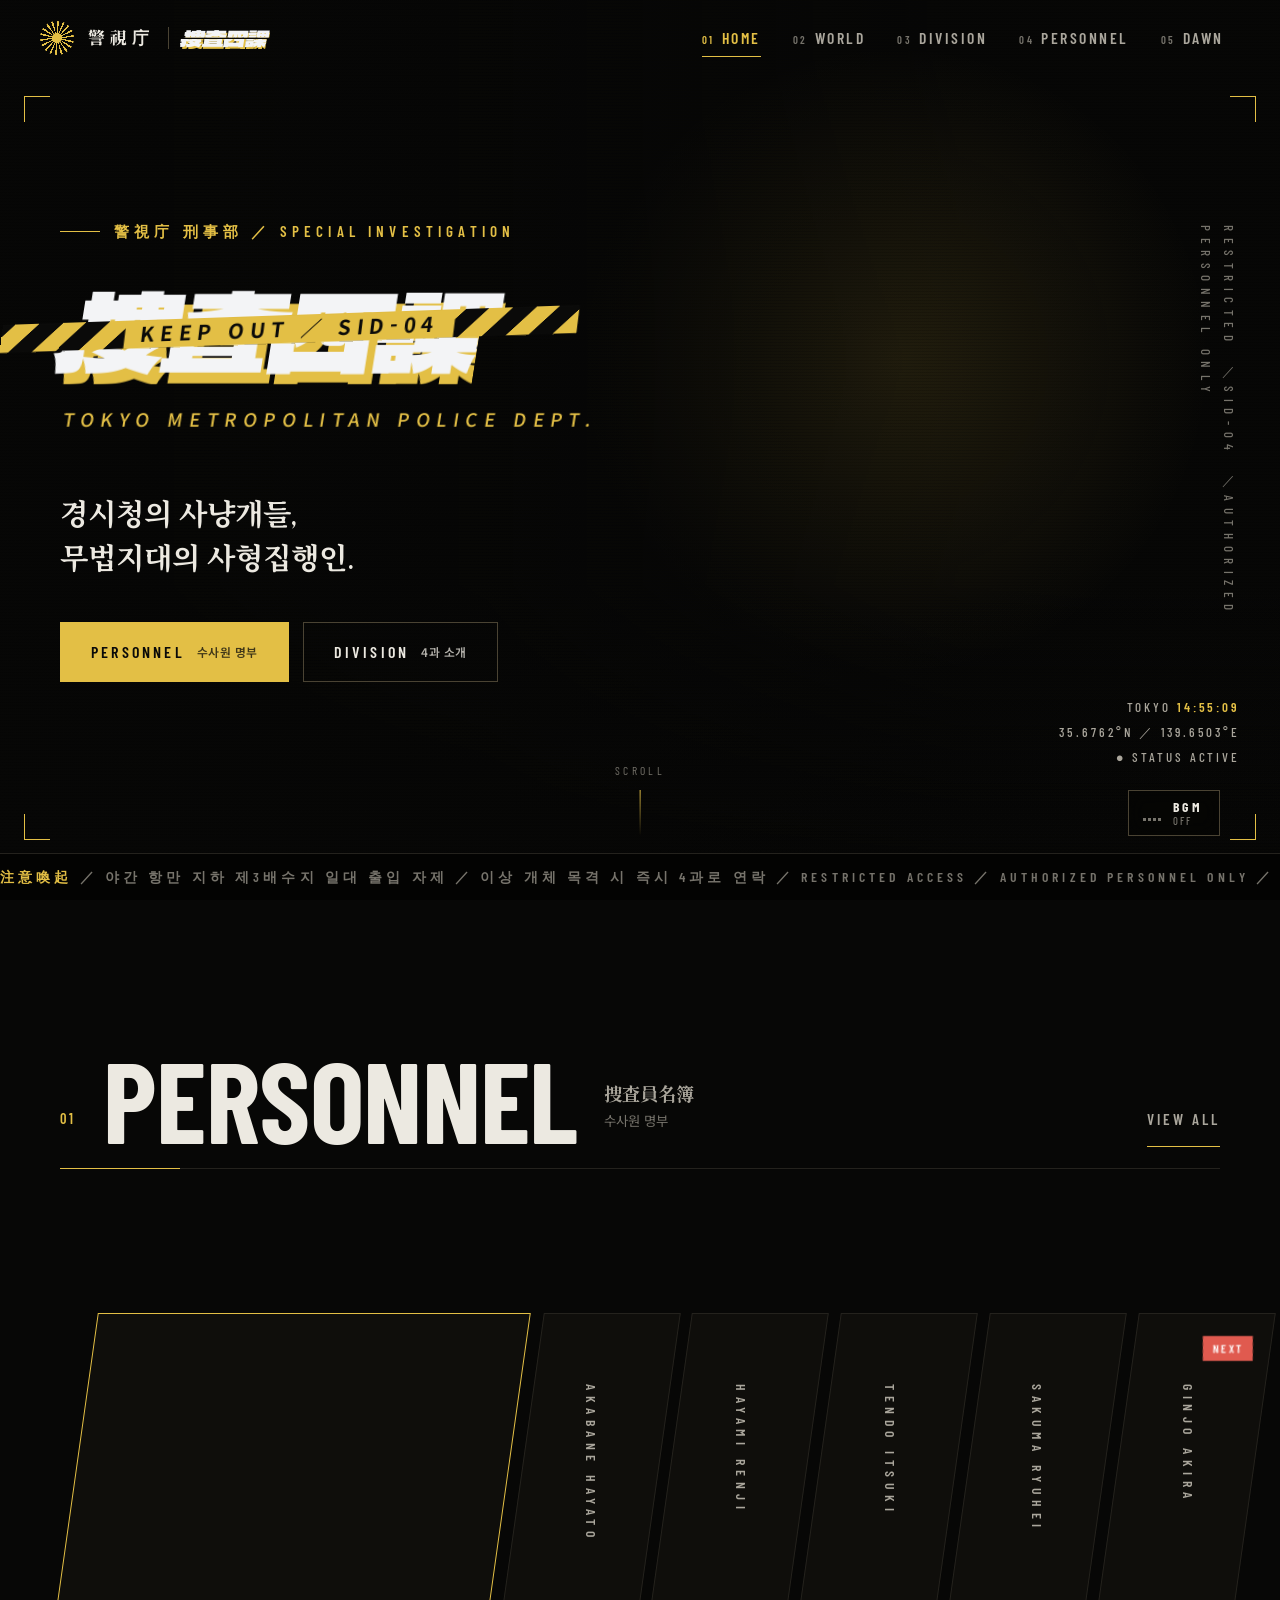
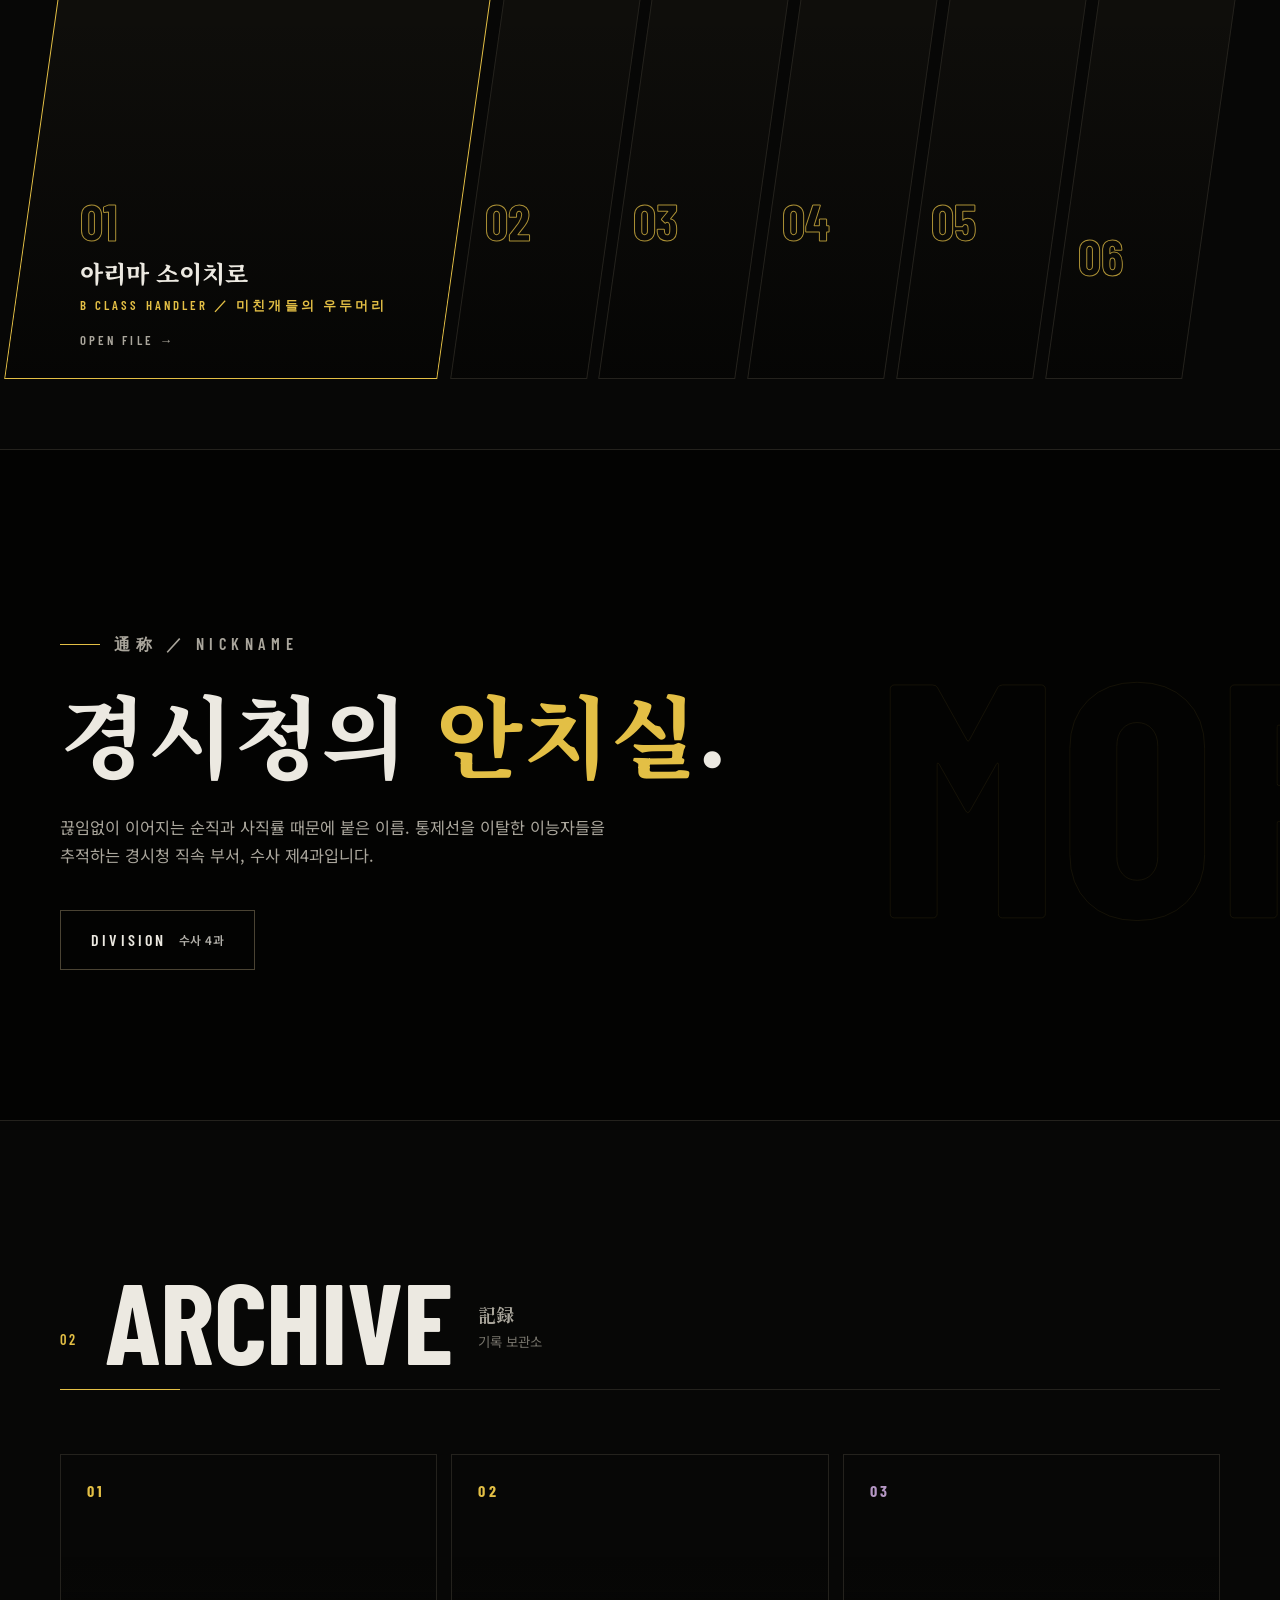
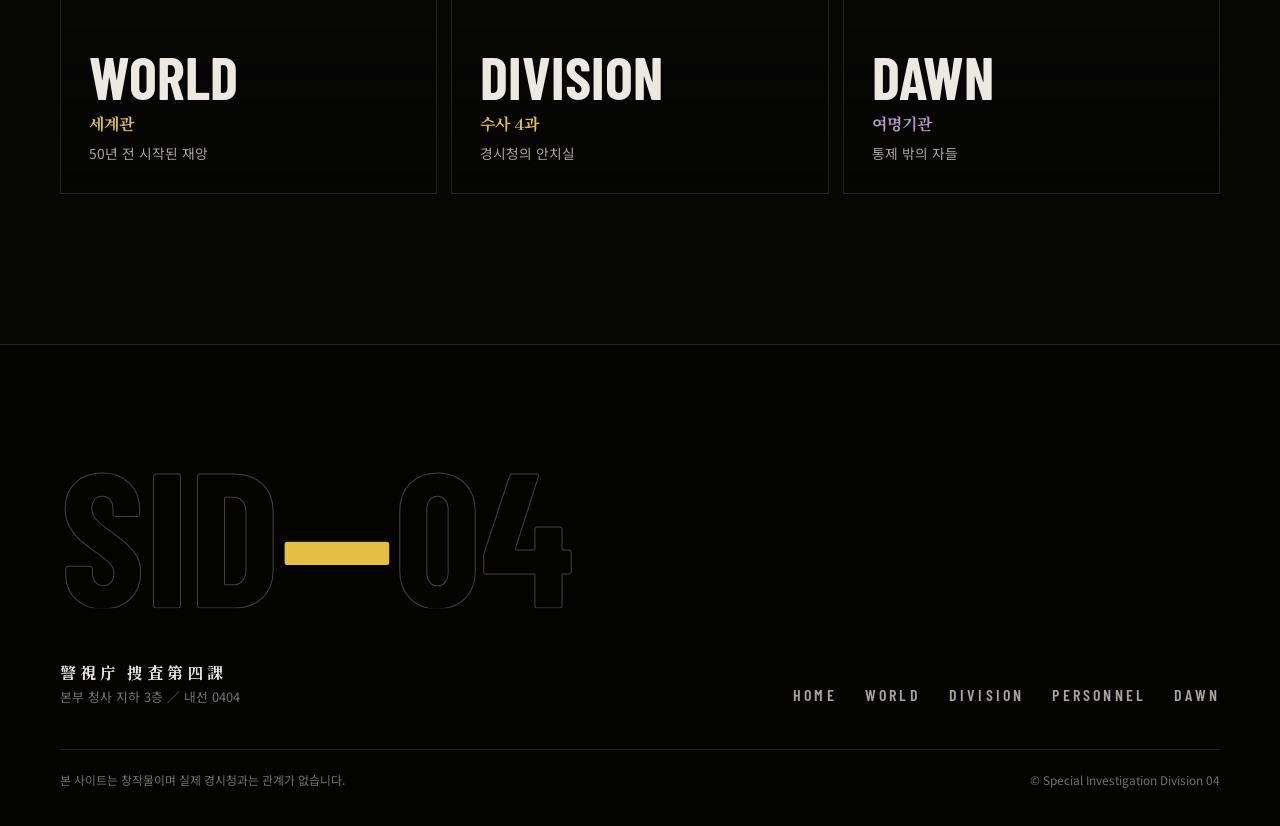
==== commit c3d6580c: "Add files via upload" ====
--- a/index.html
+++ b/index.html
@@ -58,7 +58,7 @@
     <a href="renji.html" data-face="renji" style="--img:url(https://i.imgur.com/YAdehYs.png)"><div class="img-bg"></div><div class="img"></div><div class="fade"></div><span class="vt">HAYAMI RENJI</span><div class="meta"><div class="num">03</div><div class="nm">하야미 렌지</div><div class="rm">S CLASS CHASER ／ 4과에서 가장 가벼운 남자</div><span class="go">OPEN FILE →</span></div></a>
     <a href="itsuki.html" data-face="itsuki" style="--img:url(https://i.imgur.com/zacmJ2r.png)"><div class="img-bg"></div><div class="img"></div><div class="fade"></div><span class="vt">TENDO ITSUKI</span><div class="meta"><div class="num">04</div><div class="nm">텐도 이츠키</div><div class="rm">S CLASS HANDLER ／ 천재 정비사</div><span class="go">OPEN FILE →</span></div></a>
     <a href="sakuma.html" data-face="sakuma" style="--img:url(https://i.imgur.com/d9tq0cH.png)"><div class="img-bg"></div><div class="img"></div><div class="fade"></div><span class="vt">SAKUMA RYUHEI</span><div class="meta"><div class="num">05</div><div class="nm">사쿠마 류헤이</div><div class="rm">A CLASS CHASER ／ 4과의 유일한 상식인</div><span class="go">OPEN FILE →</span></div></a>
-    <div class="unknown" tabindex="0" data-face="unknown"><div class="img-bg"></div><div class="img"></div><div class="fade"></div><span class="lock">SEALED</span><span class="vt">CLASSIFIED</span><div class="meta"><div class="num">06</div><div class="nm">？？？</div><div class="rm">CLASSIFIED ／ 미공개</div></div></div>
+    <div class="sealed" tabindex="0" data-face="ginjo" style="--img:url(https://i.imgur.com/KWyclOl.png)"><div class="img-bg"></div><div class="img"></div><div class="fade"></div><span class="lock">NEXT</span><span class="vt">GINJO AKIRA</span><div class="meta"><div class="num">06</div><div class="nm">긴죠 아키라</div><div class="rm">NEXT CASE FILE ／ 銀城 彰</div></div></div>
   </div>
   </section>
 
--- a/faces.css
+++ b/faces.css
@@ -7,3 +7,4 @@
 [data-face="renji"]{--cs:cover;--cx:50%;--cy:15%;--tz:110%;--tx:50%;--ty:10%}
 [data-face="itsuki"]{--cz:140%;--cx:50%;--cy:15%;--tz:110%;--tx:50%;--ty:10%}
 [data-face="sakuma"]{--cz:140%;--cx:50%;--cy:15%;--tz:110%;--tx:50%;--ty:10%}
+[data-face="ginjo"]{--cz:120%;--cx:50%;--cy:15%;--tz:110%;--tx:50%;--ty:10%}
